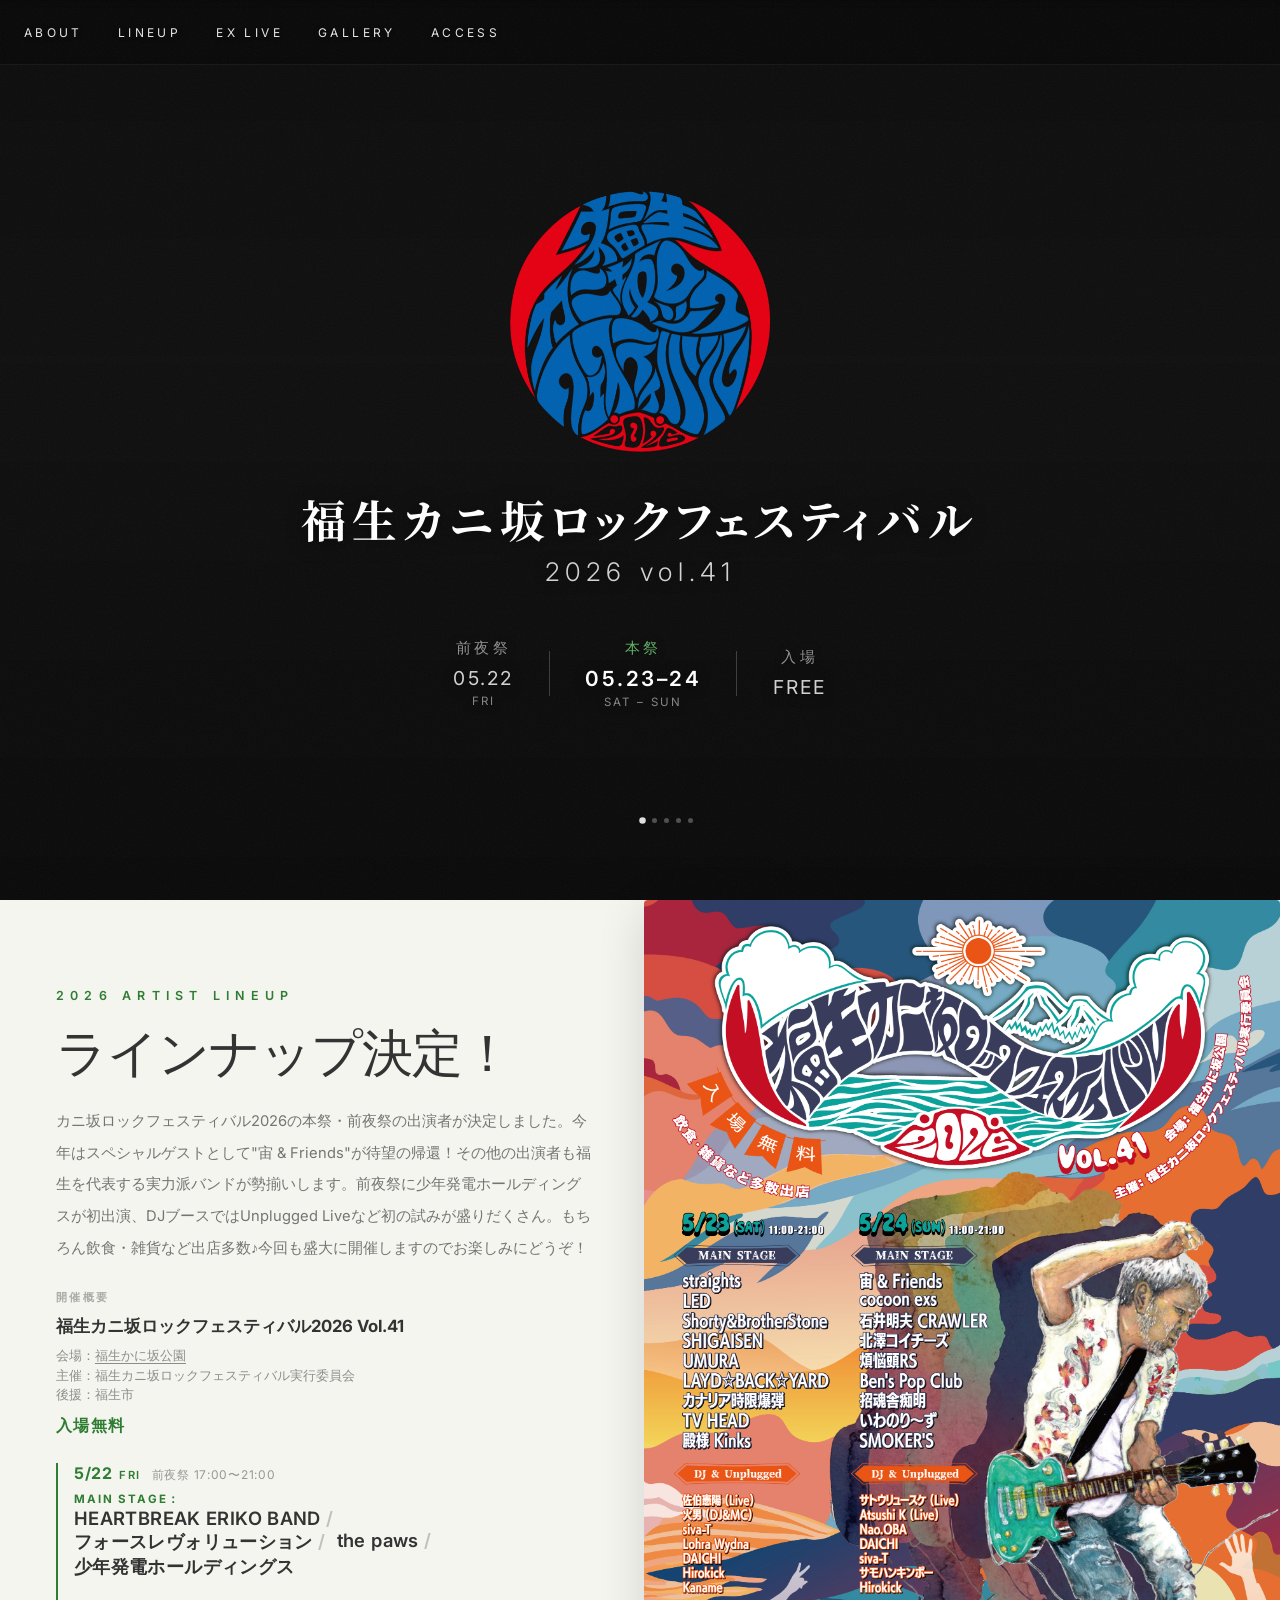
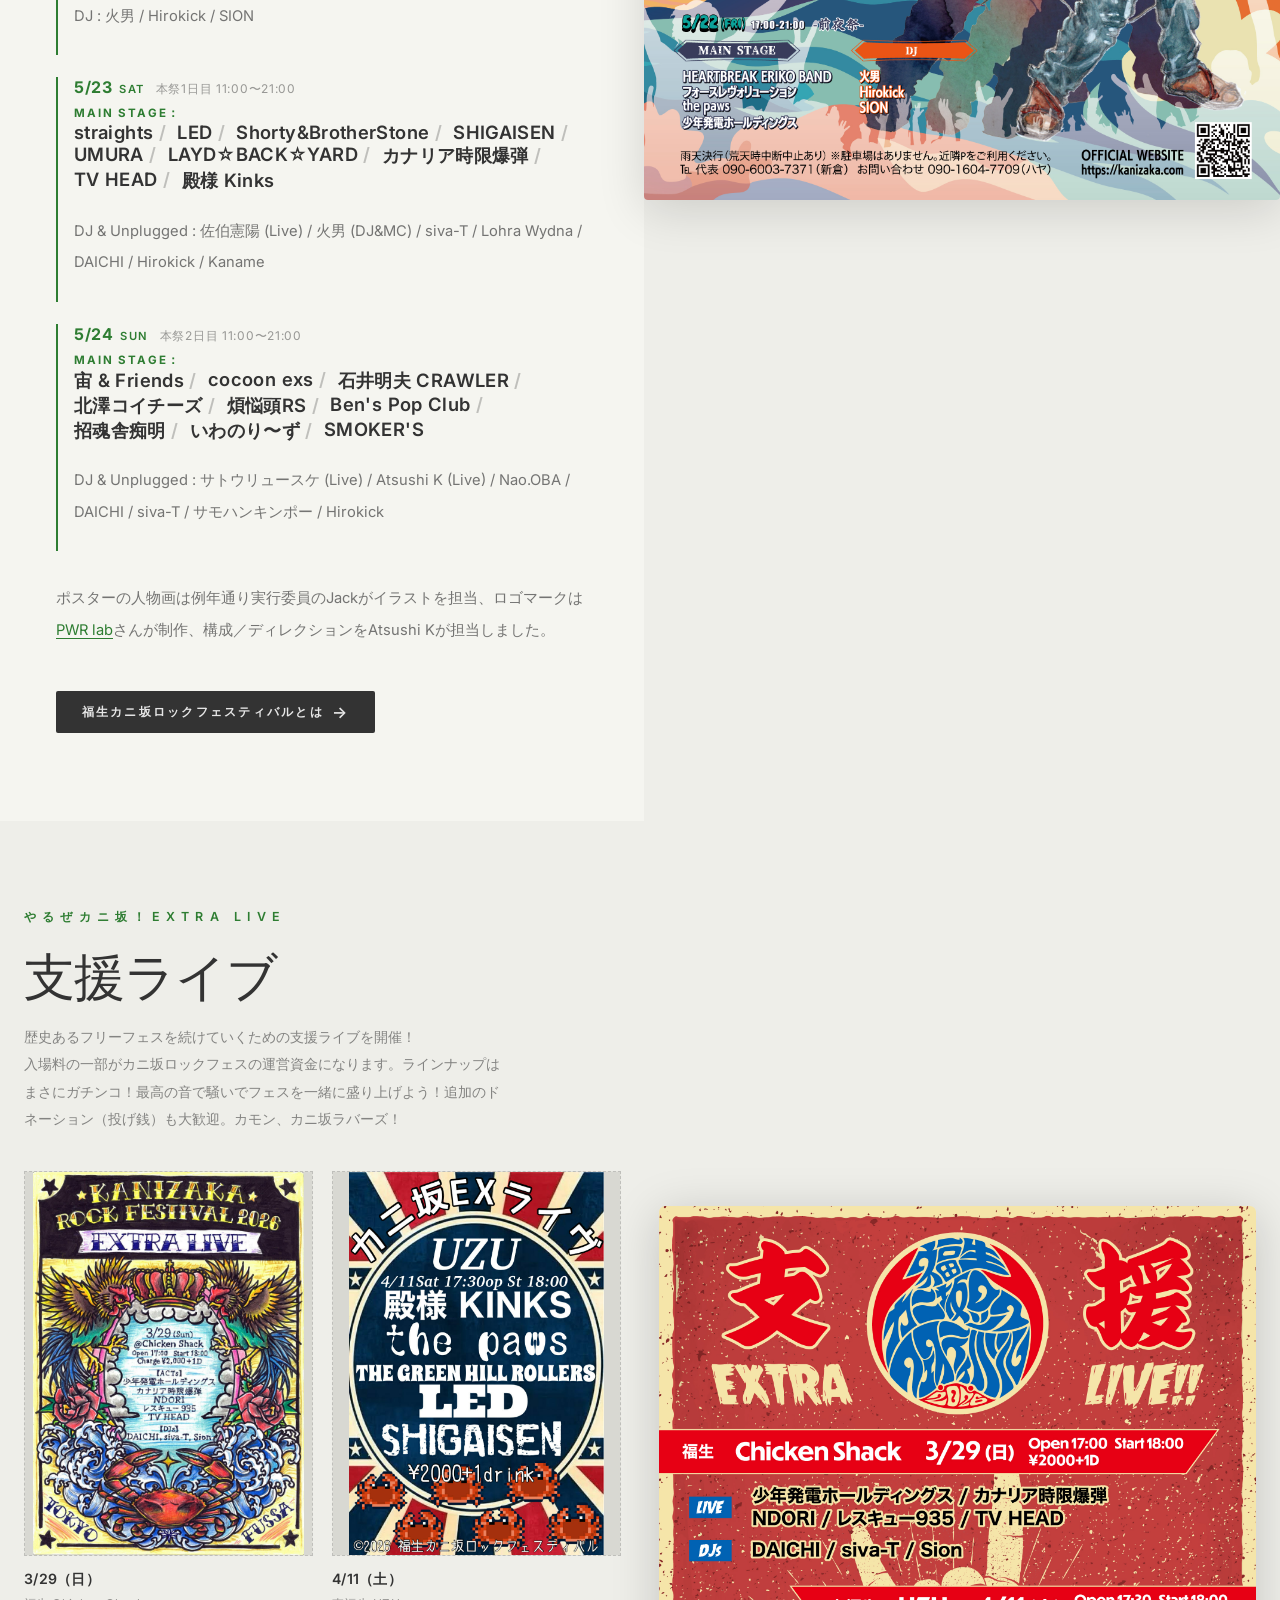
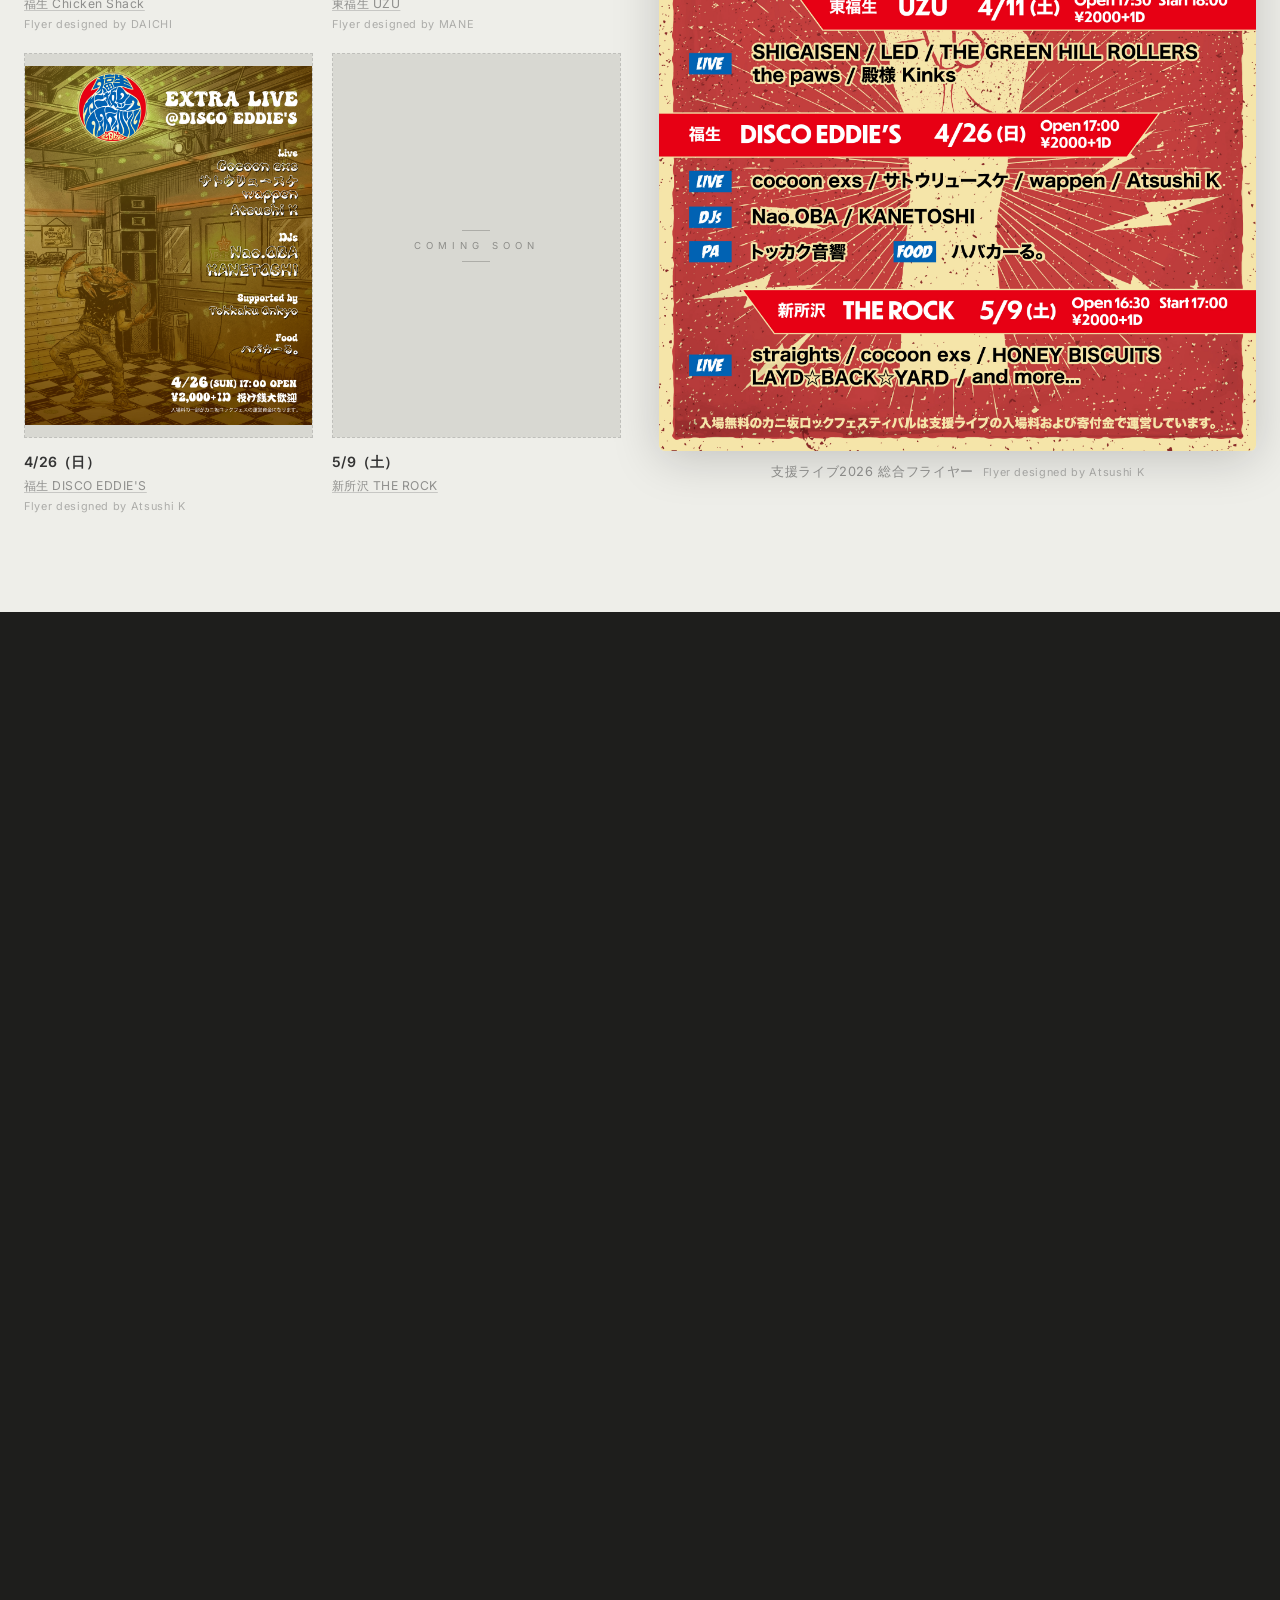
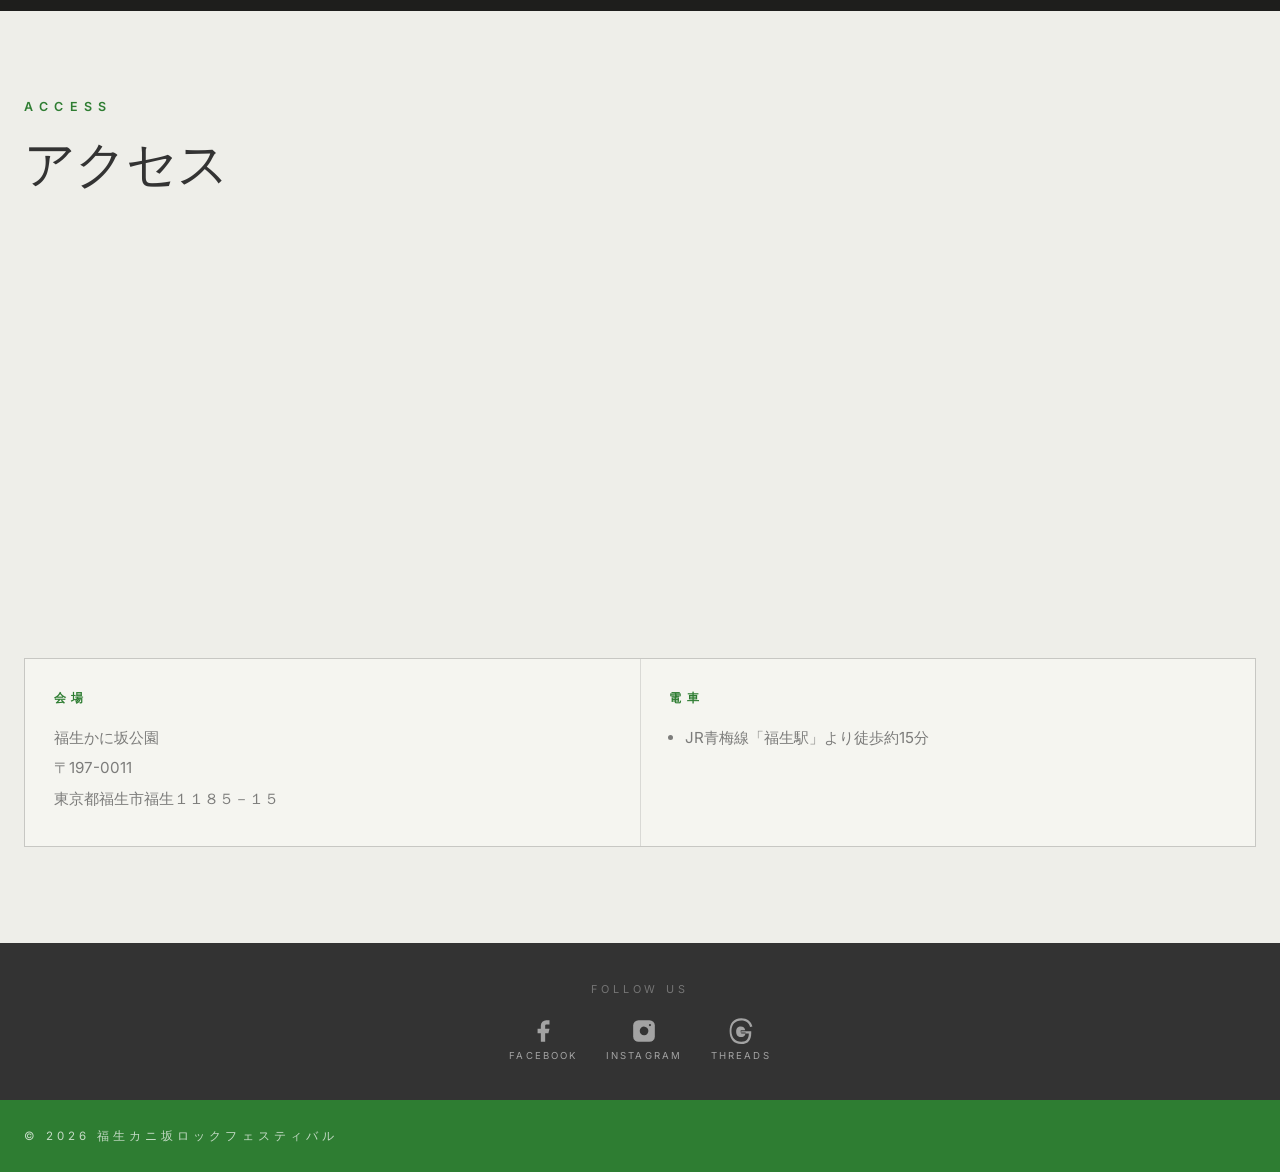
==== index.html @ 2bcc32ea "Add files via upload" ====
<!DOCTYPE html>
<html lang="ja">
<head>
  <meta charset="UTF-8">
  <meta name="viewport" content="width=device-width, initial-scale=1.0">
  <meta name="description" content="1970年代から福生のカニ坂公園で続く、自由とDIY精神を掲げた入場無料の野外フェス。地元のローカルバンドから多彩な演者が集い、多摩川沿いの開放的な空間で共演します。個性豊かな飲食店や雑貨の出店も並び、地域と音楽が一体となる手作り感溢れる伝説的なイベントです。">
  <meta property="og:title"       content="福生カニ坂ロックフェスティバル 2026 vol.41">
  <meta property="og:description" content="前夜祭 5月22日（金）／本祭 5月23日（土）・24日（日） — 入場無料">
  <meta property="og:image"       content="images/kani.jpg">
  <title>福生カニ坂ロックフェスティバル</title>

  <link rel="icon" href="favicon.ico" sizes="any">
  <link rel="icon" href="images/logo.png" type="image/png">

  <!-- Google tag (gtag.js) -->
  <script async src="https://www.googletagmanager.com/gtag/js?id=G-F64PRL9LPF"></script>
  <script>
    window.dataLayer = window.dataLayer || [];
    function gtag(){dataLayer.push(arguments);}
    gtag('js', new Date());
    gtag('config', 'G-F64PRL9LPF');
  </script>

  <!-- Google Fonts — system-font fallbacks if blocked -->
  <link rel="preconnect" href="https://fonts.googleapis.com">
  <link rel="preconnect" href="https://fonts.gstatic.com" crossorigin>
  <link href="https://fonts.googleapis.com/css2?family=Inter:wght@300;400;500;600;700&family=Noto+Serif+JP:wght@400;700&display=swap" rel="stylesheet">

  <style>
    /* ═══════════════════════════════════
       TOKENS
    ═══════════════════════════════════ */
    :root {
      --paper:   #F5F5F0;
      --paper2:  #EEEEE9;
      --ink:     #424242;
      --charcoal:#333333;
      --forest:  #2E7D32;
      --forest2: #388E3C;
      --ease-expo: cubic-bezier(0.22, 1, 0.36, 1);
    }

    /* ═══════════════════════════════════
       RESET / BASE
    ═══════════════════════════════════ */
    *, *::before, *::after { box-sizing: border-box; margin: 0; padding: 0; }
    html { scroll-behavior: smooth; font-size: 16px; }
    body {
      font-family: 'Inter', 'Hiragino Kaku Gothic ProN', 'Hiragino Sans',
                   -apple-system, BlinkMacSystemFont, sans-serif;
      background: var(--paper);
      color: var(--ink);
      overflow-x: hidden;
      -webkit-font-smoothing: antialiased;
    }
    :lang(ja) { font-feature-settings: 'palt' 1; }
    a { text-decoration: none; color: inherit; }
    img { display: block; max-width: 100%; }
    ul { list-style: none; }

    /* Scrollbar */
    ::-webkit-scrollbar { width: 3px; }
    ::-webkit-scrollbar-track { background: var(--paper); }
    ::-webkit-scrollbar-thumb { background: var(--forest); }

    /* ═══════════════════════════════════
       GRAIN OVERLAY  — fixed SVG noise
    ═══════════════════════════════════ */
    #grain {
      position: fixed;
      inset: 0;
      width: 100vw; height: 100vh;
      pointer-events: none;
      z-index: 9999;
    }

    /* ═══════════════════════════════════
       SCROLL REVEAL
    ═══════════════════════════════════ */
    .reveal {
      opacity: 0;
      transform: translateY(36px);
      transition:
        opacity  0.9s var(--ease-expo),
        transform 0.9s var(--ease-expo);
    }
    .reveal.visible       { opacity: 1; transform: none; }
    .reveal.d1.visible    { transition-delay: 0.12s; }
    .reveal.d2.visible    { transition-delay: 0.24s; }
    .reveal.d3.visible    { transition-delay: 0.36s; }

    /* ═══════════════════════════════════
       LAYOUT HELPERS
    ═══════════════════════════════════ */
    .container {
      max-width: 1280px;
      margin: 0 auto;
      padding: 0 1.5rem;
    }
    .eyebrow {
      display: block;
      font-size: 0.78rem;
      letter-spacing: 0.5em;
      text-transform: uppercase;
      font-weight: 600;
      color: var(--forest);
      margin-bottom: 1.2rem;
    }
    .section-heading {
      font-size: clamp(1.9rem, 4.5vw, 3.2rem);
      font-weight: 300;
      color: var(--charcoal);
      letter-spacing: -0.02em;
      line-height: 1.2;
    }

    /* ═══════════════════════════════════
       SMART HEADER
    ═══════════════════════════════════ */
    .hdr {
      position: fixed;
      top: 0; left: 0; right: 0;
      z-index: 100;
      /* display:block でhdr-innerとhdr-mobileを縦積みにする */
      display: block;
      background: rgba(0,0,0,0.28);
      backdrop-filter: blur(4px);
      -webkit-backdrop-filter: blur(4px);
      transition:
        transform        0.42s var(--ease-expo),
        background-color 0.45s ease,
        backdrop-filter  0.45s ease,
        border-color     0.45s ease;
      border-bottom: 1px solid rgba(255,255,255,0.06);
    }
    .hdr.scrolled {
      background: rgba(245,245,240,0.94);
      backdrop-filter: blur(18px);
      -webkit-backdrop-filter: blur(18px);
      border-bottom-color: rgba(66,66,66,0.08);
    }
    .hdr.hidden { transform: translateY(-110px); }

    .hdr-inner {
      max-width: 1280px;
      margin: 0 auto;
      padding: 0 1.5rem;
      width: 100%;
      height: 64px;          /* バーの高さはhdr-innerで管理 */
      display: flex;
      align-items: center;
      justify-content: space-between;
    }
    .hdr-brand {
      font-size: 0.75rem;
      letter-spacing: 0.38em;
      text-transform: uppercase;
      font-weight: 600;
      color: white;
      text-shadow: 0 1px 10px rgba(0,0,0,0.65);
      transition: color 0.45s ease, text-shadow 0.45s ease;
    }
    .hdr.scrolled .hdr-brand {
      color: var(--charcoal);
      text-shadow: none;
    }

    .hdr-nav { display: none; gap: 2.2rem; }
    .hdr-nav a {
      font-size: 0.75rem;
      letter-spacing: 0.28em;
      text-transform: uppercase;
      color: rgba(255,255,255,0.9);
      text-shadow: 0 1px 8px rgba(0,0,0,0.6);
      transition: color 0.3s ease, text-shadow 0.3s ease;
      position: relative;
    }
    .hdr-nav a::after {
      content: '';
      position: absolute;
      bottom: -2px;
      left: 0;
      height: 1px;
      width: 0;
      background: var(--forest);
      transition: width 0.32s var(--ease-expo);
    }
    .hdr-nav a:hover { color: var(--forest); }
    .hdr-nav a:hover::after { width: 100%; }
    .hdr.scrolled .hdr-nav a { color: rgba(66,66,66,0.65); text-shadow: none; }
    .hdr.scrolled .hdr-nav a:hover { color: var(--forest); }

    .hdr-ham {
      background: none; border: none; cursor: pointer;
      display: flex; flex-direction: column; gap: 6px; padding: 4px;
      color: white;
    }
    .hdr.scrolled .hdr-ham { color: var(--charcoal); }
    .hdr-ham span {
      display: block; width: 22px; height: 1.5px;
      background: currentColor;
      transition: transform 0.3s ease, opacity 0.3s ease;
      transform-origin: center;
    }
    .hdr-ham.open span:nth-child(1) { transform: translateY(7.5px) rotate(45deg); }
    .hdr-ham.open span:nth-child(2) { opacity: 0; }
    .hdr-ham.open span:nth-child(3) { transform: translateY(-7.5px) rotate(-45deg); }

    .hdr-mobile {
      max-height: 0; overflow: hidden;
      background: rgba(20,20,20,0.96);
      backdrop-filter: blur(16px);
      -webkit-backdrop-filter: blur(16px);
      border-top: 1px solid rgba(255,255,255,0.08);
      transition: max-height 0.4s var(--ease-expo);
    }
    .hdr.scrolled .hdr-mobile {
      background: rgba(245,245,240,0.98);
      border-top-color: rgba(66,66,66,0.08);
    }
    .hdr-mobile.open { max-height: 320px; }
    .hdr-mobile a {
      display: block; padding: 1rem 1.5rem;
      font-size: 0.82rem; letter-spacing: 0.24em; text-transform: uppercase;
      color: rgba(255,255,255,0.75);
      border-bottom: 1px solid rgba(255,255,255,0.07);
      transition: color 0.2s;
    }
    .hdr.scrolled .hdr-mobile a { color: rgba(66,66,66,0.72); border-bottom-color: rgba(66,66,66,0.07); }
    .hdr-mobile a:hover { color: var(--forest); }

    @media (min-width: 768px) {
      .hdr-nav  { display: flex; }
      .hdr-ham  { display: none !important; }
      .hdr-mobile { display: none !important; }
    }

    /* ═══════════════════════════════════
       HERO
    ═══════════════════════════════════ */
    .hero {
      position: relative;
      height: 100svh;
      min-height: 600px;
      overflow: hidden;
      background: #111;
      cursor: crosshair;
    }

    /* Background — extra height/top for parallax headroom */
    .hero-bg {
      position: absolute;
      left: 0; right: 0;
      top: -30%;
      height: 160%;
      will-change: transform;
    }
    /* Mixed slider — photo & video slides */
    .hero-slide {
      position: absolute;
      inset: 0;
      width: 100%; height: 100%;
      opacity: 0;
      transition: opacity 1.6s ease;
    }
    .hero-slide.active { opacity: 1; }
    .hero-slide img,
    .hero-slide video {
      width: 100%; height: 100%;
      object-fit: cover;
      object-position: center;
      display: block;
    }
    /* iOSネイティブ動画コントロールを非表示 */
    .hero-slide video::-webkit-media-controls,
    .hero-slide video::-webkit-media-controls-enclosure,
    .hero-slide video::-webkit-media-controls-panel {
      display: none !important;
      -webkit-appearance: none;
    }
    .hero-slide img {
      filter: brightness(0.88);
      /* 少し大きくしてパン余白を確保 */
      transform: scale(1.07) translateX(0);
      will-change: transform;
    }

    /* 左→右パン */
    @keyframes heroPanRight {
      from { transform: scale(1.07) translateX(-3.5%); }
      to   { transform: scale(1.07) translateX( 3.5%); }
    }
    /* 右→左パン */
    @keyframes heroPanLeft {
      from { transform: scale(1.07) translateX( 3.5%); }
      to   { transform: scale(1.07) translateX(-3.5%); }
    }
    .hero-slide img.pan-right {
      animation: heroPanRight 6s ease-in-out forwards;
    }
    .hero-slide img.pan-left {
      animation: heroPanLeft 6s ease-in-out forwards;
    }
    .hero-slide img.hero-img-hero00 { object-position: 5% center; }
    /* Slider dots */
    .hero-dots {
      position: absolute;
      bottom: 4.8rem;
      left: 50%;
      transform: translateX(-50%);
      z-index: 5;
      display: flex;
      gap: 7px;
      animation: fadeUp 1.0s 1.6s var(--ease-expo) both;
    }
    .hero-dot {
      width: 5px; height: 5px;
      border-radius: 50%;
      background: rgba(255,255,255,0.28);
      transition: background 0.4s ease, transform 0.4s ease;
      cursor: pointer;
      /* ヒット領域を広げる */
      padding: 7px;
      margin: -7px;
      background-clip: content-box;
      box-sizing: content-box;
    }
    .hero-dot.active {
      background: rgba(255,255,255,0.88);
      background-clip: content-box;
      transform: scale(1.3);
    }
    /* Gradient vignette */
    .hero-overlay {
      position: absolute; inset: 0;
      pointer-events: none;
      background: linear-gradient(
        180deg,
        rgba(0,0,0,0.18) 0%,
        rgba(0,0,0,0.00) 40%,
        rgba(0,0,0,0.32) 100%
      );
    }

    /* Centre content */
    .hero-content {
      position: absolute; inset: 0;
      display: flex; flex-direction: column;
      align-items: center; justify-content: center;
      z-index: 4;
      text-align: center;
      padding: 0 1.5rem;
      will-change: transform, opacity;
    }

    /* Keyframe animations — load-in */
    @keyframes fadeUp {
      from { opacity: 0; transform: translateY(44px); }
      to   { opacity: 1; transform: translateY(0); }
    }
    .hero-logo {
      width: min(260px, 62vw);
      filter: none;
      animation: fadeUp 1.4s var(--ease-expo) both;
      margin-bottom: 2.4rem;
    }
    .hero-name {
      font-family: 'Noto Serif JP', 'Hiragino Mincho ProN', serif;
      font-size: clamp(1.5rem, 4vw, 2.8rem);
      font-weight: 700;
      letter-spacing: 0.12em;
      color: white;
      text-shadow: 0 2px 18px rgba(0,0,0,0.72);
      margin-bottom: 0.5rem;
      line-height: 1.3;
      animation: fadeUp 1.2s 0.32s var(--ease-expo) both;
    }
    .hero-vol {
      font-size: clamp(1rem, 2.4vw, 1.6rem);
      font-weight: 300;
      letter-spacing: 0.22em;
      color: rgba(255,255,255,0.82);
      text-shadow: 0 1px 12px rgba(0,0,0,0.65);
      animation: fadeUp 1.1s 0.5s var(--ease-expo) both;
      margin-bottom: 0;
    }
    .hero-chips {
      display: flex; align-items: center; gap: 2.2rem;
      margin-top: 3.2rem;
      animation: fadeUp 1.0s 0.72s var(--ease-expo) both;
    }
    .hero-chip {
      text-align: center;
    }
    .hero-chip-label {
      display: block;
      font-size: 0.92rem;
      letter-spacing: 0.24em;
      font-weight: 500;
      color: rgba(255,255,255,0.55);
      text-shadow: 0 1px 8px rgba(0,0,0,0.6);
      margin-bottom: 0.5rem;
    }
    .hero-chip-label.green { color: rgba(102,187,106,0.95); }
    .hero-chip-val {
      font-size: 1.2rem;
      letter-spacing: 0.12em;
      color: rgba(255,255,255,0.82);
      text-shadow: 0 2px 12px rgba(0,0,0,0.65);
      font-weight: 400;
      display: block;
    }
    .hero-chip-val.bold {
      color: white;
      font-weight: 600;
      font-size: 1.3rem;
    }
    .hero-chip-day {
      display: block;
      font-size: 0.72rem;
      letter-spacing: 0.2em;
      color: rgba(255,255,255,0.50);
      text-shadow: 0 1px 8px rgba(0,0,0,0.55);
      margin-top: 0.25rem;
      font-weight: 400;
    }
    .hero-divider { width: 1px; height: 2.8rem; background: rgba(255,255,255,0.2); }


    /* ═══════════════════════════════════
       COUNTDOWN BAR
    ═══════════════════════════════════ */
    .countdown-bar {
      background: var(--forest);
      padding: 0.82rem 1.5rem;
      text-align: center;
      position: relative;
      z-index: 1;
    }
    .countdown-text {
      font-size: 0.88rem;
      letter-spacing: 0.18em;
      color: rgba(255,255,255,0.92);
      font-weight: 500;
      display: flex;
      align-items: baseline;
      justify-content: center;
      gap: 0.5rem;
      flex-wrap: wrap;
    }
    .countdown-num {
      font-size: 1.55rem;
      font-weight: 700;
      letter-spacing: 0.04em;
      color: white;
      line-height: 1;
    }

    /* ═══════════════════════════════════
       LINEUP
    ═══════════════════════════════════ */
    .lineup {
      display: grid;
      grid-template-columns: 1fr;
      min-height: 82vh;
    }
    @media (min-width: 768px) {
      .lineup { grid-template-columns: 1fr auto; }
    }

    .lineup-text-col {
      background: var(--paper);
      display: flex;
      align-items: flex-start;
      order: 1;
    }
    .lineup-text-inner {
      padding: 4.5rem 2rem 4.5rem;
      width: 100%;
      max-width: 100%;
    }
    @media (min-width: 768px) {
      .lineup-text-inner {
        padding: 5.5rem 3rem 5.5rem 3.5rem;
      }
    }
    .lineup-text-inner p {
      font-size: 0.92rem;
      line-height: 2.15;
      color: rgba(66,66,66,0.72);
      margin-top: 1.4rem;
      margin-bottom: 1.4rem;
    }
    .lineup-overview {
      margin: 1.6rem 0 1.2rem;
    }
    .lineup-overview dt {
      font-size: 0.68rem;
      font-weight: 700;
      letter-spacing: 0.22em;
      color: rgba(66,66,66,0.42);
      text-transform: uppercase;
      margin-bottom: 0.6rem;
    }
    .lineup-overview dd {
      margin: 0;
      line-height: 1.5;
    }
    .lineup-overview dd:first-of-type {
      font-size: 1.05rem;
      font-weight: 700;
      color: var(--charcoal);
      margin-bottom: 0.4rem;
    }
    .lineup-overview dd:not(:first-of-type) {
      font-size: 0.82rem;
      color: rgba(66,66,66,0.58);
    }
    .lineup-overview dd.free {
      font-size: 1rem;
      font-weight: 700;
      color: var(--forest);
      letter-spacing: 0.08em;
      margin-top: 0.5rem;
    }
    .lineup-credit {
      font-size: 0.82rem;
      color: rgba(66,66,66,0.52);
      line-height: 1.9;
    }
    .lineup-credit a {
      color: var(--forest);
      text-decoration: underline;
      text-underline-offset: 3px;
    }

    .lineup-credit a:hover { color: var(--forest2); }
    .lineup-about-btn {
      display: inline-flex;
      align-items: center;
      gap: 0.5rem;
      margin-top: 1.4rem;
      padding: 0.7rem 1.6rem;
      background: var(--charcoal);
      color: rgba(255,255,255,0.88);
      font-size: 0.78rem;
      font-weight: 600;
      letter-spacing: 0.18em;
      text-transform: uppercase;
      text-decoration: none;
      border-radius: 2px;
      transition: background 0.25s ease, transform 0.25s ease;
    }
    .lineup-about-btn:hover {
      background: var(--forest);
      transform: translateY(-2px);
    }
    .lineup-about-btn .btn-arrow {
      font-size: 1rem;
      transition: transform 0.25s var(--ease-expo);
    }
    .lineup-about-btn:hover .btn-arrow { transform: translateX(4px); }

    /* スケジュール */
    .lineup-schedule {
      margin: 1.6rem 0 2rem;
      display: flex;
      flex-direction: column;
      gap: 1.4rem;
    }
    .lineup-day {
      border-left: 2px solid var(--forest);
      padding-left: 1rem;
    }
    .lineup-day-head {
      display: flex;
      align-items: baseline;
      gap: 0.7rem;
      margin-bottom: 0.5rem;
    }
    .lineup-day-date {
      font-family: 'Inter', sans-serif;
      font-size: 1rem;
      font-weight: 700;
      color: var(--forest);
      letter-spacing: 0.04em;
      white-space: nowrap;
    }
    .lineup-day-date small {
      font-size: 0.7rem;
      font-weight: 600;
      letter-spacing: 0.12em;
      margin-left: 0.2em;
    }
    .lineup-day-label {
      font-size: 0.75rem;
      color: rgba(66,66,66,0.52);
      letter-spacing: 0.06em;
    }
    .lineup-acts-row {
      display: flex;
      flex-wrap: wrap;
      align-items: baseline;
      gap: 0 0.5rem;
      margin: 0.5rem 0 0.4rem;
    }
    .lineup-stage-label {
      font-size: 0.72rem;
      font-weight: 700;
      letter-spacing: 0.16em;
      color: var(--forest);
      white-space: nowrap;
      flex-shrink: 0;
    }
    .lineup-acts {
      list-style: none;
      padding: 0; margin: 0;
      display: flex;
      flex-wrap: wrap;
      gap: 0 0.7rem;
    }
    .lineup-acts li {
      font-size: 1.15rem;
      font-weight: 600;
      color: var(--charcoal);
      letter-spacing: 0.02em;
    }
    .lineup-acts li:not(:last-child)::after {
      content: ' /';
      color: rgba(66,66,66,0.3);
    }
    .lineup-dj {
      font-size: 0.72rem;
      color: rgba(66,66,66,0.48);
      line-height: 1.7;
      margin: 0;
    }

    /* ポスター右カラム — 画像サイズにぴったり合わせる */
    .lineup-photo-col {
      background: var(--paper2);
      display: flex;
      align-items: stretch;
      order: 2;
    }
    .lineup-photo-wrap {
      width: 100%;
      display: flex;
      align-items: center;
      justify-content: center;
      padding: 0;
    }
    @media (min-width: 768px) {
      .lineup-photo-wrap {
        position: sticky;
        top: 0;
        height: 100vh;
        width: auto;
        align-self: flex-start;
      }
    }
    .lineup-photo-wrap img {
      width: 100%;
      height: auto;
      max-width: 100%;
      object-fit: contain;
      display: block;
      border-radius: 4px;
      box-shadow: 0 10px 48px rgba(0,0,0,0.14);
    }
    @media (min-width: 768px) {
      .lineup-photo-wrap img {
        height: 100%;
        width: auto;
        max-width: none;
      }
    }

    /* ═══════════════════════════════════
       EXTRA LIVE / 支援ライブ
    ═══════════════════════════════════ */
    .extra-live {
      background: var(--paper2);
      padding: 5.5rem 0 6rem;
      overflow: hidden;
    }
    .extra-live-header {
      margin-bottom: 1rem;
    }

    /* まとめフライヤー */
    .extra-live-desc {
      font-size: 0.9rem;
      line-height: 1.9;
      color: rgba(66,66,66,0.62);
      max-width: 54ch;
      margin-bottom: 2.4rem;
    }
    /* 左右2カラムレイアウト */
    .flyer-layout {
      display: grid;
      grid-template-columns: 1fr 1fr;
      gap: 2.4rem;
      align-items: center;
    }
    @media (max-width: 767px) {
      .flyer-layout {
        grid-template-columns: 1fr;
      }
    }

    /* まとめフライヤー（右カラム） */
    .extra-live-matome {
      text-align: center;
    }
    .extra-live-matome img {
      width: 100%;
      max-width: 100%;
      border-radius: 6px;
      box-shadow: 0 8px 48px rgba(0,0,0,0.18);
      display: block;
      cursor: zoom-in;
      transition: transform 0.4s var(--ease-expo), box-shadow 0.4s ease;
    }
    .extra-live-matome img:hover {
      transform: scale(1.03);
      box-shadow: 0 16px 64px rgba(0,0,0,0.25);
    }
    .matome-caption {
      margin-top: 0.8rem;
      font-size: 0.8rem;
      color: rgba(66,66,66,0.55);
      letter-spacing: 0.05em;
    }

    /* 2×2 フライヤーグリッド（左カラム） */
    .flyer-grid {
      display: grid;
      grid-template-columns: repeat(2, 1fr);
      gap: 1.2rem;
    }

    /* Flyer card */
    .flyer-card {
      cursor: pointer;
      position: relative;
      overflow: hidden;
    }
    .flyer-card:focus-visible {
      outline: 2px solid var(--forest);
      outline-offset: 2px;
    }

    /* Wireframe placeholder */
    .flyer-img-wrap {
      position: relative;
      aspect-ratio: 3 / 4;
      overflow: hidden;
      background: #e4e4de;
      border: 1px dashed rgba(66,66,66,0.22);
    }
    .flyer-img-wrap img {
      width: 100%; height: 100%;
      display: block;
      object-fit: contain;
      background: #d8d8d2;
      transition: transform 0.7s var(--ease-expo);
    }
    .flyer-img-wrap svg {
      width: 100%; height: 100%;
      display: block;
      object-fit: cover;
      transition: transform 0.7s var(--ease-expo);
    }
    .flyer-card:hover .flyer-img-wrap img,
    .flyer-card:hover .flyer-img-wrap svg {
      transform: scale(1.04);
    }

    /* Zoom icon on hover */
    .flyer-img-wrap::after {
      content: '⊕';
      position: absolute;
      top: 50%; left: 50%;
      transform: translate(-50%, -50%) scale(0.6);
      font-size: 2rem;
      color: white;
      background: rgba(0,0,0,0.45);
      width: 48px; height: 48px;
      border-radius: 50%;
      display: flex; align-items: center; justify-content: center;
      opacity: 0;
      transition: opacity 0.3s ease, transform 0.3s ease;
      pointer-events: none;
      line-height: 48px;
      text-align: center;
    }
    .flyer-card:hover .flyer-img-wrap::after {
      opacity: 1;
      transform: translate(-50%, -50%) scale(1);
    }
    /* Coming Soonカードはズームアイコン・カーソル・ホバー不要 */
    .flyer-card.coming-soon { cursor: default; }
    .flyer-card.coming-soon .flyer-img-wrap::after { display: none; }
    .flyer-card.coming-soon .flyer-img-wrap img { transform: none !important; }

    /* Coming Soon プレースホルダー */
    .flyer-coming-soon {
      width: 100%; height: 100%;
      display: flex;
      flex-direction: column;
      align-items: center;
      justify-content: center;
      background: #d8d8d2;
      gap: 0.6rem;
    }
    .flyer-coming-soon-line {
      width: 28px; height: 1px;
      background: rgba(0,0,0,0.2);
    }
    .flyer-coming-soon-text {
      font-size: 0.6rem;
      letter-spacing: 0.52em;
      text-transform: uppercase;
      color: rgba(0,0,0,0.35);
      font-family: 'Inter', sans-serif;
    }

    /* Caption */
    .flyer-caption {
      padding: 0.9rem 0 0.2rem;
    }
    .flyer-date {
      font-size: 0.88rem;
      font-weight: 600;
      color: var(--charcoal);
      display: block;
      margin-bottom: 0.15rem;
      letter-spacing: 0.02em;
    }
    .flyer-venue {
      font-size: 0.76rem;
      color: rgba(66,66,66,0.55);
      letter-spacing: 0.04em;
    }
    .flyer-venue a {
      color: inherit;
      text-decoration: underline;
      text-decoration-color: rgba(66,66,66,0.22);
      text-underline-offset: 2px;
      transition: color 0.2s ease, text-decoration-color 0.2s ease;
    }
    .flyer-venue a:hover {
      color: var(--forest);
      text-decoration-color: var(--forest);
    }
    .flyer-credit {
      display: block;
      font-size: 0.68rem;
      color: rgba(66,66,66,0.38);
      letter-spacing: 0.06em;
      margin-top: 0.25rem;
    }

    /* ── LIGHTBOX ── */
    .lb-overlay {
      position: fixed;
      inset: 0;
      z-index: 9000;
      background: rgba(10,10,10,0.72);
      display: flex;
      align-items: center;
      justify-content: center;
      opacity: 0;
      pointer-events: none;
      transition: opacity 0.32s ease;
    }
    .lb-overlay.open {
      opacity: 1;
      pointer-events: all;
    }
    .lb-stage {
      position: relative;
      max-width: min(92vw, 520px);
      max-height: 90vh;
      display: flex;
      flex-direction: column;
      align-items: center;
    }
    .lb-img-wrap {
      width: 100%;
      overflow: hidden;
      background: #1a1a1a;
      border: 1px solid rgba(255,255,255,0.08);
    }
    /* cloneされた .flyer-img-wrap のサイズをLightbox用に上書き */
    .lb-img-wrap .flyer-img-wrap {
      aspect-ratio: auto !important;
      height: auto !important;
      max-height: 76vh;
      background: #d8d8d2;
      border: none;
    }
    .lb-img-wrap .flyer-img-wrap img {
      width: 100%;
      height: auto !important;
      max-height: 76vh;
      object-fit: contain !important;
      background: #fff;
    }
    .lb-info {
      width: 100%;
      padding: 0.9rem 0 0;
      display: flex;
      justify-content: space-between;
      align-items: baseline;
    }
    .lb-title {
      font-size: 0.85rem;
      font-weight: 500;
      color: rgba(255,255,255,0.82);
      letter-spacing: 0.04em;
    }
    .lb-counter {
      font-size: 0.62rem;
      letter-spacing: 0.28em;
      color: rgba(255,255,255,0.34);
      text-transform: uppercase;
    }

    /* Close / nav buttons */
    .lb-close {
      position: absolute;
      top: -2.6rem;
      right: 0;
      background: none; border: none; cursor: pointer;
      color: rgba(255,255,255,0.55);
      font-size: 1.4rem;
      line-height: 1;
      padding: 0.3rem 0.5rem;
      transition: color 0.2s;
    }
    .lb-close:hover { color: white; }

    .lb-prev, .lb-next {
      position: absolute;
      top: 50%;
      transform: translateY(-50%);
      background: rgba(255,255,255,0.08);
      border: 1px solid rgba(255,255,255,0.14);
      color: white;
      width: 36px; height: 36px;
      border-radius: 50%;
      cursor: pointer;
      font-size: 1rem;
      display: flex; align-items: center; justify-content: center;
      transition: background 0.2s;
    }
    .lb-prev:hover, .lb-next:hover { background: rgba(255,255,255,0.2); }
    .lb-prev { right: calc(100% + 0.8rem); }
    .lb-next { left:  calc(100% + 0.8rem); }

    @media (max-width: 767px) {
      .extra-live { padding: 3.5rem 0 4rem; }
      .flyer-grid { gap: 1rem; }
      .lb-prev, .lb-next { display: none; }
      .lb-stage { max-width: 88vw; }
    }

    /* ═══════════════════════════════════
       MESSAGE / SLOGAN
    ═══════════════════════════════════ */
    .message {
      display: grid;
      grid-template-columns: 1fr;
      min-height: 82vh;
    }
    @media (min-width: 768px) {
      .message { grid-template-columns: 1fr 1fr; }
    }

    .msg-photo-col {
      position: relative;
      overflow: hidden;
      min-height: 56vw;
      order: 2;
    }
    @media (min-width: 768px) {
      .msg-photo-col { min-height: 0; order: 1; }
    }
    .msg-photo-wrap {
      position: absolute;
      left: 0; right: 0;
      top: -12%;
      height: 124%;
      will-change: transform;
    }
    .msg-photo-wrap img {
      width: 100%; height: 100%;
      object-fit: cover;
      object-position: top center;
    }
    .msg-photo-overlay {
      position: absolute; inset: 0;
      background: rgba(51,51,51,0.14);
    }

    .msg-text-col {
      background: var(--paper);
      display: flex;
      align-items: center;
      order: 1;
    }
    @media (min-width: 768px) { .msg-text-col { order: 2; } }
    .msg-text-inner {
      padding: 4.5rem 2rem 4.5rem;
      width: 100%;
      max-width: 520px;
    }
    @media (min-width: 768px) {
      .msg-text-inner {
        padding: 5.5rem 3.5rem 5.5rem clamp(2rem, 5vw, 5rem);
      }
    }

    .msg-poem {
      font-family: 'Noto Serif JP', 'Hiragino Mincho ProN', serif;
      font-size: clamp(1.1rem, 2.4vw, 1.45rem);
      line-height: 2.8;
      color: var(--charcoal);
      border-left: 1px solid var(--forest);
      padding-left: 1.4rem;
      margin: 0 0 1.2rem;
    }
    .msg-attr {
      font-size: 1rem;
      letter-spacing: 0.12em;
      color: rgba(66,66,66,0.72);
      font-family: 'Noto Serif JP', serif;
      margin-bottom: 1.8rem;
    }
    .msg-body {
      font-size: 0.96rem;
      line-height: 2.28;
      color: rgba(66,66,66,0.68);
    }

    /* ═══════════════════════════════════
       CONCEPT / ABOUT
    ═══════════════════════════════════ */
    .concept {
      background: var(--paper);
      padding: 5.5rem 0 6rem;
    }
    .concept-header {
      margin-bottom: 3.8rem;
      max-width: 640px;
    }
    .concept-intro {
      font-size: 0.96rem;
      line-height: 2.3;
      color: rgba(66,66,66,0.65);
      margin-top: 1.4rem;
    }

    /* 3-col grid */
    .concept-grid {
      display: grid;
      grid-template-columns: 1fr;
      gap: 2rem;
    }
    @media (min-width: 640px) {
      .concept-grid { grid-template-columns: repeat(3, 1fr); gap: 2.5rem; }
    }

    /* Card */
    .concept-card {
      cursor: pointer;
      overflow: hidden;
    }
    .concept-card-img-wrap {
      position: relative;
      overflow: hidden;
      height: 260px;
    }
    .concept-card-img {
      width: 100%; height: 100%;
      object-fit: cover;
      display: block;
      transition: transform 0.75s var(--ease-expo), opacity 0.5s ease;
    }
    .concept-card:hover .concept-card-img {
      transform: scale(1.07);
      opacity: 0.9;
    }
    .concept-card-tint {
      position: absolute; inset: 0;
      background: var(--forest);
      opacity: 0;
      transition: opacity 0.42s ease;
    }
    .concept-card:hover .concept-card-tint { opacity: 0.11; }

    .concept-card-body { padding: 1.4rem 0.2rem 1.6rem; }
    .concept-kw {
      font-size: clamp(1.8rem, 5vw, 2.5rem);
      font-weight: 700;
      letter-spacing: -0.01em;
      color: var(--charcoal);
      display: block;
      margin-bottom: 0.55rem;
      line-height: 1;
      transition:
        color     0.32s var(--ease-expo),
        transform 0.32s var(--ease-expo);
    }
    .concept-card:hover .concept-kw {
      color: var(--forest);
      transform: translateX(5px);
    }
    .concept-card-text {
      font-size: 0.93rem;
      line-height: 1.95;
      color: rgba(66,66,66,0.65);
    }

    /* Expanding green rule */
    .concept-card-rule {
      height: 1px;
      background: var(--forest);
      transform: scaleX(0);
      transform-origin: left;
      transition: transform 0.38s var(--ease-expo);
    }
    .concept-card:hover .concept-card-rule { transform: scaleX(1); }

    /* ═══════════════════════════════════
       GALLERY
    ═══════════════════════════════════ */
    .gallery {
      background: #1e1e1c;
      padding: 5.5rem 0 0;
      overflow: hidden;
    }
    .gallery .container { padding-bottom: 0; }
    .gallery .eyebrow { color: var(--forest2); }
    .gallery .section-heading { color: rgba(255,255,255,0.88); }
    .gallery-desc {
      font-size: 0.88rem;
      color: rgba(255,255,255,0.32);
      letter-spacing: 0.18em;
      margin-top: 0.6rem;
      margin-bottom: 2.8rem;
    }

    /* グリッド本体 — コンテナ幅ではなく画面幅いっぱい */
    .gallery-grid {
      display: grid;
      grid-template-columns: repeat(4, 1fr);
      grid-auto-rows: 220px;
      grid-auto-flow: dense;
      gap: 3px;
      margin-top: 2rem;
    }
    @media (min-width: 1200px) { .gallery-grid { grid-auto-rows: 260px; } }
    @media (max-width: 767px)  { .gallery-grid { grid-template-columns: repeat(2, 1fr); grid-auto-rows: 160px; } }

    /* 各アイテム */
    .gallery-item {
      position: relative;
      overflow: hidden;
      background: #2e2e2b;
      cursor: zoom-in;
    }
    .gallery-item.tall { grid-row: span 2; }
    .gallery-item.wide { grid-column: span 2; }

    /* ワイヤーフレームプレースホルダー */
    .gallery-ph {
      width: 100%; height: 100%;
      display: flex;
      flex-direction: column;
      align-items: center;
      justify-content: center;
      gap: 0.7rem;
      background: linear-gradient(135deg, #2a2a27 0%, #252521 100%);
      transition: background 0.3s ease;
    }
    .gallery-item:hover .gallery-ph {
      background: linear-gradient(135deg, #303030 0%, #2a2a27 100%);
    }
    .gallery-ph-icon {
      opacity: 0.14;
      transition: opacity 0.3s ease;
    }
    .gallery-item:hover .gallery-ph-icon { opacity: 0.22; }
    .gallery-ph-label {
      font-size: 0.58rem;
      letter-spacing: 0.42em;
      text-transform: uppercase;
      color: rgba(255,255,255,0.14);
      font-family: 'Inter', sans-serif;
      transition: color 0.3s ease;
    }
    .gallery-item:hover .gallery-ph-label { color: rgba(255,255,255,0.22); }

    .gallery-item img {
      width: 100%; height: 100%;
      object-fit: cover;
      object-position: center;
      display: block;
      transition: transform 0.7s var(--ease-expo);
    }
    .gallery-item:hover img { transform: scale(1.04); }

    /* ─── ギャラリー Lightbox ─── */
    .glb-overlay {
      position: fixed; inset: 0; z-index: 9100;
      background: rgba(0,0,0,0.95);
      display: flex; align-items: center; justify-content: center;
      opacity: 0; pointer-events: none;
      transition: opacity 0.28s ease;
    }
    .glb-overlay.open { opacity: 1; pointer-events: all; }
    .glb-img-wrap {
      flex: 1;
      display: flex; align-items: center; justify-content: center;
      height: 100vh; padding: 3.5rem 5rem;
    }
    .glb-img-wrap img {
      max-width: 100%; max-height: 100%;
      object-fit: contain;
      display: block;
      border-radius: 2px;
      box-shadow: 0 8px 60px rgba(0,0,0,0.7);
      user-select: none;
      -webkit-user-drag: none;
    }
    .glb-btn {
      position: absolute; top: 50%; transform: translateY(-50%);
      background: rgba(255,255,255,0.10);
      border: 1px solid rgba(255,255,255,0.12);
      color: white; cursor: pointer;
      width: 52px; height: 52px; border-radius: 50%;
      font-size: 1.8rem; line-height: 1;
      display: flex; align-items: center; justify-content: center;
      transition: background 0.2s;
      z-index: 2;
    }
    .glb-btn:hover { background: rgba(255,255,255,0.22); }
    .glb-prev { left: clamp(0.5rem, 1.5vw, 1.2rem); }
    .glb-next { right: clamp(0.5rem, 1.5vw, 1.2rem); }
    .glb-close {
      position: absolute; top: 1rem; right: 1.2rem;
      background: rgba(255,255,255,0.10);
      border: 1px solid rgba(255,255,255,0.12);
      color: white; cursor: pointer;
      width: 44px; height: 44px; border-radius: 50%;
      font-size: 1.1rem;
      display: flex; align-items: center; justify-content: center;
      transition: background 0.2s;
      z-index: 2;
    }
    .glb-close:hover { background: rgba(255,255,255,0.22); }
    .glb-counter {
      position: absolute; bottom: 1.2rem; left: 50%; transform: translateX(-50%);
      font-size: 0.76rem; letter-spacing: 0.22em;
      color: rgba(255,255,255,0.38);
      font-family: 'Inter', sans-serif;
      pointer-events: none;
    }
    @media (max-width: 767px) {
      .glb-img-wrap { padding: 3rem 0.5rem; }
      .glb-btn { width: 40px; height: 40px; font-size: 1.4rem; }
      .glb-prev { left: 0.2rem; }
      .glb-next { right: 0.2rem; }
    }

    @media (max-width: 767px) {
      .gallery { padding: 4rem 0 0; }
      .gallery-desc { margin-bottom: 2rem; }
    }

    /* ═══════════════════════════════════
       NOTES / 注意事項
    ═══════════════════════════════════ */
    .notes {
      background: var(--paper2);
      padding: 5.5rem 0 6rem;
    }
    .notes-grid {
      display: grid;
      grid-template-columns: 1fr;
      gap: 2.8rem;
    }
    @media (min-width: 768px) {
      .notes-grid { grid-template-columns: repeat(2, 1fr); gap: 3.5rem; }
    }
    .notes-block-title {
      display: block;
      font-size: 0.74rem;
      letter-spacing: 0.44em;
      text-transform: uppercase;
      color: var(--forest);
      font-weight: 600;
      margin-bottom: 1.2rem;
      padding-bottom: 0.8rem;
      border-bottom: 1px solid rgba(46,125,50,0.2);
    }
    .notes-block ul {
      list-style: none;
      padding: 0;
    }
    .notes-block li {
      font-size: 0.93rem;
      line-height: 1.75;
      color: rgba(66,66,66,0.72);
      padding: 0.65rem 0 0.65rem 1.4rem;
      border-bottom: 1px solid rgba(66,66,66,0.07);
      position: relative;
    }
    .notes-block li:last-child { border-bottom: none; }
    .notes-block li::before {
      content: '—';
      position: absolute;
      left: 0;
      color: var(--forest);
      font-size: 0.75rem;
      top: 0.82rem;
    }
    @media (max-width: 767px) {
      .notes { padding: 4rem 0 4.5rem; }
      .notes-grid { gap: 2.2rem; }
      .notes-block li { font-size: 0.88rem; }
    }

    /* ═══════════════════════════════════
       ACCESS
    ═══════════════════════════════════ */
    .access {
      background: var(--paper2);
      padding: 5.5rem 0 6rem;
    }
    .access iframe {
      width: 100%; height: 320px;
      border: 0; display: block;
      margin-bottom: 2.8rem;
    }
    @media (min-width: 768px) { .access iframe { height: 380px; } }

    .access-blocks {
      display: grid;
      grid-template-columns: 1fr;
      gap: 1px;
      background: rgba(66,66,66,0.12);
      border: 1px solid rgba(66,66,66,0.12);
      overflow: hidden;
    }
    @media (min-width: 640px) {
      .access-blocks { grid-template-columns: repeat(2, 1fr); }
    }
    .access-block {
      background: var(--paper);
      padding: 2rem 1.8rem;
    }
    .access-block-title {
      display: block;
      font-size: 0.74rem;
      letter-spacing: 0.44em;
      text-transform: uppercase;
      color: var(--forest);
      font-weight: 600;
      margin-bottom: 1rem;
    }
    .access-block p, .access-block li {
      font-size: 0.95rem;
      line-height: 2;
      color: rgba(66,66,66,0.68);
    }
    .access-block ul { padding-left: 1rem; list-style: disc; }
    .access-block li { margin-bottom: 0.1rem; }

    /* ═══════════════════════════════════
       SNS BAR
    ═══════════════════════════════════ */
    .sns-bar {
      background: var(--charcoal);
      padding: 2.4rem 1.5rem;
      display: flex;
      flex-direction: column;
      align-items: center;
      gap: 1.4rem;
    }
    .sns-bar-label {
      font-size: 0.68rem;
      letter-spacing: 0.36em;
      text-transform: uppercase;
      color: rgba(255,255,255,0.32);
    }
    .sns-links {
      display: flex;
      align-items: center;
      gap: 1.8rem;
    }
    .sns-link {
      display: flex;
      flex-direction: column;
      align-items: center;
      gap: 0.4rem;
      color: rgba(255,255,255,0.55);
      text-decoration: none;
      transition: color 0.25s ease, transform 0.25s ease;
    }
    .sns-link:hover { color: rgba(255,255,255,0.95); transform: translateY(-3px); }
    .sns-link svg { width: 26px; height: 26px; fill: currentColor; }
    .sns-link span {
      font-size: 0.6rem;
      letter-spacing: 0.22em;
      text-transform: uppercase;
    }

    /* ═══════════════════════════════════
       FOOTER
    ═══════════════════════════════════ */
    .site-footer {
      background: var(--forest);
      padding: 1.8rem 1.5rem;
      display: flex;
      flex-direction: column;
      align-items: center;
      gap: 1rem;
    }
    @media (min-width: 640px) {
      .site-footer { flex-direction: row; justify-content: space-between; }
    }
    .footer-copy {
      font-size: 0.72rem;
      letter-spacing: 0.35em;
      text-transform: uppercase;
      color: rgba(255,255,255,0.72);
    }
    .footer-fb {
      font-size: 0.72rem;
      letter-spacing: 0.35em;
      text-transform: uppercase;
      color: rgba(255,255,255,0.26);
      transition: color 0.25s;
    }
    .footer-fb:hover { color: var(--forest2); }


    /* ═══════════════════════════════════
       MOBILE RESPONSIVE
    ═══════════════════════════════════ */

    /* ── スマホ全般 (〜767px) ── */
    @media (max-width: 767px) {

      /* コンテナ余白を狭く */
      .container { padding: 0 1rem; }

      /* ヘッダー — hdr-innerで高さを管理 */
      .hdr-inner { height: 52px; }

      /* HERO — 縦を短く */
      .hero {
        height: 60svh;
        min-height: 360px;
      }

      /* ロゴ */
      .hero-logo { width: min(160px, 46vw); margin-bottom: 1rem; }

      /* イベントタイトル */
      .hero-name {
        font-size: clamp(1.0rem, 4.8vw, 1.4rem);
        letter-spacing: 0.06em;
      }
      .hero-vol {
        font-size: clamp(0.88rem, 4vw, 1.1rem);
        letter-spacing: 0.14em;
      }

      /* チップ */
      .hero-chips {
        gap: 1rem;
        margin-top: 1.4rem;
        flex-wrap: wrap;
        justify-content: center;
      }
      .hero-chip-label { font-size: 0.78rem; }
      .hero-chip-val   { font-size: 1rem; }
      .hero-chip-val.bold { font-size: 1.05rem; }
      .hero-divider    { height: 2rem; }

      /* スライダードット位置 */
      .hero-dots { bottom: 1.4rem; }

      /* メッセージセクション */
      .msg-photo-col { min-height: 72vw; }
      .msg-text-inner { padding: 3rem 1.2rem 3rem; }
      .msg-poem { font-size: clamp(1rem, 4.5vw, 1.2rem); line-height: 2.5; }
      .msg-attr { font-size: 0.9rem; }
      .msg-body { font-size: 0.9rem; line-height: 2; }

      /* コンセプトセクション */
      .concept { padding: 4rem 0 4.5rem; }
      .concept-header { margin-bottom: 2.4rem; }
      .concept-card-img-wrap { height: 200px; }
      .concept-card-body { padding: 1rem 0.2rem 1.2rem; }

      /* アクセス */
      .access { padding: 4rem 0 4.5rem; }
      .access-blocks { grid-template-columns: 1fr 1fr; gap: 0; }
      .access-block { padding: 1.4rem 1.2rem; }

      /* フッター */
      .site-footer { padding: 1.4rem 1rem; gap: 0.6rem; }
      .footer-copy, .footer-fb { font-size: 0.65rem; letter-spacing: 0.2em; }

    }

    /* ── 極小スマホ (〜400px) ── */
    @media (max-width: 400px) {
      .hero-name { font-size: 5.2vw; }
      .hero-vol  { font-size: 3.8vw; }
      .hero-chip-label { font-size: 0.7rem; }
      .hero-chip-val   { font-size: 0.88rem; }
      .hero-chip-val.bold { font-size: 0.92rem; }
      .hero-divider    { display: none; }  /* 極小は区切り線を非表示 */
      .hero-chips { gap: 1.4rem; }
      .access-blocks { grid-template-columns: 1fr; }
    }

    /* ── タブレット (768px〜1023px) ── */
    @media (min-width: 768px) and (max-width: 1023px) {
      .msg-text-inner { padding: 3.5rem 2rem; }
      .concept-grid { gap: 1.8rem; }
      .concept-card-img-wrap { height: 220px; }
    }
  </style>
</head>

<body>

  <!-- ═══ GRAIN OVERLAY ═══ -->
  <svg id="grain" xmlns="http://www.w3.org/2000/svg" aria-hidden="true">
    <filter id="gf">
      <feTurbulence type="fractalNoise" baseFrequency="0.64" numOctaves="3" stitchTiles="stitch"/>
      <feColorMatrix type="saturate" values="0"/>
    </filter>
    <rect width="100%" height="100%" filter="url(#gf)" opacity="0.034"/>
  </svg>

  <!-- ═══ HEADER ═══ -->
  <header class="hdr" id="hdr">
    <div class="hdr-inner">
      <nav class="hdr-nav">
        <a href="about.html">About</a>
        <a href="#lineup">Lineup</a>
        <a href="#extra-live">Ex Live</a>
        <a href="#gallery">Gallery</a>
        <a href="#access">Access</a>
      </nav>
      <button class="hdr-ham" id="hdrHam" aria-label="メニューを開く">
        <span></span><span></span><span></span>
      </button>
    </div>
    <nav class="hdr-mobile" id="hdrMobile">
      <a href="about.html">About</a>
      <a href="#lineup">Lineup</a>
      <a href="#extra-live">Ex Live</a>
      <a href="#gallery">Gallery</a>
      <a href="#access">Access</a>
    </nav>
  </header>

  <main>

    <!-- ═══ HERO ═══ -->
    <section id="top" class="hero">

      <!-- Parallax background (mixed photo + video slider) -->
      <div class="hero-bg" id="heroBg">

        <!-- 0: stage.mp4 -->
        <div class="hero-slide active" data-type="video">
          <video src="images/stage.mp4" muted playsinline autoplay preload="auto" id="hslide-v0"></video>
        </div>

        <!-- 1: hero00.jpg -->
        <div class="hero-slide" data-type="image">
          <img src="images/hero00.jpg" alt="" loading="lazy" class="hero-img-hero00">
        </div>

        <!-- 2: hero1.jpg -->
        <div class="hero-slide" data-type="image">
          <img src="images/hero1.jpg" alt="" loading="lazy">
        </div>

        <!-- 3: cocoon.mp4 -->
        <div class="hero-slide" data-type="video">
          <video src="images/cocoon.mp4" muted playsinline autoplay preload="auto" id="hslide-v2"></video>
        </div>

        <!-- 4: hero3.jpg -->
        <div class="hero-slide" data-type="image">
          <img src="images/hero3.jpg" alt="" loading="lazy">
        </div>

      </div>
      <div class="hero-overlay"></div>

      <!-- Slider dots -->
      <div class="hero-dots" id="heroDots">
        <div class="hero-dot active" data-idx="0"></div>
        <div class="hero-dot"        data-idx="1"></div>
        <div class="hero-dot"        data-idx="2"></div>
        <div class="hero-dot"        data-idx="3"></div>
        <div class="hero-dot"        data-idx="4"></div>
      </div>

      <!-- Centre content -->
      <div class="hero-content" id="heroContent">
        <img src="images/logo.png" alt="カニ坂ロックフェスティバル 2026" class="hero-logo">
        <p class="hero-name">福生カニ坂ロックフェスティバル</p>
        <p class="hero-vol">2026 vol.41</p>
        <div class="hero-chips">
          <div class="hero-chip">
            <span class="hero-chip-label">前夜祭</span>
            <span class="hero-chip-val">05.22</span>
            <span class="hero-chip-day">FRI</span>
          </div>
          <div class="hero-divider"></div>
          <div class="hero-chip">
            <span class="hero-chip-label green">本祭</span>
            <span class="hero-chip-val bold">05.23–24</span>
            <span class="hero-chip-day">SAT – SUN</span>
          </div>
          <div class="hero-divider"></div>
          <div class="hero-chip">
            <span class="hero-chip-label">入場</span>
            <span class="hero-chip-val">FREE</span>
          </div>
        </div>
      </div>

    </section><!-- /hero -->


    <!-- ═══ COUNTDOWN BAR ═══ -->
    <div class="countdown-bar" id="countdownBar">
      <p class="countdown-text">
        <span>カニ坂ロックフェスまであと</span>
        <span class="countdown-num" id="countdownNum">…</span>
        <span>日</span>
      </p>
    </div>

    <!-- ═══ LINEUP ═══ -->
    <section id="lineup" class="lineup">

      <!-- Text (left) -->
      <div class="lineup-text-col">
        <div class="lineup-text-inner">
          <span class="eyebrow reveal">2026 ARTIST LINEUP</span>
          <h2 class="section-heading reveal d1">ラインナップ決定！</h2>

          <p class="reveal d2">カニ坂ロックフェスティバル2026の本祭・前夜祭の出演者が決定しました。今年はスペシャルゲストとして"宙 &amp; Friends"が待望の帰還！その他の出演者も福生を代表する実力派バンドが勢揃いします。前夜祭に少年発電ホールディングスが初出演、DJブースではUnplugged Liveなど初の試みが盛りだくさん。もちろん飲食・雑貨など出店多数♪今回も盛大に開催しますのでお楽しみにどうぞ！</p>

          <dl class="lineup-overview reveal d2">
            <dt>開催概要</dt>
            <dd>福生カニ坂ロックフェスティバル2026 Vol.41</dd>
            <dd>会場：<a href="https://www.google.com/maps/search/?api=1&query=東京都福生市福生１１８５－１５+福生かに坂公園" target="_blank" rel="noopener noreferrer" style="color:inherit;text-decoration:underline;text-underline-offset:3px;">福生かに坂公園</a></dd>
            <dd>主催：福生カニ坂ロックフェスティバル実行委員会</dd>
            <dd>後援：福生市</dd>
            <dd class="free">入場無料</dd>
          </dl>

          <div class="lineup-schedule reveal d3">

            <div class="lineup-day">
              <div class="lineup-day-head">
                <span class="lineup-day-date">5/22 <small>FRI</small></span>
                <span class="lineup-day-label">前夜祭 17:00〜21:00</span>
              </div>
              <div class="lineup-acts-row">
                <span class="lineup-stage-label">MAIN STAGE：</span>
                <ul class="lineup-acts">
                  <li>HEARTBREAK ERIKO BAND</li>
                  <li>フォースレヴォリューション</li>
                  <li>the paws</li>
                  <li>少年発電ホールディングス</li>
                </ul>
              </div>
              <p class="lineup-dj">DJ : 火男 / Hirokick / SION</p>
            </div>

            <div class="lineup-day">
              <div class="lineup-day-head">
                <span class="lineup-day-date">5/23 <small>SAT</small></span>
                <span class="lineup-day-label">本祭1日目 11:00〜21:00</span>
              </div>
              <div class="lineup-acts-row">
                <span class="lineup-stage-label">MAIN STAGE：</span>
                <ul class="lineup-acts">
                  <li>straights</li>
                  <li>LED</li>
                  <li>Shorty&amp;BrotherStone</li>
                  <li>SHIGAISEN</li>
                  <li>UMURA</li>
                  <li>LAYD☆BACK☆YARD</li>
                  <li>カナリア時限爆弾</li>
                  <li>TV HEAD</li>
                  <li>殿様 Kinks</li>
                </ul>
              </div>
              <p class="lineup-dj">DJ &amp; Unplugged : 佐伯憲陽 (Live) / 火男 (DJ&amp;MC) / siva-T / Lohra Wydna / DAICHI / Hirokick / Kaname</p>
            </div>

            <div class="lineup-day">
              <div class="lineup-day-head">
                <span class="lineup-day-date">5/24 <small>SUN</small></span>
                <span class="lineup-day-label">本祭2日目 11:00〜21:00</span>
              </div>
              <div class="lineup-acts-row">
                <span class="lineup-stage-label">MAIN STAGE：</span>
                <ul class="lineup-acts">
                  <li>宙 &amp; Friends</li>
                  <li>cocoon exs</li>
                  <li>石井明夫 CRAWLER</li>
                  <li>北澤コイチーズ</li>
                  <li>煩悩頭RS</li>
                  <li>Ben's Pop Club</li>
                  <li>招魂舎痴明</li>
                  <li>いわのり〜ず</li>
                  <li>SMOKER'S</li>
                </ul>
              </div>
              <p class="lineup-dj">DJ &amp; Unplugged : サトウリュースケ (Live) / Atsushi K (Live) / Nao.OBA / DAICHI / siva-T / サモハンキンポー / Hirokick</p>
            </div>

          </div><!-- /lineup-schedule -->

          <p class="lineup-credit reveal d4">ポスターの人物画は例年通り実行委員のJackがイラストを担当、ロゴマークは<a href="https://www.instagram.com/pwr_lab_tokyo/" target="_blank" rel="noopener noreferrer">PWR lab</a>さんが制作、構成／ディレクションをAtsushi Kが担当しました。</p>
          <a href="about.html" class="lineup-about-btn reveal d5">
            福生カニ坂ロックフェスティバルとは
            <span class="btn-arrow">→</span>
          </a>
        </div>
      </div>

      <!-- Poster photo (right) -->
      <div class="lineup-photo-col">
        <div class="lineup-photo-wrap" id="lineupPhotoWrap">
          <img src="images/kanizaka2026-main.jpg" alt="カニ坂ロックフェスティバル2026 メインビジュアル" loading="lazy">
        </div>
      </div>

    </section><!-- /lineup -->

    <!-- ═══ EXTRA LIVE / 支援ライブ ═══ -->
    <section id="extra-live" class="extra-live">

      <div class="container">

        <div class="extra-live-header">
          <span class="eyebrow reveal">やるぜカニ坂！EXTRA LIVE</span>
          <h2 class="section-heading reveal d1">支援ライブ</h2>
        </div>
        <p class="extra-live-desc reveal d2">
          歴史あるフリーフェスを続けていくための支援ライブを開催！<br>
          入場料の一部がカニ坂ロックフェスの運営資金になります。ラインナップはまさにガチンコ！最高の音で騒いでフェスを一緒に盛り上げよう！追加のドネーション（投げ銭）も大歓迎。カモン、カニ坂ラバーズ！
        </p>

        <div class="flyer-layout">

        <div class="flyer-grid">

          <!-- 1: Chicken Shack フライヤー -->
          <div class="flyer-card reveal" tabindex="0" data-lb="0"
               aria-label="フライヤーを拡大表示: 3/29 福生Chicken Shack">
            <div class="flyer-img-wrap">
              <img src="images/chickenshack2026.jpg" alt="3/29（日）福生Chicken Shack 支援ライブフライヤー" loading="lazy">
            </div>
            <div class="flyer-caption">
              <span class="flyer-date">3/29（日）</span>
              <span class="flyer-venue"><a href="https://www.phussa.net/" target="_blank" rel="noopener noreferrer">福生 Chicken Shack</a></span>
              <span class="flyer-credit">Flyer designed by DAICHI</span>
            </div>
          </div>

          <!-- 2: UZU フライヤー実画像 -->
          <div class="flyer-card reveal d1" tabindex="0" data-lb="1"
               aria-label="フライヤーを拡大表示: 4/11 福生UZU">
            <div class="flyer-img-wrap">
              <img src="images/uzu2026.jpg" alt="4/11（土）福生UZU 支援ライブフライヤー" loading="lazy">
            </div>
            <div class="flyer-caption">
              <span class="flyer-date">4/11（土）</span>
              <span class="flyer-venue"><a href="https://uzu.jpn.org/" target="_blank" rel="noopener noreferrer">東福生 UZU</a></span>
              <span class="flyer-credit">Flyer designed by MANE</span>
            </div>
          </div>

          <!-- 3: DISCO EDDIE'S フライヤー -->
          <div class="flyer-card reveal d2" tabindex="0" data-lb="2"
               aria-label="フライヤーを拡大表示: 4/26 福生DISCO EDDIE'S">
            <div class="flyer-img-wrap">
              <img src="images/Eddies2026.jpg" alt="4/26（日）福生DISCO EDDIE'S 支援ライブフライヤー" loading="lazy">
            </div>
            <div class="flyer-caption">
              <span class="flyer-date">4/26（日）</span>
              <span class="flyer-venue"><a href="https://www.instagram.com/disco_club_eddies/" target="_blank" rel="noopener noreferrer">福生 DISCO EDDIE'S</a></span>
              <span class="flyer-credit">Flyer designed by Atsushi K</span>
            </div>
          </div>

          <!-- 4: Coming Soon -->
          <div class="flyer-card coming-soon reveal d3">
            <div class="flyer-img-wrap">
              <div class="flyer-coming-soon" aria-hidden="true">
                <div class="flyer-coming-soon-line"></div>
                <span class="flyer-coming-soon-text">Coming Soon</span>
                <div class="flyer-coming-soon-line"></div>
              </div>
            </div>
            <div class="flyer-caption">
              <span class="flyer-date">5/9（土）</span>
              <span class="flyer-venue"><a href="https://the-rock-shintoko.com/" target="_blank" rel="noopener noreferrer">新所沢 THE ROCK</a></span>
            </div>
          </div>

        </div><!-- /flyer-grid -->

        <!-- まとめフライヤー（右カラム） -->
        <div class="extra-live-matome reveal">
          <img src="images/matome2026.jpg" alt="支援ライブ2026 まとめフライヤー"
               id="matomeFlyer" loading="lazy">
          <p class="matome-caption">支援ライブ2026 総合フライヤー<span class="flyer-credit" style="display:inline;margin-left:0.8em;">Flyer designed by Atsushi K</span></p>
        </div>

        </div><!-- /flyer-layout -->

      </div><!-- /container -->
    </section><!-- /extra-live -->

    <!-- ═══ GALLERY LIGHTBOX ═══ -->
    <div class="glb-overlay" id="glbOverlay" role="dialog" aria-modal="true" aria-label="ギャラリー拡大表示">
      <button class="glb-close" id="glbClose" aria-label="閉じる">✕</button>
      <button class="glb-btn glb-prev" id="glbPrev" aria-label="前の写真">&#8249;</button>
      <div class="glb-img-wrap">
        <img id="glbImg" src="" alt="">
      </div>
      <button class="glb-btn glb-next" id="glbNext" aria-label="次の写真">&#8250;</button>
      <div class="glb-counter" id="glbCounter"></div>
    </div>

    <!-- ── LIGHTBOX OVERLAY ── -->
    <div class="lb-overlay" id="lbOverlay" role="dialog" aria-modal="true" aria-label="フライヤー拡大表示">
      <div class="lb-stage">
        <button class="lb-close" id="lbClose" aria-label="閉じる">✕</button>
        <button class="lb-prev"  id="lbPrev"  aria-label="前へ">&#8592;</button>
        <button class="lb-next"  id="lbNext"  aria-label="次へ">&#8594;</button>
        <div class="lb-img-wrap" id="lbImgWrap">
          <!-- JS で挿入 -->
        </div>
        <div class="lb-info">
          <span class="lb-title"  id="lbTitle"></span>
          <span class="lb-counter" id="lbCounter"></span>
        </div>
      </div>
    </div>

    <!-- ═══ GALLERY ═══ -->
    <section id="gallery" class="gallery">
      <div class="container">
        <span class="eyebrow reveal">Photo Gallery</span>
        <h2 class="section-heading reveal d1">ギャラリー</h2>
        <p class="gallery-desc reveal d2">2025 — 昨年の模様</p>
      </div>

      <div class="gallery-grid">

        <div class="gallery-item tall reveal">
          <img src="images/gallery/kanizaka2025_001.jpg" alt="2025年 カニ坂ロックフェスティバル" loading="lazy" style="object-position:top center">
        </div>

        <div class="gallery-item reveal d1">
          <img src="images/gallery/kanizaka2025_002.jpg" alt="2025年 カニ坂ロックフェスティバル" loading="lazy">
        </div>

        <div class="gallery-item reveal d2">
          <img src="images/gallery/kanizaka2025_003.jpg" alt="2025年 カニ坂ロックフェスティバル" loading="lazy">
        </div>

        <div class="gallery-item tall reveal d3">
          <img src="images/gallery/kanizaka2025_004.jpg" alt="2025年 カニ坂ロックフェスティバル" loading="lazy" style="object-position:top center">
        </div>

        <div class="gallery-item reveal">
          <img src="images/gallery/kanizaka2025_005.jpg" alt="2025年 カニ坂ロックフェスティバル" loading="lazy">
        </div>

        <div class="gallery-item reveal d1">
          <img src="images/gallery/kanizaka2025_006.jpg" alt="2025年 カニ坂ロックフェスティバル" loading="lazy">
        </div>

        <div class="gallery-item reveal d2">
          <img src="images/gallery/kanizaka2025_007.jpg" alt="2025年 カニ坂ロックフェスティバル" loading="lazy">
        </div>

        <div class="gallery-item reveal d3">
          <img src="images/gallery/kanizaka2025_008.jpg" alt="2025年 カニ坂ロックフェスティバル" loading="lazy">
        </div>

        <div class="gallery-item reveal">
          <img src="images/gallery/kanizaka2025_009.jpg" alt="2025年 カニ坂ロックフェスティバル" loading="lazy">
        </div>

        <div class="gallery-item wide reveal d1">
          <img src="images/gallery/kanizaka2025_010.jpg" alt="2025年 カニ坂ロックフェスティバル" loading="lazy">
        </div>

        <div class="gallery-item reveal d2">
          <img src="images/gallery/kanizaka2025_011.jpg" alt="2025年 カニ坂ロックフェスティバル" loading="lazy">
        </div>

        <div class="gallery-item reveal d3">
          <img src="images/gallery/kanizaka2025_012.jpg" alt="2025年 カニ坂ロックフェスティバル" loading="lazy">
        </div>

        <div class="gallery-item reveal">
          <img src="images/gallery/kanizaka2025_013.jpg" alt="2025年 カニ坂ロックフェスティバル" loading="lazy">
        </div>

        <div class="gallery-item reveal d1">
          <img src="images/gallery/kanizaka2025_014.jpg" alt="2025年 カニ坂ロックフェスティバル" loading="lazy">
        </div>

        <div class="gallery-item reveal d2">
          <img src="images/gallery/kanizaka2025_015.jpg" alt="2025年 カニ坂ロックフェスティバル" loading="lazy">
        </div>

        <div class="gallery-item reveal d3">
          <img src="images/gallery/kanizaka2025_016.jpg" alt="2025年 カニ坂ロックフェスティバル" loading="lazy">
        </div>

        <div class="gallery-item wide reveal">
          <img src="images/gallery/kanizaka2025_017.jpg" alt="2025年 カニ坂ロックフェスティバル" loading="lazy">
        </div>

        <div class="gallery-item tall reveal d1">
          <img src="images/gallery/kanizaka2025_018.jpg" alt="2025年 カニ坂ロックフェスティバル" loading="lazy" style="object-position:top center">
        </div>

        <div class="gallery-item reveal d2">
          <img src="images/gallery/kanizaka2025_019.jpg" alt="2025年 カニ坂ロックフェスティバル" loading="lazy">
        </div>

        <div class="gallery-item reveal d3">
          <img src="images/gallery/kanizaka2025_020.jpg" alt="2025年 カニ坂ロックフェスティバル" loading="lazy">
        </div>

        <div class="gallery-item reveal">
          <img src="images/gallery/kanizaka2025_021.jpg" alt="2025年 カニ坂ロックフェスティバル" loading="lazy">
        </div>

        <div class="gallery-item reveal d1">
          <img src="images/gallery/kanizaka2025_022.jpg" alt="2025年 カニ坂ロックフェスティバル" loading="lazy">
        </div>

        <div class="gallery-item reveal d2">
          <img src="images/gallery/kanizaka2025_023.jpg" alt="2025年 カニ坂ロックフェスティバル" loading="lazy">
        </div>

        <div class="gallery-item reveal d3">
          <img src="images/gallery/kanizaka2025_024.jpg" alt="2025年 カニ坂ロックフェスティバル" loading="lazy">
        </div>

        <div class="gallery-item wide reveal">
          <img src="images/gallery/kanizaka2025_025.jpg" alt="2025年 カニ坂ロックフェスティバル" loading="lazy">
        </div>

        <div class="gallery-item reveal d1">
          <img src="images/gallery/kanizaka2025_026.jpg" alt="2025年 カニ坂ロックフェスティバル" loading="lazy">
        </div>

        <div class="gallery-item reveal d2">
          <img src="images/gallery/kanizaka2025_027.jpg" alt="2025年 カニ坂ロックフェスティバル" loading="lazy">
        </div>

        <div class="gallery-item reveal d3">
          <img src="images/gallery/kanizaka2025_028.jpg" alt="2025年 カニ坂ロックフェスティバル" loading="lazy">
        </div>

        <div class="gallery-item reveal">
          <img src="images/gallery/kanizaka2025_029.jpg" alt="2025年 カニ坂ロックフェスティバル" loading="lazy">
        </div>

        <div class="gallery-item reveal d1">
          <img src="images/gallery/kanizaka2025_030.jpg" alt="2025年 カニ坂ロックフェスティバル" loading="lazy">
        </div>

        <div class="gallery-item reveal d2">
          <img src="images/gallery/kanizaka2025_031.jpg" alt="2025年 カニ坂ロックフェスティバル" loading="lazy">
        </div>

        <div class="gallery-item wide reveal d3">
          <img src="images/gallery/kanizaka2025_032.jpg" alt="2025年 カニ坂ロックフェスティバル" loading="lazy">
        </div>

        <div class="gallery-item reveal">
          <img src="images/gallery/kanizaka2025_033.jpg" alt="2025年 カニ坂ロックフェスティバル" loading="lazy">
        </div>

        <div class="gallery-item tall reveal d1">
          <img src="images/gallery/kanizaka2025_034.jpg" alt="2025年 カニ坂ロックフェスティバル" loading="lazy" style="object-position:top center">
        </div>

        <div class="gallery-item reveal d2">
          <img src="images/gallery/kanizaka2025_035.jpg" alt="2025年 カニ坂ロックフェスティバル" loading="lazy">
        </div>

        <div class="gallery-item reveal d3">
          <img src="images/gallery/kanizaka2025_036.jpg" alt="2025年 カニ坂ロックフェスティバル" loading="lazy">
        </div>

        <div class="gallery-item reveal">
          <img src="images/gallery/kanizaka2025_037.jpg" alt="2025年 カニ坂ロックフェスティバル" loading="lazy">
        </div>

        <div class="gallery-item reveal d1">
          <img src="images/gallery/kanizaka2025_038.jpg" alt="2025年 カニ坂ロックフェスティバル" loading="lazy">
        </div>

        <div class="gallery-item reveal d2">
          <img src="images/gallery/kanizaka2025_039.jpg" alt="2025年 カニ坂ロックフェスティバル" loading="lazy">
        </div>

        <div class="gallery-item wide reveal d3">
          <img src="images/gallery/kanizaka2025_040.jpg" alt="2025年 カニ坂ロックフェスティバル" loading="lazy">
        </div>

        <div class="gallery-item reveal">
          <img src="images/gallery/kanizaka2025_041.jpg" alt="2025年 カニ坂ロックフェスティバル" loading="lazy">
        </div>

        <div class="gallery-item reveal d1">
          <img src="images/gallery/kanizaka2025_042.jpg" alt="2025年 カニ坂ロックフェスティバル" loading="lazy">
        </div>

        <div class="gallery-item reveal d2">
          <img src="images/gallery/kanizaka2025_043.jpg" alt="2025年 カニ坂ロックフェスティバル" loading="lazy">
        </div>

        <div class="gallery-item reveal d3">
          <img src="images/gallery/kanizaka2025_044.jpg" alt="2025年 カニ坂ロックフェスティバル" loading="lazy">
        </div>

        <div class="gallery-item reveal">
          <img src="images/gallery/kanizaka2025_045.jpg" alt="2025年 カニ坂ロックフェスティバル" loading="lazy">
        </div>

        <div class="gallery-item tall reveal d1">
          <img src="images/gallery/kanizaka2025_046.jpg" alt="2025年 カニ坂ロックフェスティバル" loading="lazy" style="object-position:top center">
        </div>

        <div class="gallery-item reveal d2">
          <img src="images/gallery/kanizaka2025_047.jpg" alt="2025年 カニ坂ロックフェスティバル" loading="lazy">
        </div>

        <div class="gallery-item reveal d3">
          <img src="images/gallery/kanizaka2025_048.jpg" alt="2025年 カニ坂ロックフェスティバル" loading="lazy">
        </div>

        <div class="gallery-item reveal">
          <img src="images/gallery/kanizaka2025_049.jpg" alt="2025年 カニ坂ロックフェスティバル" loading="lazy">
        </div>

        <div class="gallery-item reveal d1">
          <img src="images/gallery/kanizaka2025_050.jpg" alt="2025年 カニ坂ロックフェスティバル" loading="lazy">
        </div>

      </div><!-- /gallery-grid -->
    </section><!-- /gallery -->

    <!-- ═══ ACCESS ═══ -->
    <section id="access" class="access">
      <div class="container">
        <span class="eyebrow reveal">Access</span>
        <h2 class="section-heading reveal d1" style="margin-bottom:2.4rem">アクセス</h2>

        <div class="reveal d1">
          <iframe
            src="https://maps.google.com/maps?q=%E7%A6%8F%E7%94%9F%E3%81%8B%E3%81%AB%E5%9D%82%E5%85%AC%E5%9C%92+%E6%9D%B1%E4%BA%AC%E9%83%BD%E7%A6%8F%E7%94%9F%E5%B8%82%E7%A6%8F%E7%94%9F1185-15&t=&z=16&ie=UTF8&iwloc=&output=embed"
            allowfullscreen loading="lazy"
            referrerpolicy="no-referrer-when-downgrade"
            title="福生かに坂公園 地図">
          </iframe>
        </div>

        <div class="access-blocks">
          <div class="access-block reveal">
            <span class="access-block-title">会場</span>
            <p>福生かに坂公園<br>〒197-0011<br>東京都福生市福生１１８５－１５</p>
          </div>
          <div class="access-block reveal d1">
            <span class="access-block-title">電車</span>
            <ul>
              <li>JR青梅線「福生駅」より徒歩約15分</li>
            </ul>
          </div>
        </div>
      </div>
    </section><!-- /access -->

  </main>

  <!-- SNS BAR -->
  <div class="sns-bar">
    <p class="sns-bar-label">Follow Us</p>
    <div class="sns-links">
      <!-- Facebook -->
      <a href="https://www.facebook.com/KanizakaRockFestival" target="_blank" rel="noopener noreferrer" class="sns-link" aria-label="Facebook">
        <svg viewBox="0 0 24 24" xmlns="http://www.w3.org/2000/svg"><path d="M18 2h-3a5 5 0 0 0-5 5v3H7v4h3v8h4v-8h3l1-4h-4V7a1 1 0 0 1 1-1h3z"/></svg>
        <span>Facebook</span>
      </a>
      <!-- Instagram -->
      <a href="https://www.instagram.com/fussakanizaka/" target="_blank" rel="noopener noreferrer" class="sns-link" aria-label="Instagram">
        <svg viewBox="0 0 24 24" xmlns="http://www.w3.org/2000/svg"><rect x="2" y="2" width="20" height="20" rx="5" ry="5"/><path d="M16 11.37A4 4 0 1 1 12.63 8 4 4 0 0 1 16 11.37z" style="fill:var(--charcoal)"/><line x1="17.5" y1="6.5" x2="17.51" y2="6.5" stroke="var(--charcoal)" stroke-width="2" stroke-linecap="round"/></svg>
        <span>Instagram</span>
      </a>
      <!-- Threads -->
      <a href="https://www.threads.com/@fussakanizaka" target="_blank" rel="noopener noreferrer" class="sns-link" aria-label="Threads">
        <svg viewBox="0 0 24 24" xmlns="http://www.w3.org/2000/svg"><path d="M12.186 24h-.007c-3.581-.024-6.334-1.205-8.184-3.509C2.35 18.44 1.5 15.586 1.5 12.068c0-3.516.85-6.371 2.495-8.424C5.845 1.34 8.6.16 12.18.136h.014c2.733.02 5.036.738 6.845 2.135 1.712 1.32 2.89 3.188 3.503 5.552l-2.184.533c-.469-1.865-1.377-3.355-2.701-4.428-1.368-1.106-3.17-1.67-5.465-1.685-2.803.019-5.027.924-6.613 2.69C4.035 6.69 3.17 9.123 3.17 12.068c0 2.948.865 5.38 2.412 7.14 1.587 1.766 3.81 2.671 6.613 2.69 2.52.016 4.363-.669 5.474-2.037.992-1.22 1.538-3.064 1.538-5.261v-.33h-6.997v-2.02h9.23v2.02c0 2.866-.738 5.24-2.137 6.869C17.82 23.1 15.408 24 12.186 24Zm3.677-12.74c-.208-2.198-1.703-3.508-4.02-3.5-1.34.004-2.451.46-3.21 1.319-.758.857-1.13 2.084-1.104 3.645.026 1.553.432 2.768 1.208 3.611.758.823 1.866 1.241 3.293 1.241.027 0 .054 0 .08-.001 1.424-.018 2.487-.418 3.162-1.188.604-.69.943-1.69 1.008-2.974h-4.553v-2.032h5.136v-.121Z"/></svg>
        <span>Threads</span>
      </a>
    </div>
  </div>

  <!-- ═══ FOOTER ═══ -->
  <footer class="site-footer" role="contentinfo">
    <p class="footer-copy">© 2026 福生カニ坂ロックフェスティバル</p>
  </footer>

  <!-- ═══════════════════════════════════
       SCRIPTS — zero external dependencies
  ═══════════════════════════════════ -->
  <script>
  (function () {
    'use strict';

    /* ── Shared rAF tick gate ── */
    var rafPending = false;

    /* ─────────────────────────────────
       1. SMART HEADER
    ───────────────────────────────── */
    var hdr     = document.getElementById('hdr');
    var lastScrollY = 0;
    var hdrVisible  = true;

    function updateHeader() {
      var y = window.scrollY;
      var scrolled = y > 40;
      var shouldShow = (y < lastScrollY) || y < 80;

      if (scrolled)  hdr.classList.add('scrolled');
      else           hdr.classList.remove('scrolled');

      if (shouldShow !== hdrVisible) {
        hdrVisible = shouldShow;
        hdr.classList.toggle('hidden', !shouldShow);
      }
      lastScrollY = y;
    }

    /* ─────────────────────────────────
       2. HAMBURGER
    ───────────────────────────────── */
    var ham    = document.getElementById('hdrHam');
    var mobile = document.getElementById('hdrMobile');

    if (ham) {
      ham.addEventListener('click', function () {
        var open = mobile.classList.toggle('open');
        ham.classList.toggle('open', open);
        ham.setAttribute('aria-label', open ? 'メニューを閉じる' : 'メニューを開く');
      });
      mobile.querySelectorAll('a').forEach(function (a) {
        a.addEventListener('click', function () {
          mobile.classList.remove('open');
          ham.classList.remove('open');
          ham.setAttribute('aria-label', 'メニューを開く');
        });
      });
    }

    /* ─────────────────────────────────
       3. PARALLAX
    ───────────────────────────────── */
    var heroBg        = document.getElementById('heroBg');
    var heroContent   = document.getElementById('heroContent');
    function applyParallax() {
      var y = window.scrollY;

      /* モバイルではパララックス無効 */
      if (window.innerWidth < 768) {
        if (heroBg)      heroBg.style.transform      = '';
        if (heroContent) { heroContent.style.transform = ''; heroContent.style.opacity = ''; }
        rafPending = false;
        return;
      }

      /* Hero background — moves at 0.28× scroll speed */
      if (heroBg) {
        heroBg.style.transform = 'translateY(' + (y * 0.28) + 'px)';
      }

      /* Hero content — drifts up & fades out */
      if (heroContent) {
        var opacity = Math.max(0, 1 - y / 360);
        var dy      = y * -0.14;
        heroContent.style.transform = 'translateY(' + dy + 'px)';
        heroContent.style.opacity   = opacity;
      }

      rafPending = false;
    }

    /* ─────────────────────────────────
       4. CRAB HOVER
    ───────────────────────────────── */

    /* ─────────────────────────────────
       5. SCROLL REVEAL (IntersectionObserver)
    ───────────────────────────────── */
    function setupReveal() {
      var els = document.querySelectorAll('.reveal');
      if (!('IntersectionObserver' in window)) {
        els.forEach(function (el) { el.classList.add('visible'); });
        return;
      }
      var io = new IntersectionObserver(function (entries) {
        entries.forEach(function (entry) {
          if (entry.isIntersecting) {
            entry.target.classList.add('visible');
            io.unobserve(entry.target);
          }
        });
      }, { threshold: 0.1, rootMargin: '-44px 0px' });
      els.forEach(function (el) { io.observe(el); });
    }

    /* ─────────────────────────────────
       6. UNIFIED SCROLL LISTENER
    ───────────────────────────────── */
    window.addEventListener('scroll', function () {
      updateHeader();
      if (!rafPending) {
        rafPending = true;
        requestAnimationFrame(applyParallax);
      }
    }, { passive: true });

    /* ─────────────────────────────────
       HERO MIXED SLIDER (photo + video)
    ───────────────────────────────── */
    (function () {
      var slides = heroBg ? Array.from(heroBg.querySelectorAll('.hero-slide')) : [];
      var dots   = Array.from(document.querySelectorAll('#heroDots .hero-dot'));
      var total  = slides.length;
      if (total < 2) return;

      var cur         = 0;
      var imgTimer    = null;  // timer for photo slides
      var IMAGE_DWELL = 5000; // ms to show each photo

      /* Get <video> inside a slide if any */
      function getVideo(slide) {
        return slide.querySelector('video');
      }

      /* Stop any running image timer */
      function clearImg() {
        if (imgTimer) { clearTimeout(imgTimer); imgTimer = null; }
      }

      /* Advance to next slide */
      function next() { goTo((cur + 1) % total); }

      /* Switch to slide idx */
      function goTo(idx) {
        clearImg();

        // Deactivate current
        var prevVid = getVideo(slides[cur]);
        if (prevVid) { prevVid.pause(); }
        slides[cur].classList.remove('active');
        dots[cur]  && dots[cur].classList.remove('active');

        cur = (idx + total) % total;

        // Activate next
        slides[cur].classList.add('active');
        dots[cur]  && dots[cur].classList.add('active');

        var vid = getVideo(slides[cur]);
        if (vid) {
          // Video slide: play, advance on ended
          vid.currentTime = 0;
          vid.play().catch(function(){});
          vid._heroHandler && vid.removeEventListener('ended', vid._heroHandler);
          vid._heroHandler = function() { next(); };
          vid.addEventListener('ended', vid._heroHandler, { once: true });
        } else {
          // Photo slide: 横パンアニメーションをリスタート
          var img = slides[cur].querySelector('img');
          if (img) {
            // クラス削除→リフロー→付け直しでアニメーションをリセット
            img.classList.remove('pan-right', 'pan-left');
            void img.offsetWidth; // reflow
            img.classList.add(cur % 4 === 1 ? 'pan-right' : 'pan-left');
          }
          // 写真スライド: IMAGE_DWELL ms 後に次へ
          imgTimer = setTimeout(next, IMAGE_DWELL);
        }
      }

      // Start: play first slide (video)
      var firstVid = getVideo(slides[0]);
      if (firstVid) {
        firstVid.play().catch(function(){});
        firstVid._heroHandler = function() { next(); };
        firstVid.addEventListener('ended', firstVid._heroHandler, { once: true });
      } else {
        imgTimer = setTimeout(next, IMAGE_DWELL);
      }

      // iOS対策: 最初のタッチで動画再生をアンロック
      var mediaUnlocked = false;
      function unlockMedia() {
        if (mediaUnlocked) return;
        mediaUnlocked = true;
        // 現在のスライドが動画なら再生
        var v = getVideo(slides[cur]);
        if (v && v.paused) {
          v.play().catch(function(){});
          v._heroHandler && v.removeEventListener('ended', v._heroHandler);
          v._heroHandler = function() { next(); };
          v.addEventListener('ended', v._heroHandler, { once: true });
        }
        // 非アクティブ動画をprime（後の切り替えをスムーズに）
        slides.forEach(function (slide) {
          var sv = getVideo(slide);
          if (sv && sv !== v) {
            sv.play().then(function() { sv.pause(); sv.currentTime = 0; }).catch(function(){});
          }
        });
      }
      document.addEventListener('touchstart', unlockMedia, { once: true, passive: true });
      document.addEventListener('click',      unlockMedia, { once: true });

      // Dot clicks
      dots.forEach(function (dot) {
        dot.addEventListener('click', function () {
          goTo(parseInt(dot.dataset.idx, 10));
        });
      });

      // Hero スワイプ（スマホ）
      var heroTouchX = null;
      var heroSection = document.getElementById('top');
      heroSection.addEventListener('touchstart', function (e) {
        heroTouchX = e.changedTouches[0].clientX;
      }, { passive: true });
      heroSection.addEventListener('touchend', function (e) {
        if (heroTouchX === null) return;
        var dx = e.changedTouches[0].clientX - heroTouchX;
        heroTouchX = null;
        if (Math.abs(dx) < 40) return;
        if (dx < 0) { goTo((cur + 1) % total); }
        else        { goTo((cur - 1 + total) % total); }
      }, { passive: true });

    }());


    /* ─────────────────────────────────
       LIGHTBOX
    ───────────────────────────────── */
    (function () {
      var overlay  = document.getElementById('lbOverlay');
      var imgWrap  = document.getElementById('lbImgWrap');
      var titleEl  = document.getElementById('lbTitle');
      var counter  = document.getElementById('lbCounter');
      var btnClose = document.getElementById('lbClose');
      var btnPrev  = document.getElementById('lbPrev');
      var btnNext  = document.getElementById('lbNext');
      if (!overlay) return;

      // 実画像カードのみ（data-lb属性あり）を対象にする
      var allCards = Array.from(document.querySelectorAll('.flyer-card'));
      var lbCards  = allCards.filter(function (c) { return 'lb' in c.dataset; });
      var matomeEl = document.getElementById('matomeFlyer');
      var MATOME_IDX = lbCards.length; // まとめフライヤーは末尾に追加
      var totalSlides = lbCards.length + (matomeEl ? 1 : 0);
      var cur = 0;

      function getInfo(idx) {
        if (matomeEl && idx === MATOME_IDX) return '支援ライブ2026 総合フライヤー';
        var card    = lbCards[idx];
        var dateEl  = card.querySelector('.flyer-date');
        var venueEl = card.querySelector('.flyer-venue');
        return (dateEl  ? dateEl.textContent  : '') +
               (venueEl ? '  ' + venueEl.textContent : '');
      }

      function loadSlide(idx) {
        cur = ((idx % totalSlides) + totalSlides) % totalSlides;
        imgWrap.innerHTML = '';
        if (matomeEl && cur === MATOME_IDX) {
          var img = document.createElement('img');
          img.src = matomeEl.src;
          img.alt = matomeEl.alt;
          img.style.cssText = 'max-width:100%;max-height:80vh;object-fit:contain;display:block;margin:0 auto;border-radius:4px;';
          imgWrap.appendChild(img);
        } else {
          var srcWrap = lbCards[cur].querySelector('.flyer-img-wrap');
          if (srcWrap) imgWrap.appendChild(srcWrap.cloneNode(true));
        }
        titleEl.textContent = getInfo(cur);
        counter.textContent = (cur + 1) + ' / ' + totalSlides;
      }

      function open(lbVal) {
        var pos;
        if (lbVal === 'matome') {
          pos = MATOME_IDX;
        } else {
          pos = lbCards.findIndex(function (c) {
            return parseInt(c.dataset.lb, 10) === lbVal;
          });
          if (isNaN(lbVal) || pos < 0) return;
        }
        cur = pos;
        loadSlide(cur);
        overlay.classList.add('open');
        document.body.style.overflow = 'hidden';
        btnClose.focus();
      }

      function close() {
        overlay.classList.remove('open');
        document.body.style.overflow = '';
        if (cur < lbCards.length) lbCards[cur] && lbCards[cur].focus();
      }

      // まとめフライヤークリック → フライヤーLightboxの末尾スライドとして開く
      if (matomeEl) {
        matomeEl.style.cursor = 'zoom-in';
        matomeEl.addEventListener('click', function () { open('matome'); });
      }

      // 会場リンクのクリックはLightboxに伝播させない
      document.querySelectorAll('.flyer-venue a').forEach(function (a) {
        a.addEventListener('click', function (e) { e.stopPropagation(); });
      });

      // カードクリック / キーボード
      allCards.forEach(function (card) {
        var lb = parseInt(card.dataset.lb, 10);
        if (isNaN(lb)) return; // Coming Soonは無視
        card.addEventListener('click', function () { open(lb); });
        card.addEventListener('keydown', function (e) {
          if (e.key === 'Enter' || e.key === ' ') { e.preventDefault(); open(lb); }
        });
      });

      // Controls
      btnClose.addEventListener('click', close);
      btnPrev.addEventListener('click', function () { loadSlide(cur - 1); });
      btnNext.addEventListener('click', function () { loadSlide(cur + 1); });

      // Click outside stage → close
      overlay.addEventListener('click', function (e) {
        if (e.target === overlay) close();
      });

      // Keyboard nav
      document.addEventListener('keydown', function (e) {
        if (!overlay.classList.contains('open')) return;
        if (e.key === 'Escape')      close();
        if (e.key === 'ArrowLeft')   loadSlide(cur - 1);
        if (e.key === 'ArrowRight')  loadSlide(cur + 1);
      });

      // Touch swipe nav (スマホ)
      var lbTouchX = null;
      overlay.addEventListener('touchstart', function (e) {
        lbTouchX = e.changedTouches[0].clientX;
      }, { passive: true });
      overlay.addEventListener('touchend', function (e) {
        if (lbTouchX === null) return;
        var dx = e.changedTouches[0].clientX - lbTouchX;
        lbTouchX = null;
        if (Math.abs(dx) < 40) return;
        if (dx < 0) loadSlide(cur + 1); else loadSlide(cur - 1);
      }, { passive: true });
    }());

    /* ─────────────────────────────────
       GALLERY LIGHTBOX
    ───────────────────────────────── */
    (function () {
      var imgs    = Array.from(document.querySelectorAll('.gallery-item img'));
      var overlay = document.getElementById('glbOverlay');
      var glbImg  = document.getElementById('glbImg');
      var counter = document.getElementById('glbCounter');
      var btnClose= document.getElementById('glbClose');
      var btnPrev = document.getElementById('glbPrev');
      var btnNext = document.getElementById('glbNext');
      var cur = 0;

      function show(idx) {
        cur = ((idx % imgs.length) + imgs.length) % imgs.length;
        glbImg.src = imgs[cur].src;
        glbImg.alt = imgs[cur].alt;
        counter.textContent = (cur + 1) + ' / ' + imgs.length;
      }
      function open(idx) {
        show(idx);
        overlay.classList.add('open');
        document.body.style.overflow = 'hidden';
        btnClose.focus();
      }
      function close() {
        overlay.classList.remove('open');
        document.body.style.overflow = '';
        glbImg.src = '';
      }

      // クリックで開く
      imgs.forEach(function (img, i) {
        img.parentElement.style.cursor = 'zoom-in';
        img.parentElement.addEventListener('click', function () { open(i); });
      });

      btnClose.addEventListener('click', close);
      btnPrev.addEventListener('click', function () { show(cur - 1); });
      btnNext.addEventListener('click', function () { show(cur + 1); });

      // 背景クリックで閉じる
      overlay.addEventListener('click', function (e) {
        if (e.target === overlay) close();
      });

      // キーボード
      document.addEventListener('keydown', function (e) {
        if (!overlay.classList.contains('open')) return;
        if (e.key === 'Escape')      close();
        if (e.key === 'ArrowLeft')   show(cur - 1);
        if (e.key === 'ArrowRight')  show(cur + 1);
      });

      // スワイプ（スマホ）
      var touchX = 0;
      overlay.addEventListener('touchstart', function (e) {
        touchX = e.touches[0].clientX;
      }, { passive: true });
      overlay.addEventListener('touchend', function (e) {
        var dx = e.changedTouches[0].clientX - touchX;
        if (Math.abs(dx) > 50) { dx < 0 ? show(cur + 1) : show(cur - 1); }
      });
    }());

    /* ─────────────────────────────────
       COUNTDOWN
    ───────────────────────────────── */
    (function () {
      var numEl = document.getElementById('countdownNum');
      var bar   = document.getElementById('countdownBar');
      if (!numEl) return;
      var target = new Date('2026-05-23T00:00:00+09:00');
      var now    = new Date();
      var diff   = Math.ceil((target - now) / (1000 * 60 * 60 * 24));
      if (diff > 0) {
        numEl.textContent = diff;
      } else if (diff === 0) {
        bar.querySelector('.countdown-text').innerHTML =
          '<span>🎸 いよいよ今日！カニ坂ロックフェス開幕！ 🎸</span>';
      } else {
        bar.style.display = 'none';
      }
    }());

    /* ─────────────────────────────────
       INIT
    ───────────────────────────────── */
    updateHeader();
    applyParallax();
    setupReveal();

  }());
  </script>

</body>
</html>
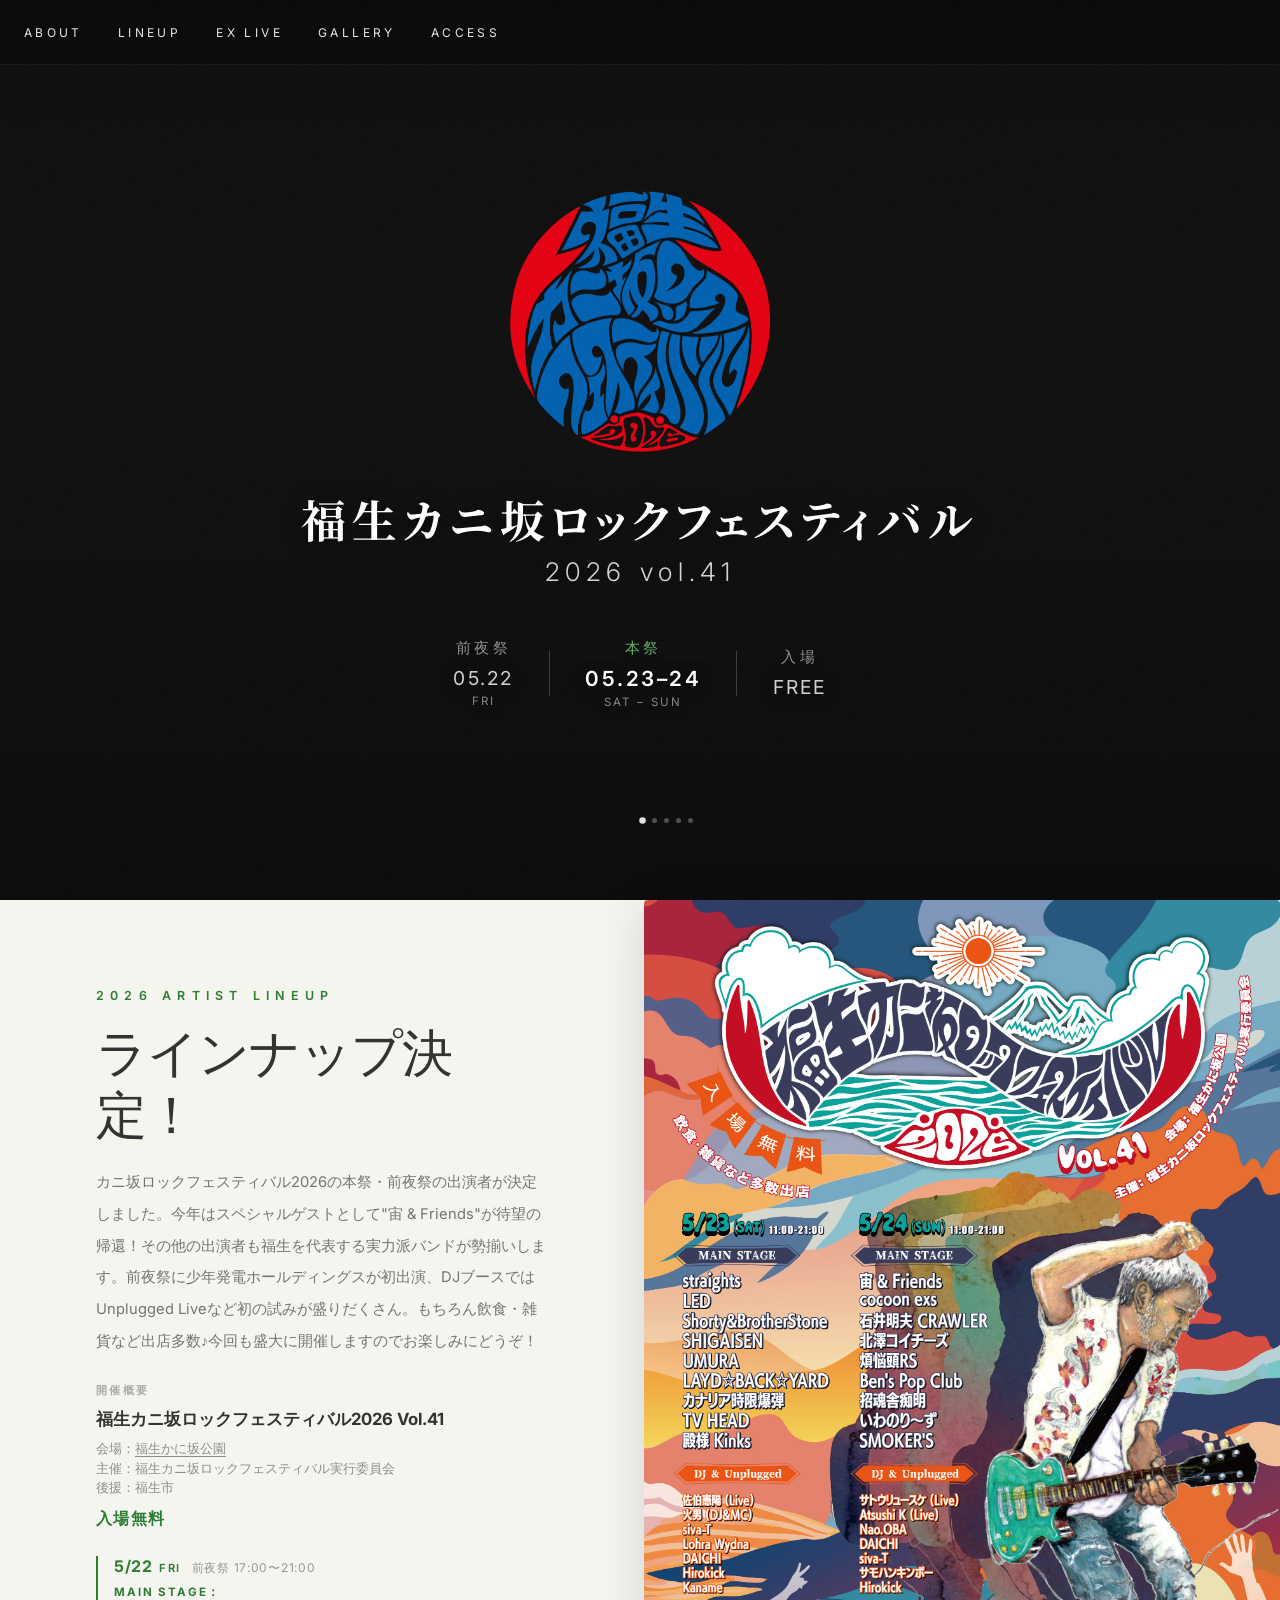
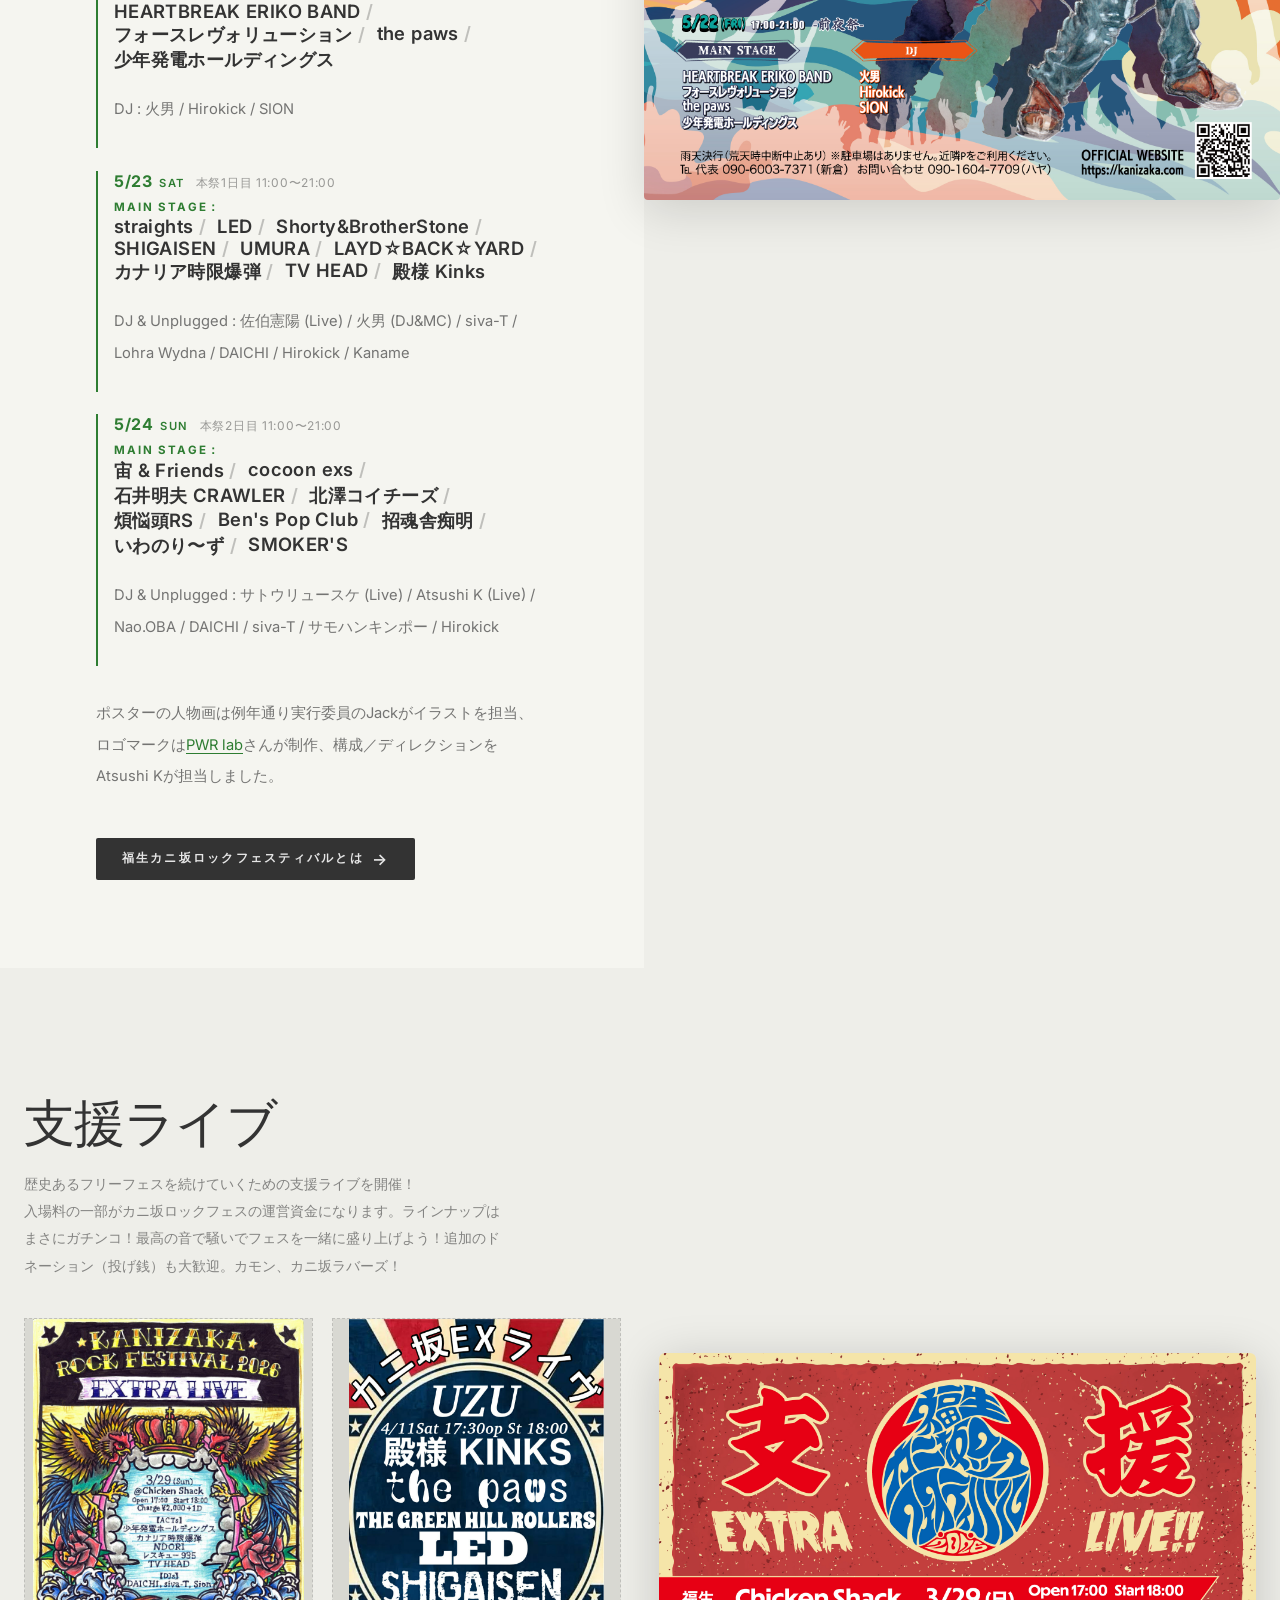
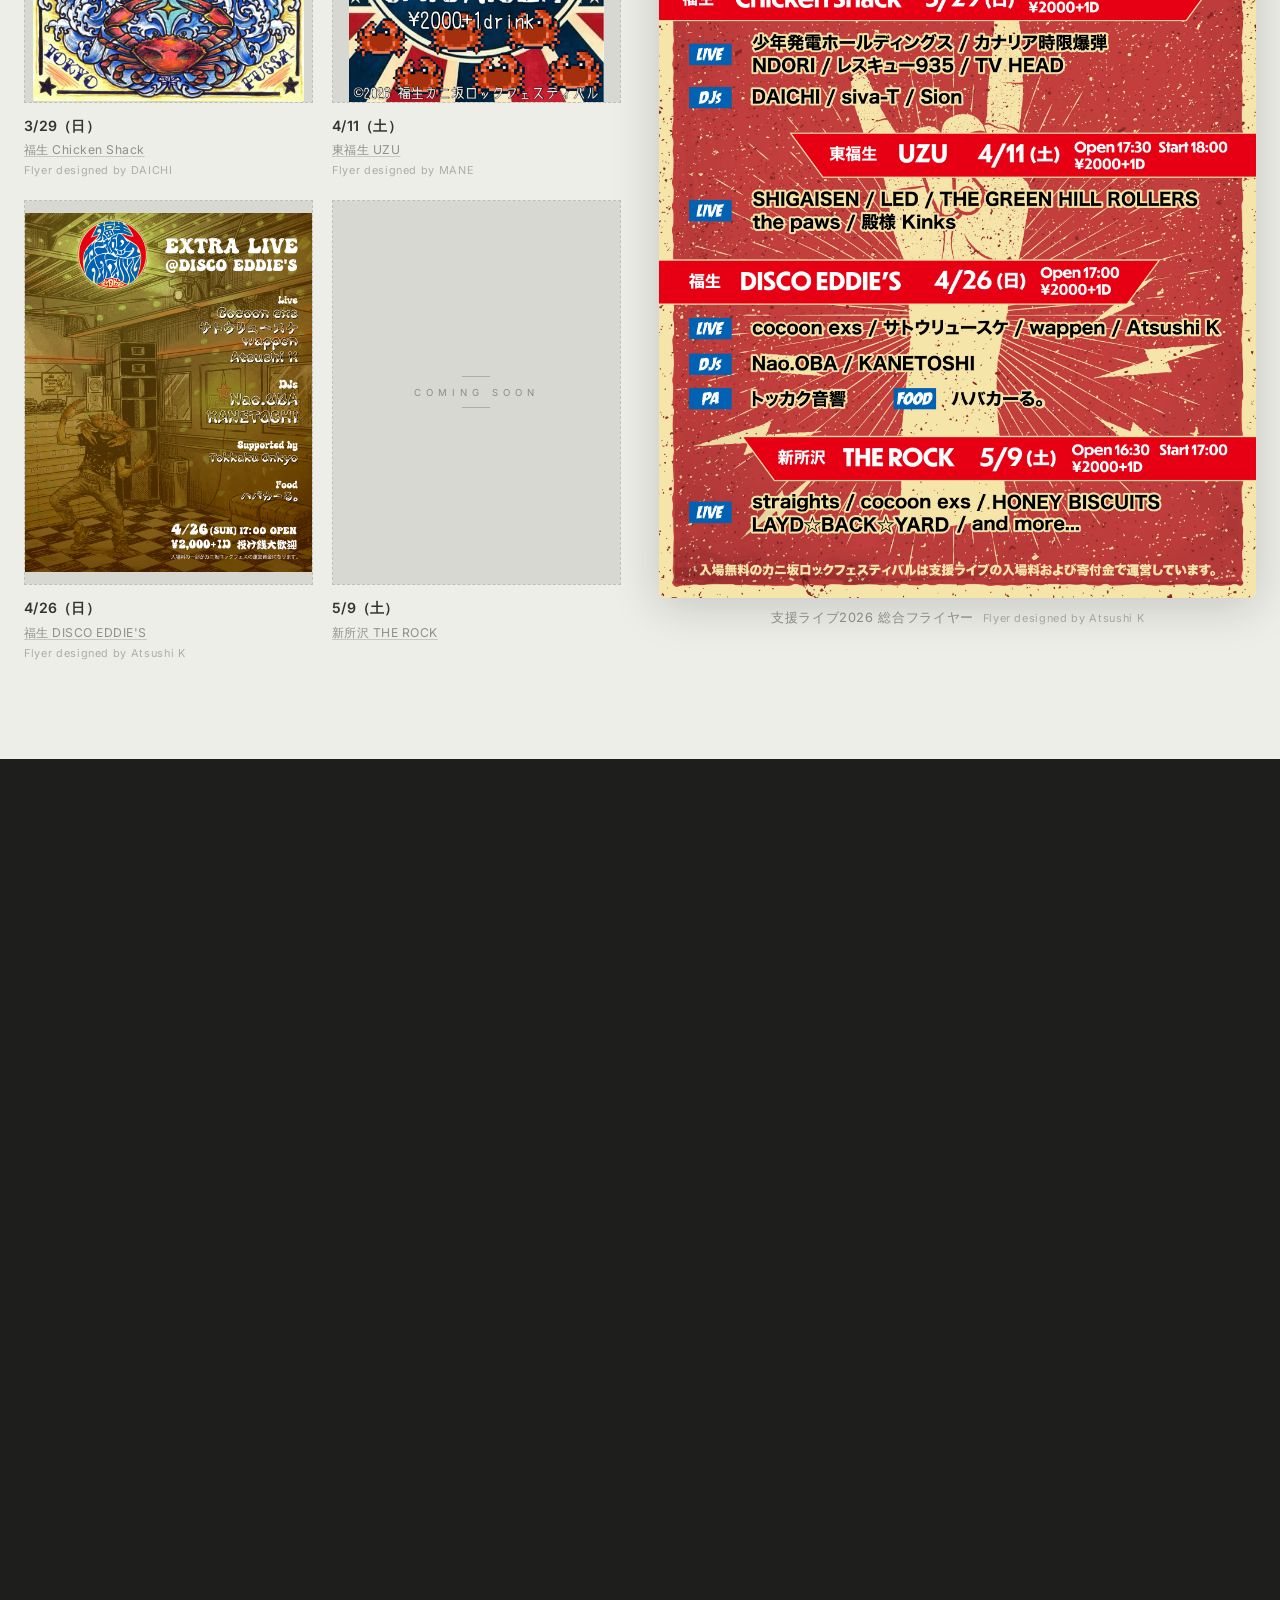
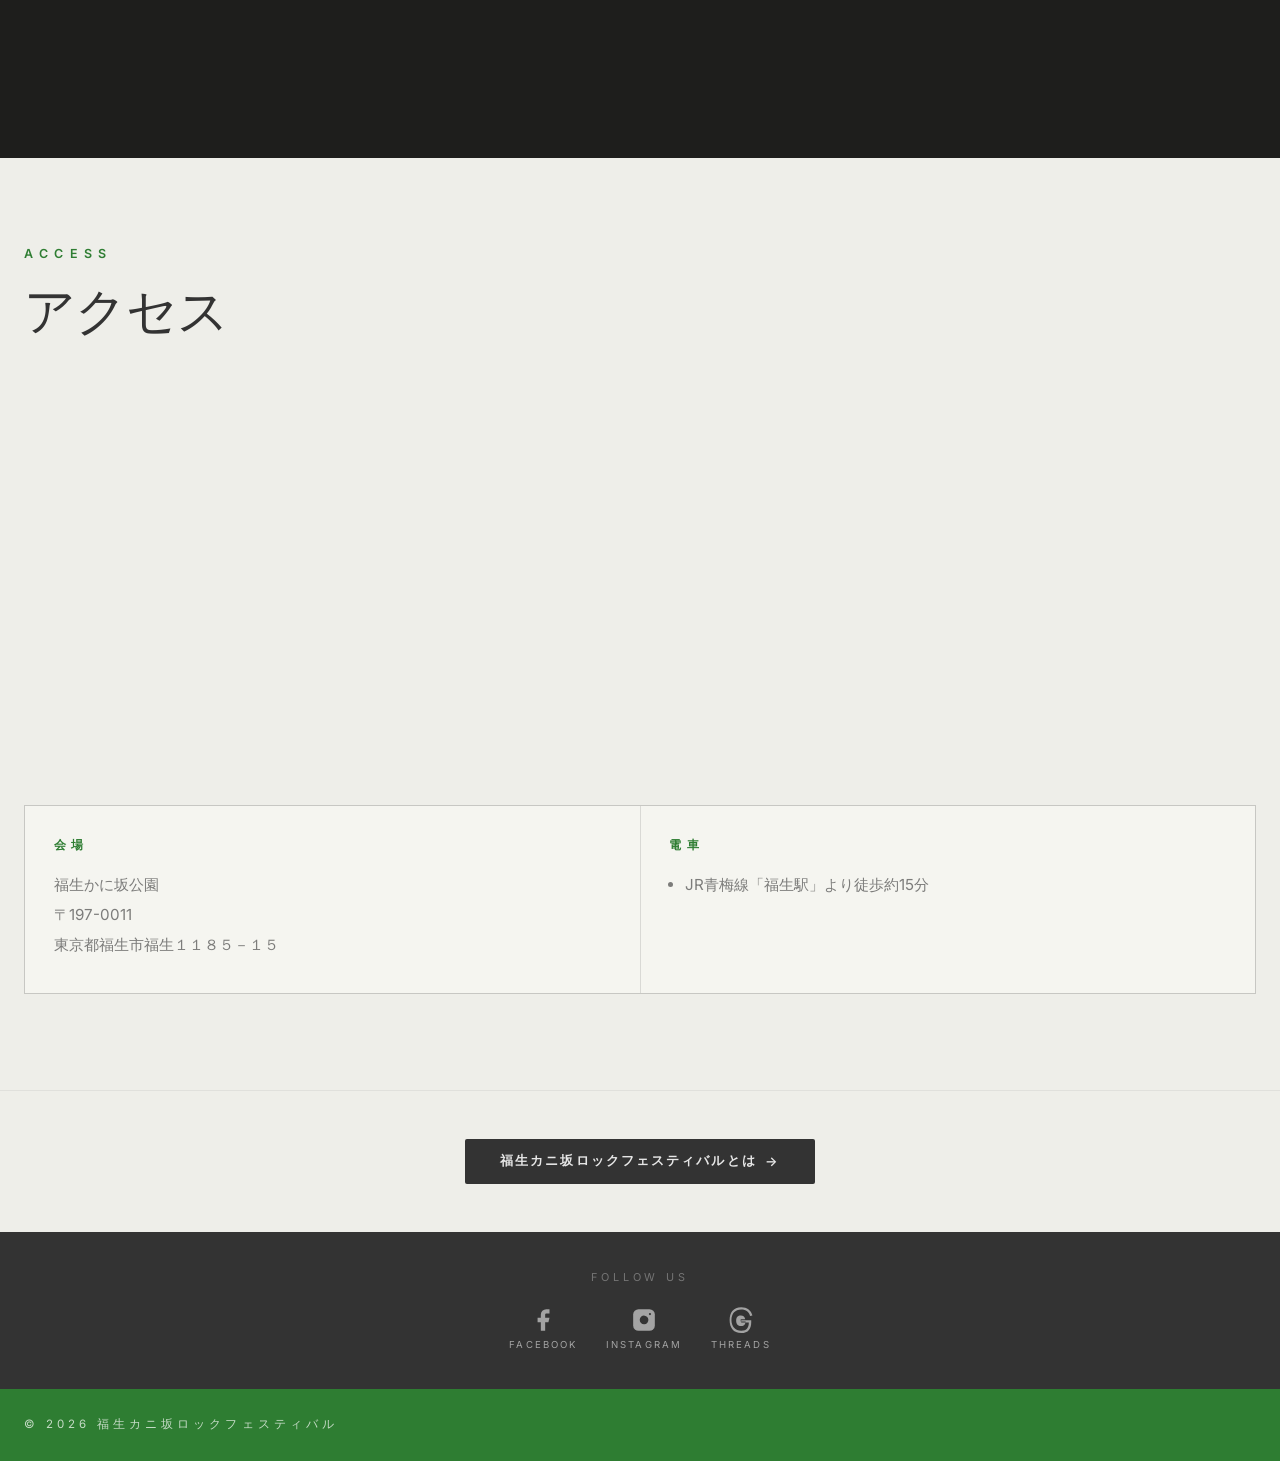
==== commit 619a394e: "Add files via upload" ====
--- a/index.html
+++ b/index.html
@@ -301,7 +301,7 @@
     .hero-slide img.pan-left {
       animation: heroPanLeft 6s ease-in-out forwards;
     }
-    .hero-slide img.hero-img-hero00 { object-position: 5% center; }
+    .hero-slide img.hero-img-hero00 { object-position: 10% center; }
     /* Slider dots */
     .hero-dots {
       position: absolute;
@@ -481,7 +481,7 @@
     }
     @media (min-width: 768px) {
       .lineup-text-inner {
-        padding: 5.5rem 3rem 5.5rem 3.5rem;
+        padding: 5.5rem 6rem 5.5rem 6rem;
       }
     }
     .lineup-text-inner p {
@@ -1379,6 +1379,40 @@
     }
     .access-block ul { padding-left: 1rem; list-style: disc; }
     .access-block li { margin-bottom: 0.1rem; }
+
+    /* ═══════════════════════════════════
+       ABOUT LINK BUTTON
+    ═══════════════════════════════════ */
+    .about-link-wrap {
+      background: var(--paper2);
+      padding: 3rem 1.5rem;
+      display: flex;
+      justify-content: center;
+      border-top: 1px solid rgba(66,66,66,0.08);
+    }
+    .about-link-bar {
+      display: inline-flex;
+      align-items: center;
+      gap: 0.5rem;
+      padding: 0.85rem 2.2rem;
+      background: var(--charcoal);
+      color: rgba(255,255,255,0.88);
+      text-decoration: none;
+      font-size: 0.82rem;
+      font-weight: 600;
+      letter-spacing: 0.16em;
+      border-radius: 2px;
+      transition: background 0.25s ease, transform 0.25s ease;
+    }
+    .about-link-bar:hover {
+      background: var(--forest);
+      transform: translateY(-2px);
+    }
+    .about-link-bar .bar-arrow {
+      display: inline-block;
+      transition: transform 0.25s var(--ease-expo);
+    }
+    .about-link-bar:hover .bar-arrow { transform: translateX(5px); }
 
     /* ═══════════════════════════════════
        SNS BAR
@@ -2117,6 +2151,13 @@
 
   </main>
 
+  <!-- ABOUT LINK BUTTON -->
+  <div class="about-link-wrap">
+    <a href="about.html" class="about-link-bar">
+      福生カニ坂ロックフェスティバルとは<span class="bar-arrow">→</span>
+    </a>
+  </div>
+
   <!-- SNS BAR -->
   <div class="sns-bar">
     <p class="sns-bar-label">Follow Us</p>
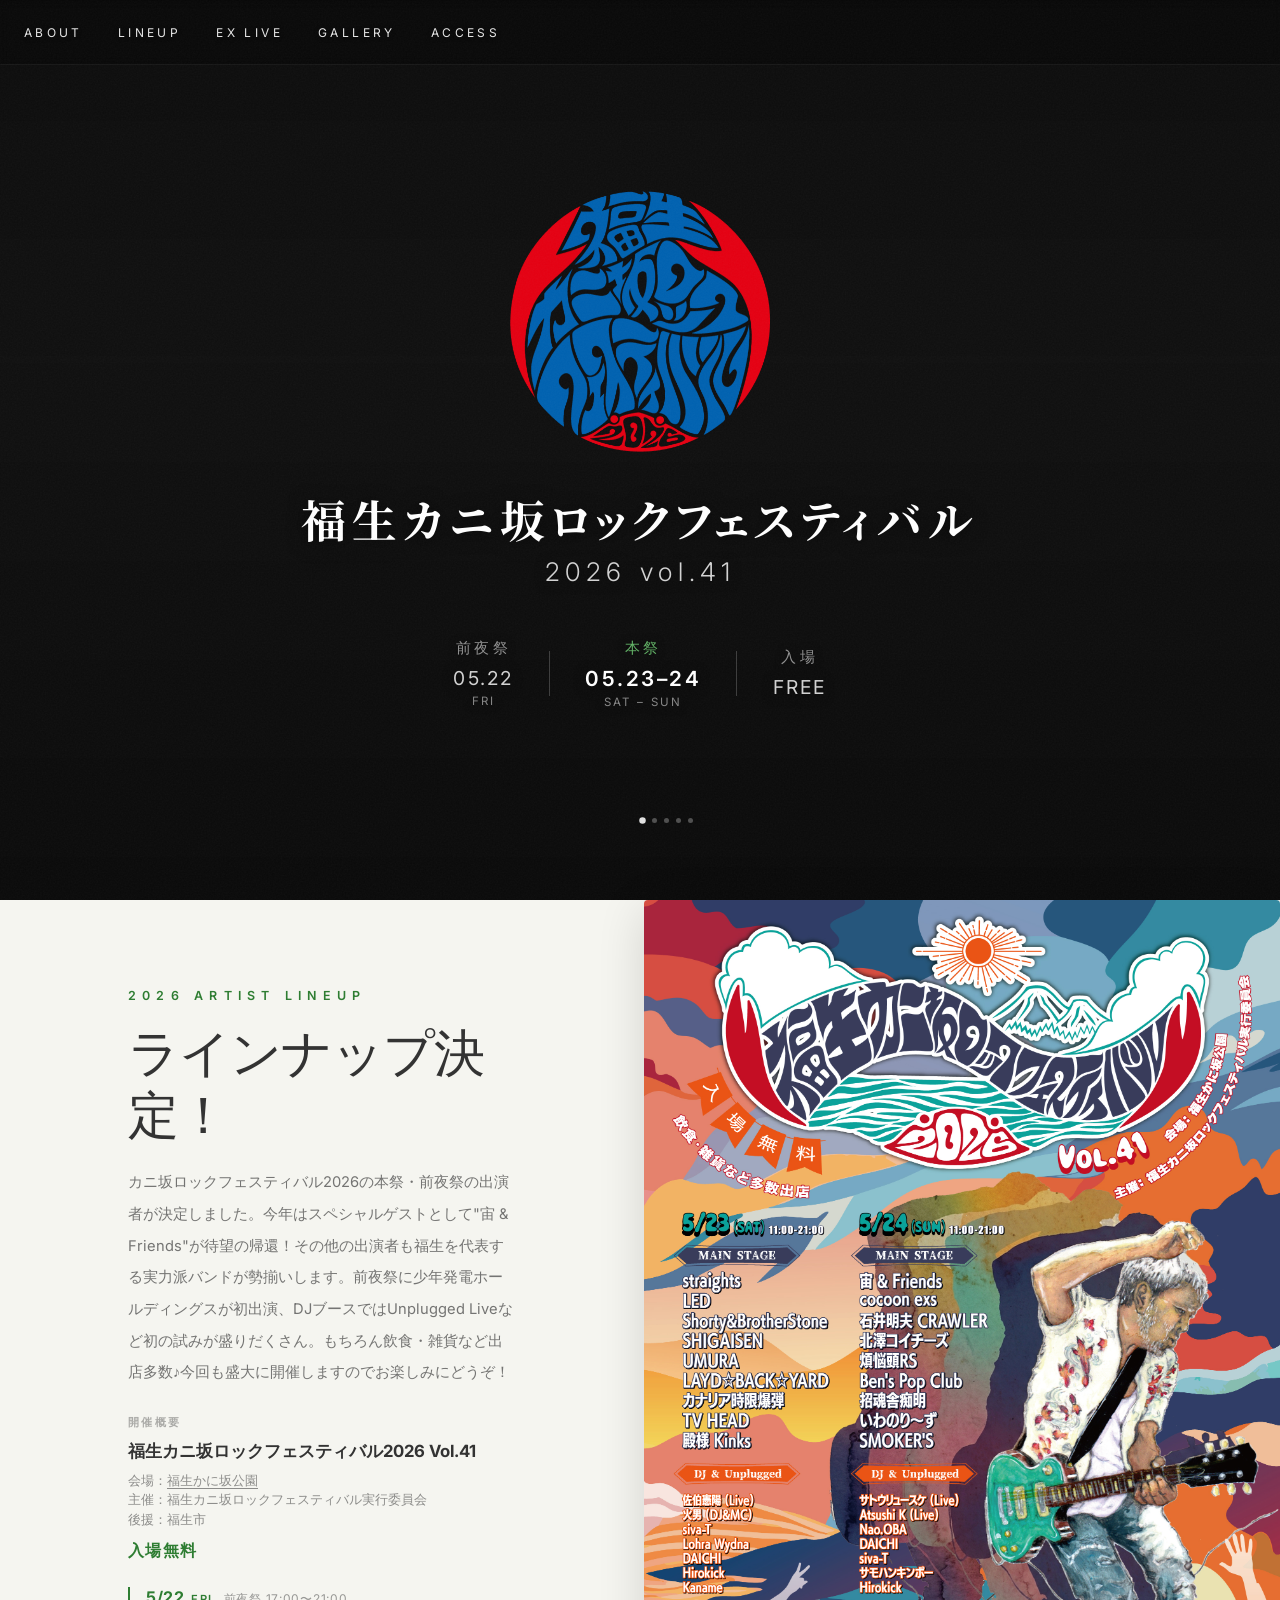
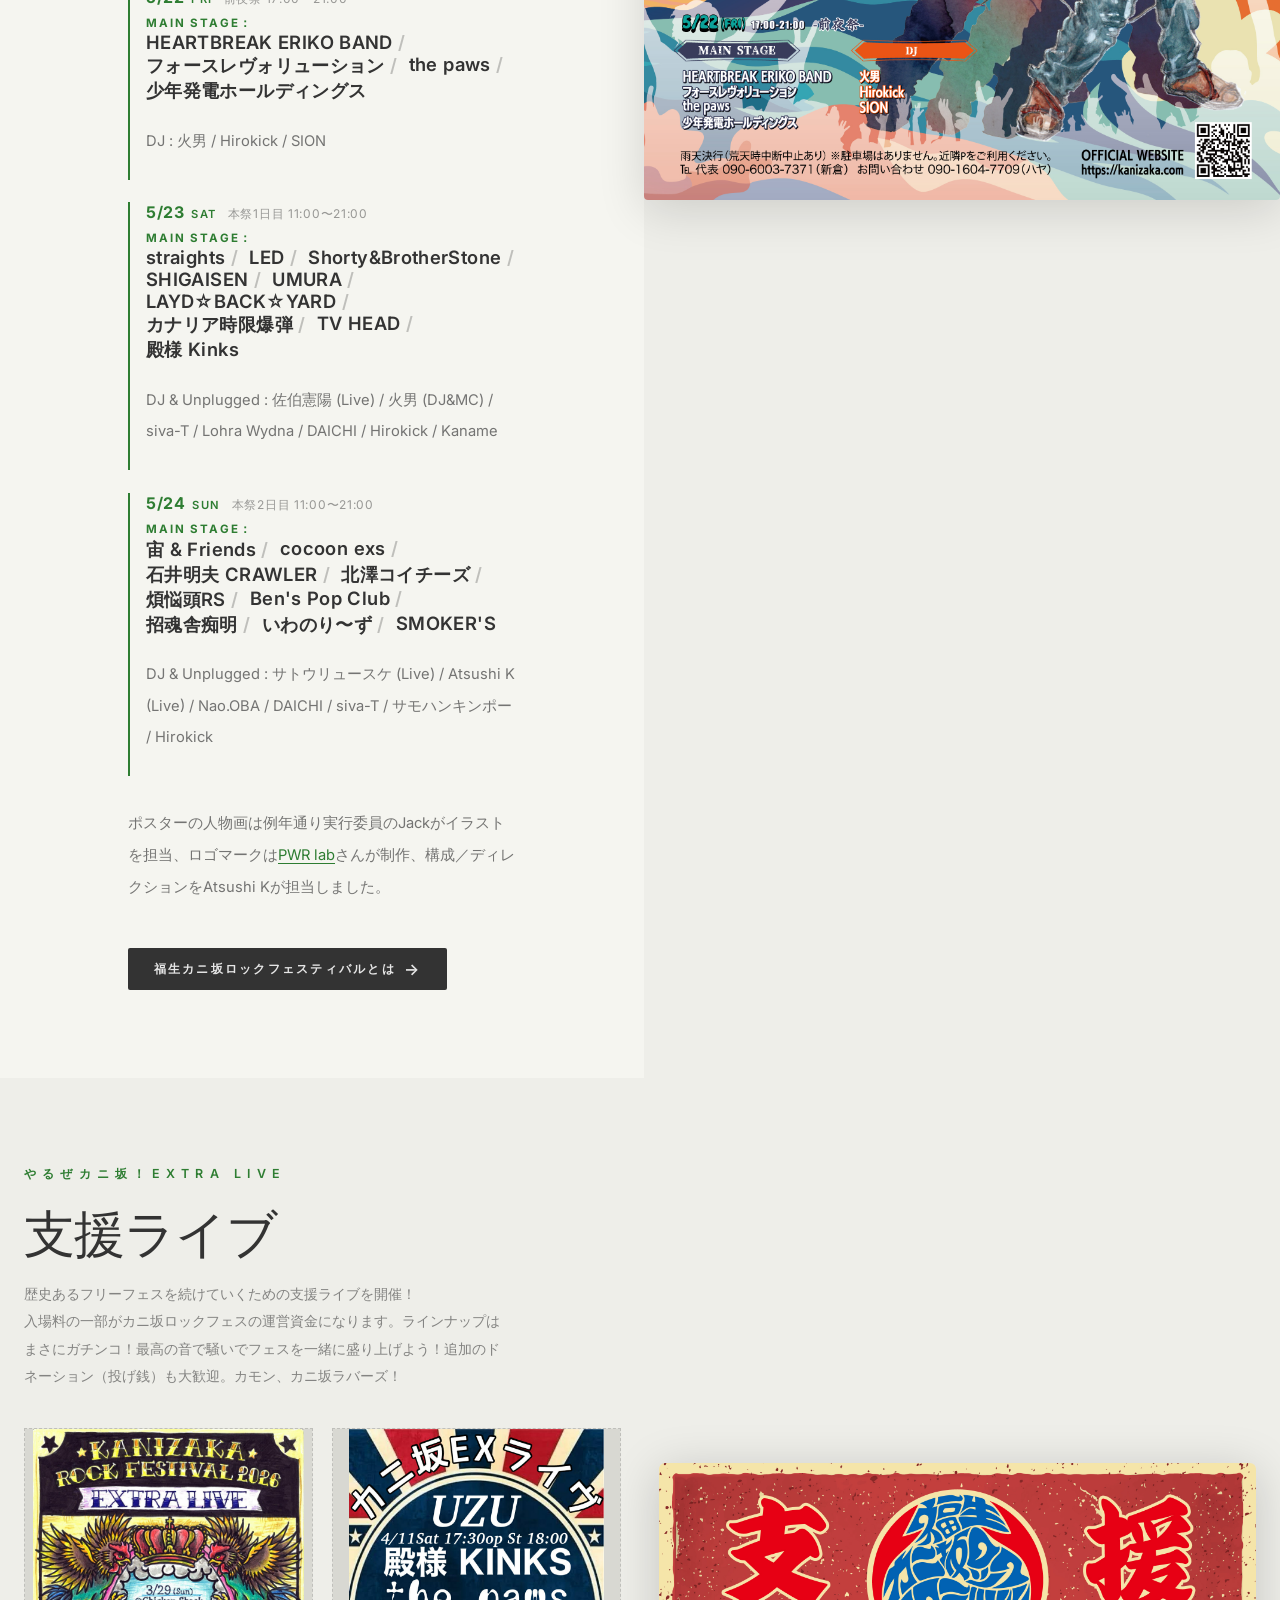
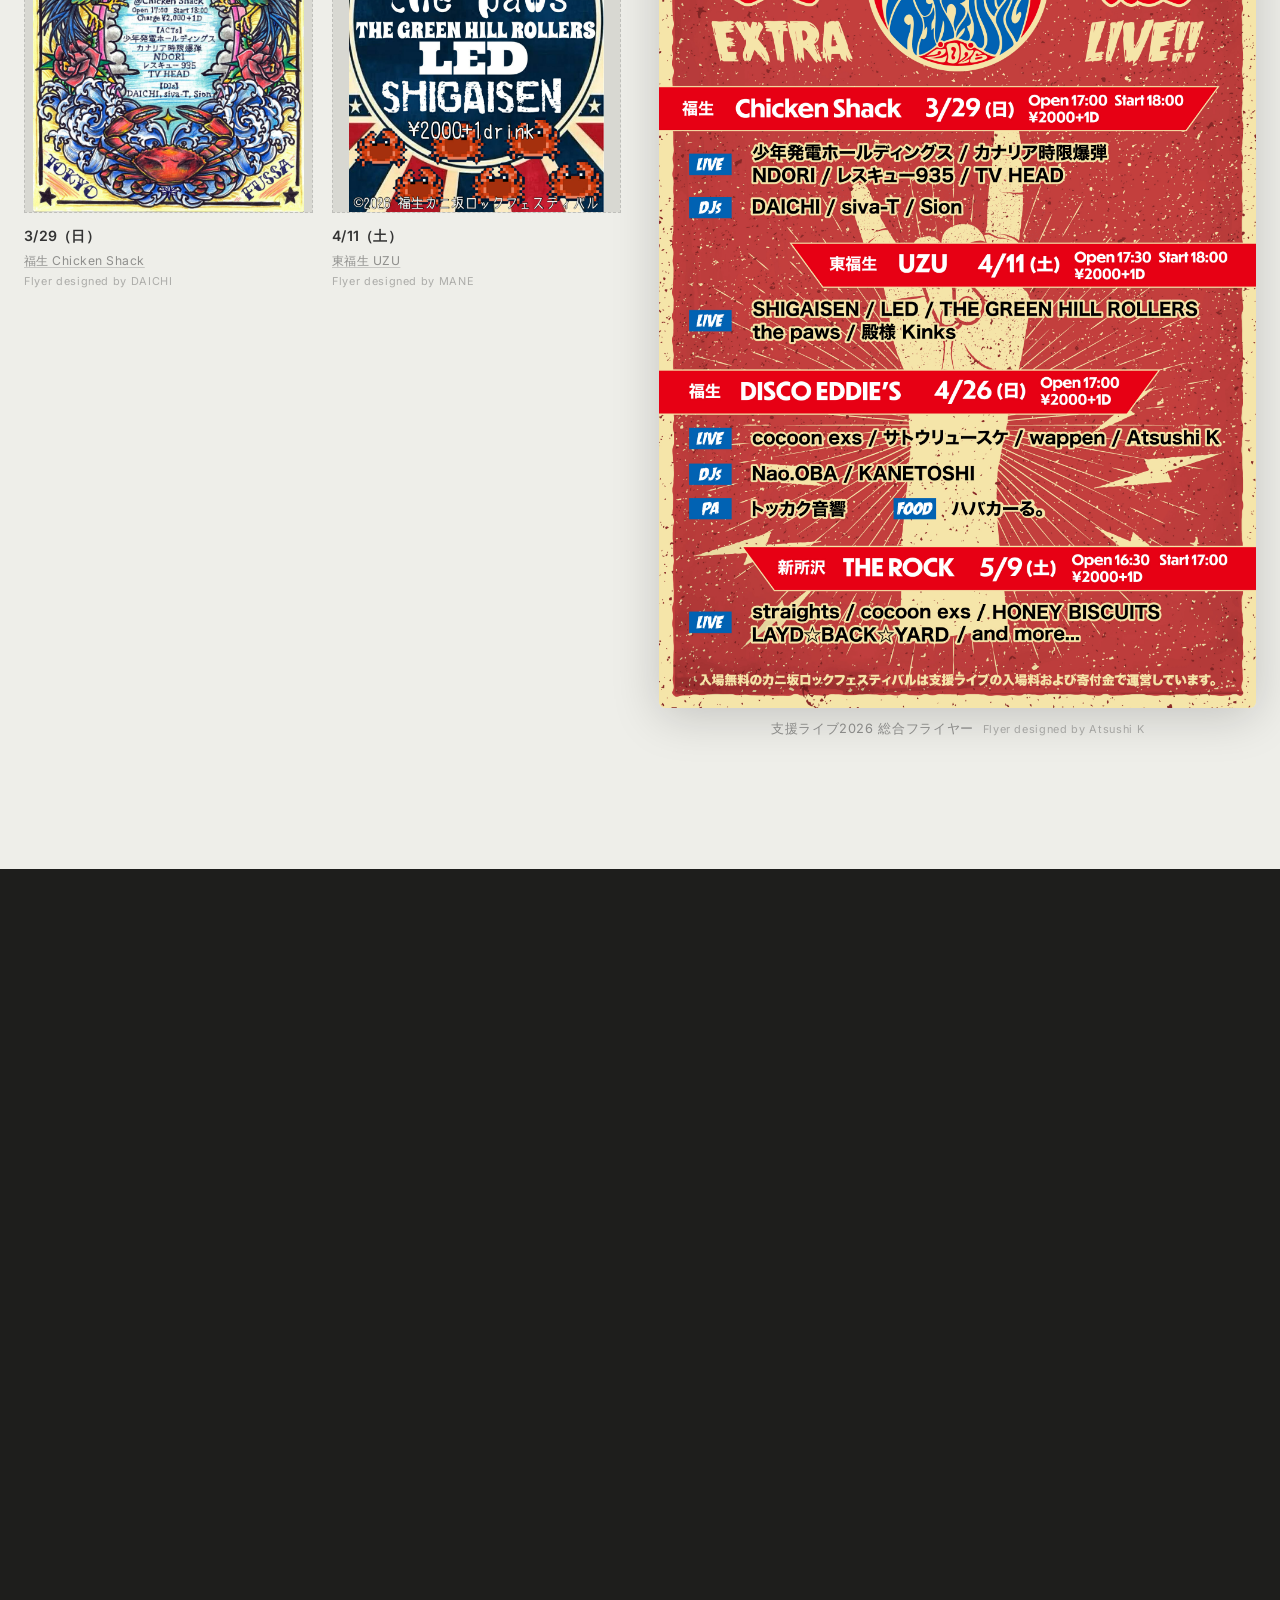
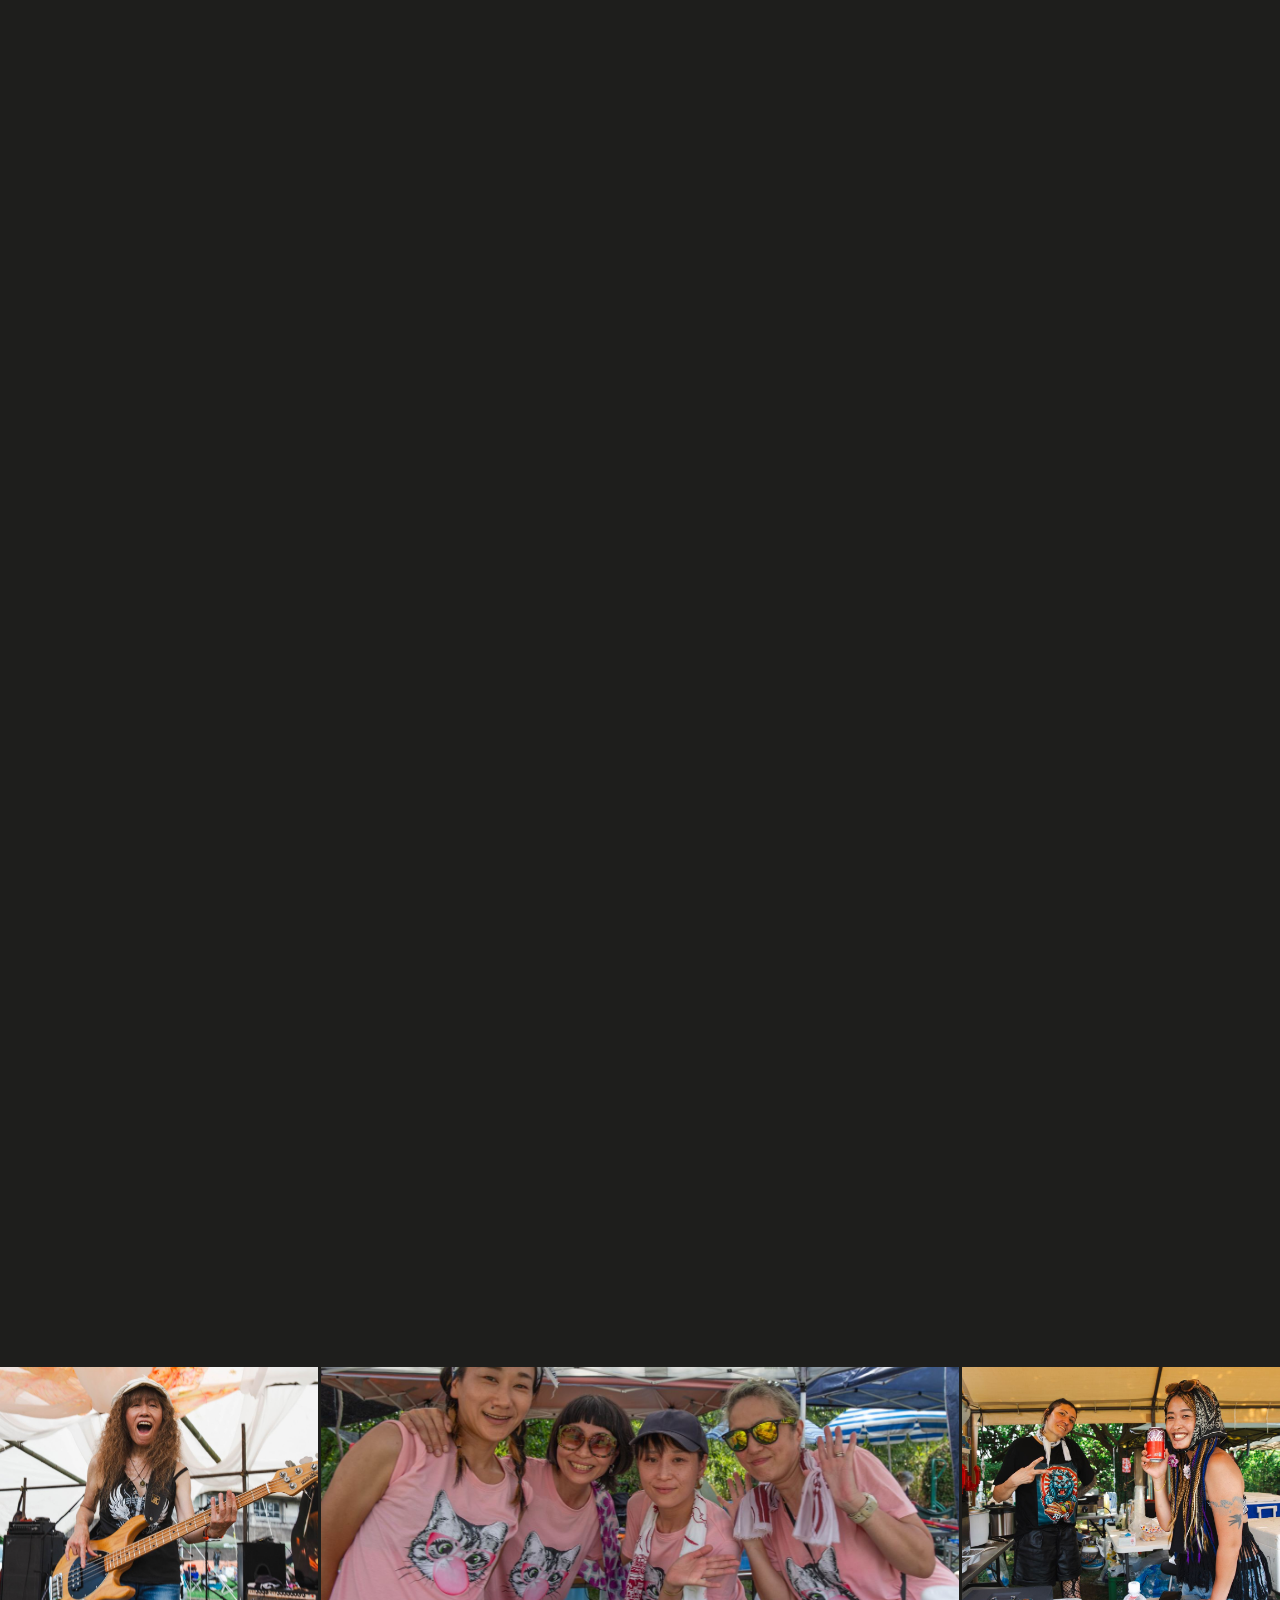
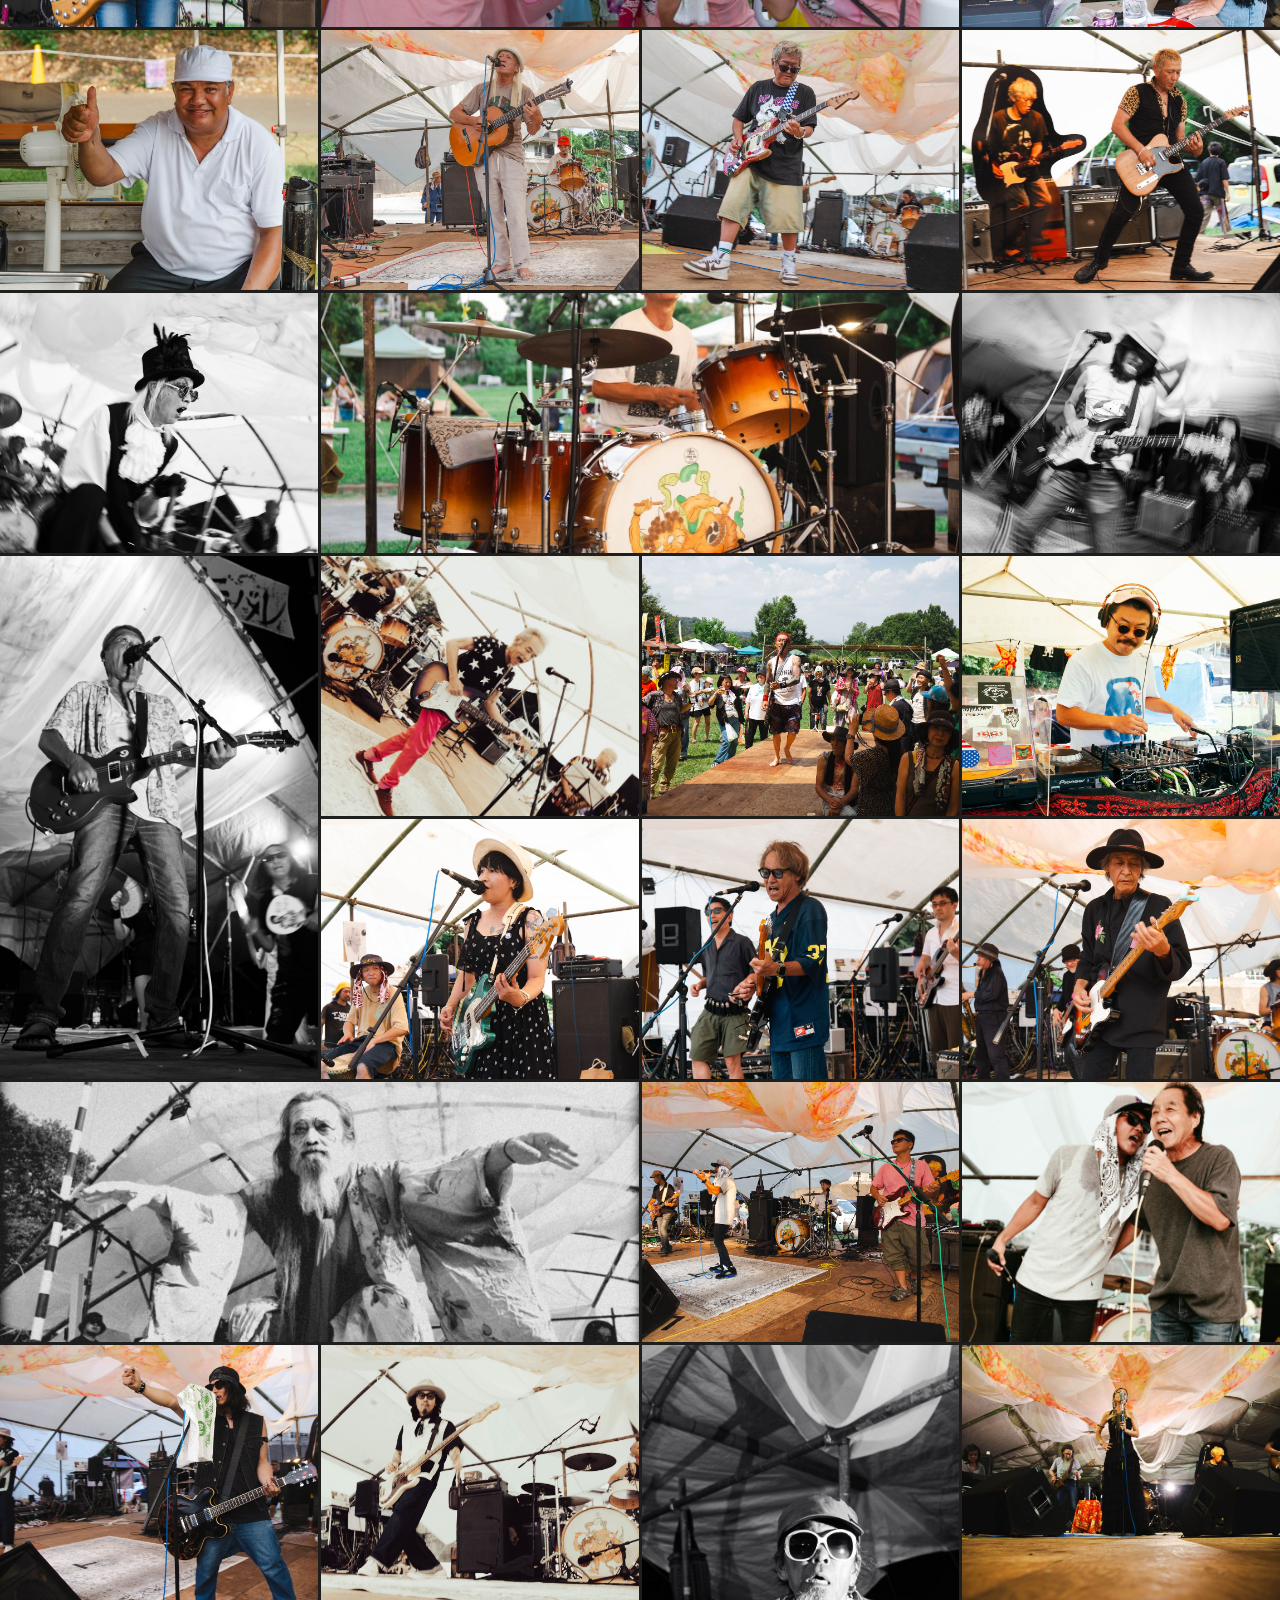
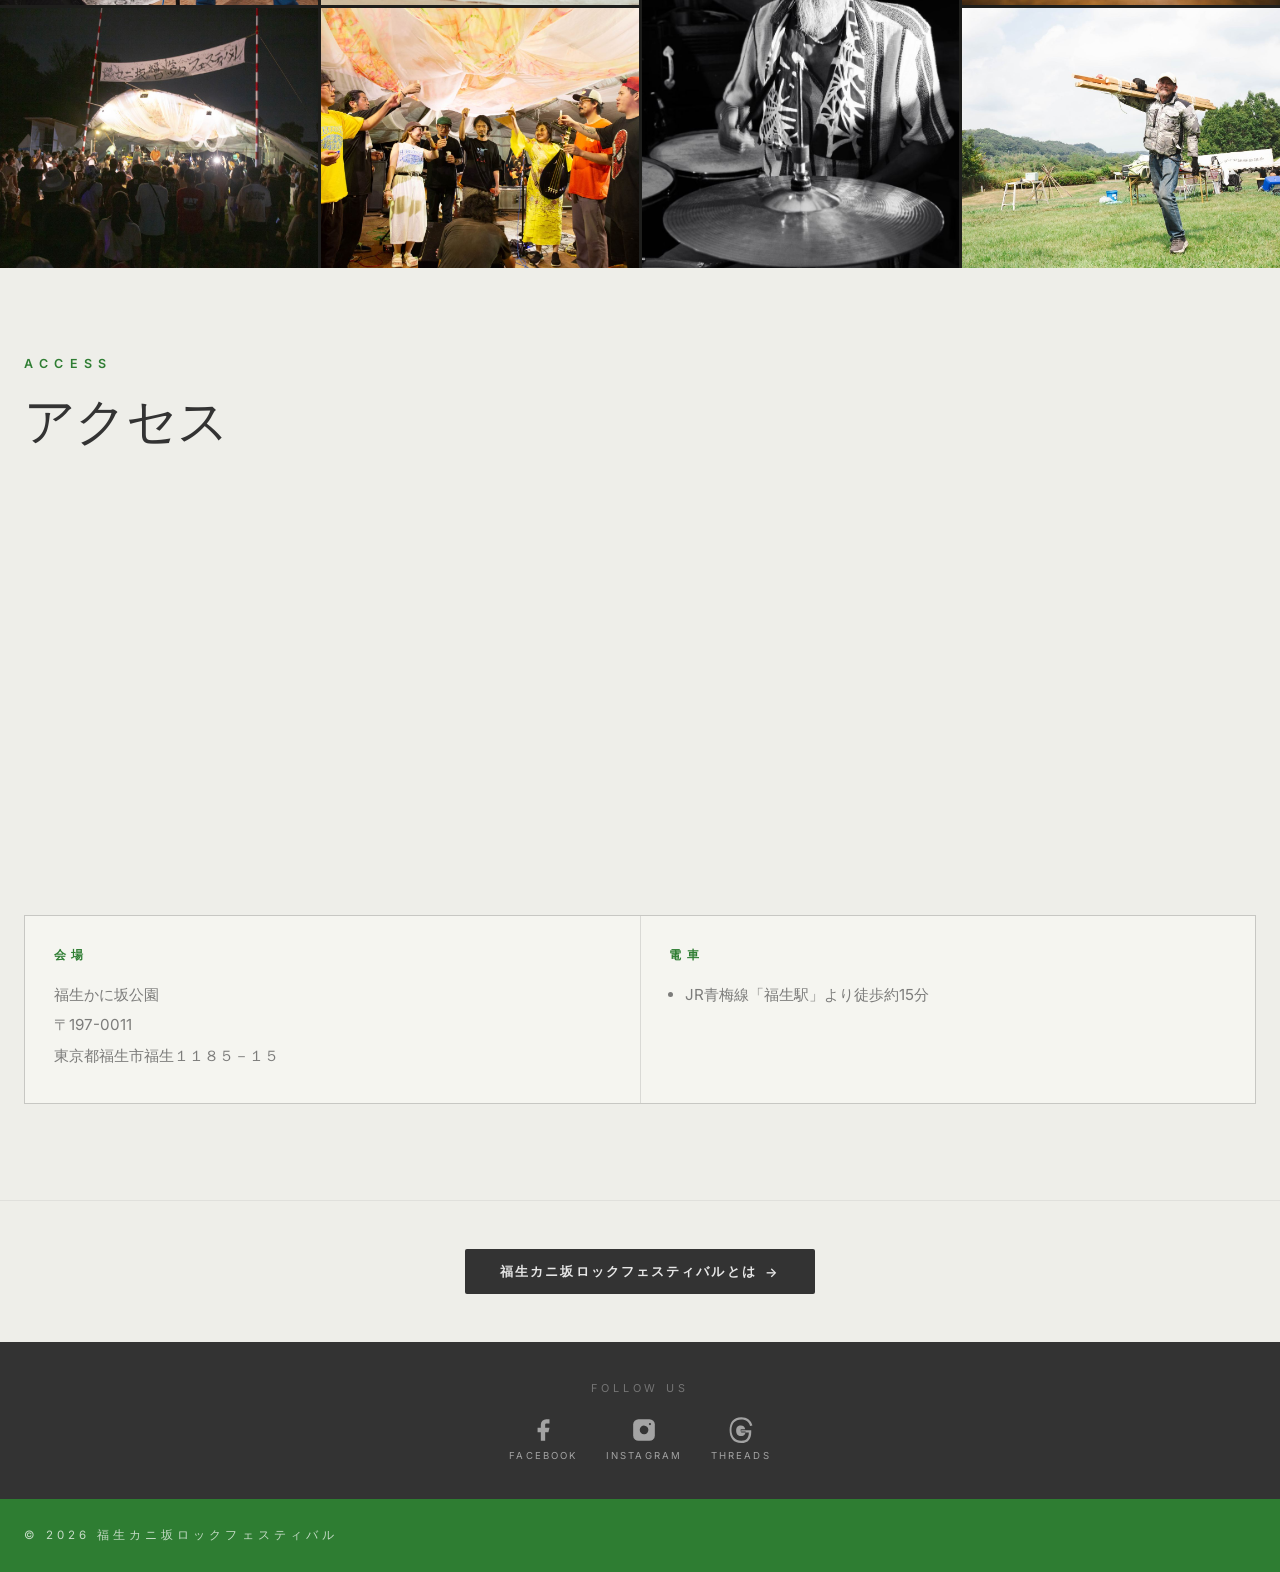
==== commit 560cfe69: "Add files via upload" ====
--- a/index.html
+++ b/index.html
@@ -481,7 +481,7 @@
     }
     @media (min-width: 768px) {
       .lineup-text-inner {
-        padding: 5.5rem 6rem 5.5rem 6rem;
+        padding: 5.5rem 8rem 5.5rem 8rem;
       }
     }
     .lineup-text-inner p {
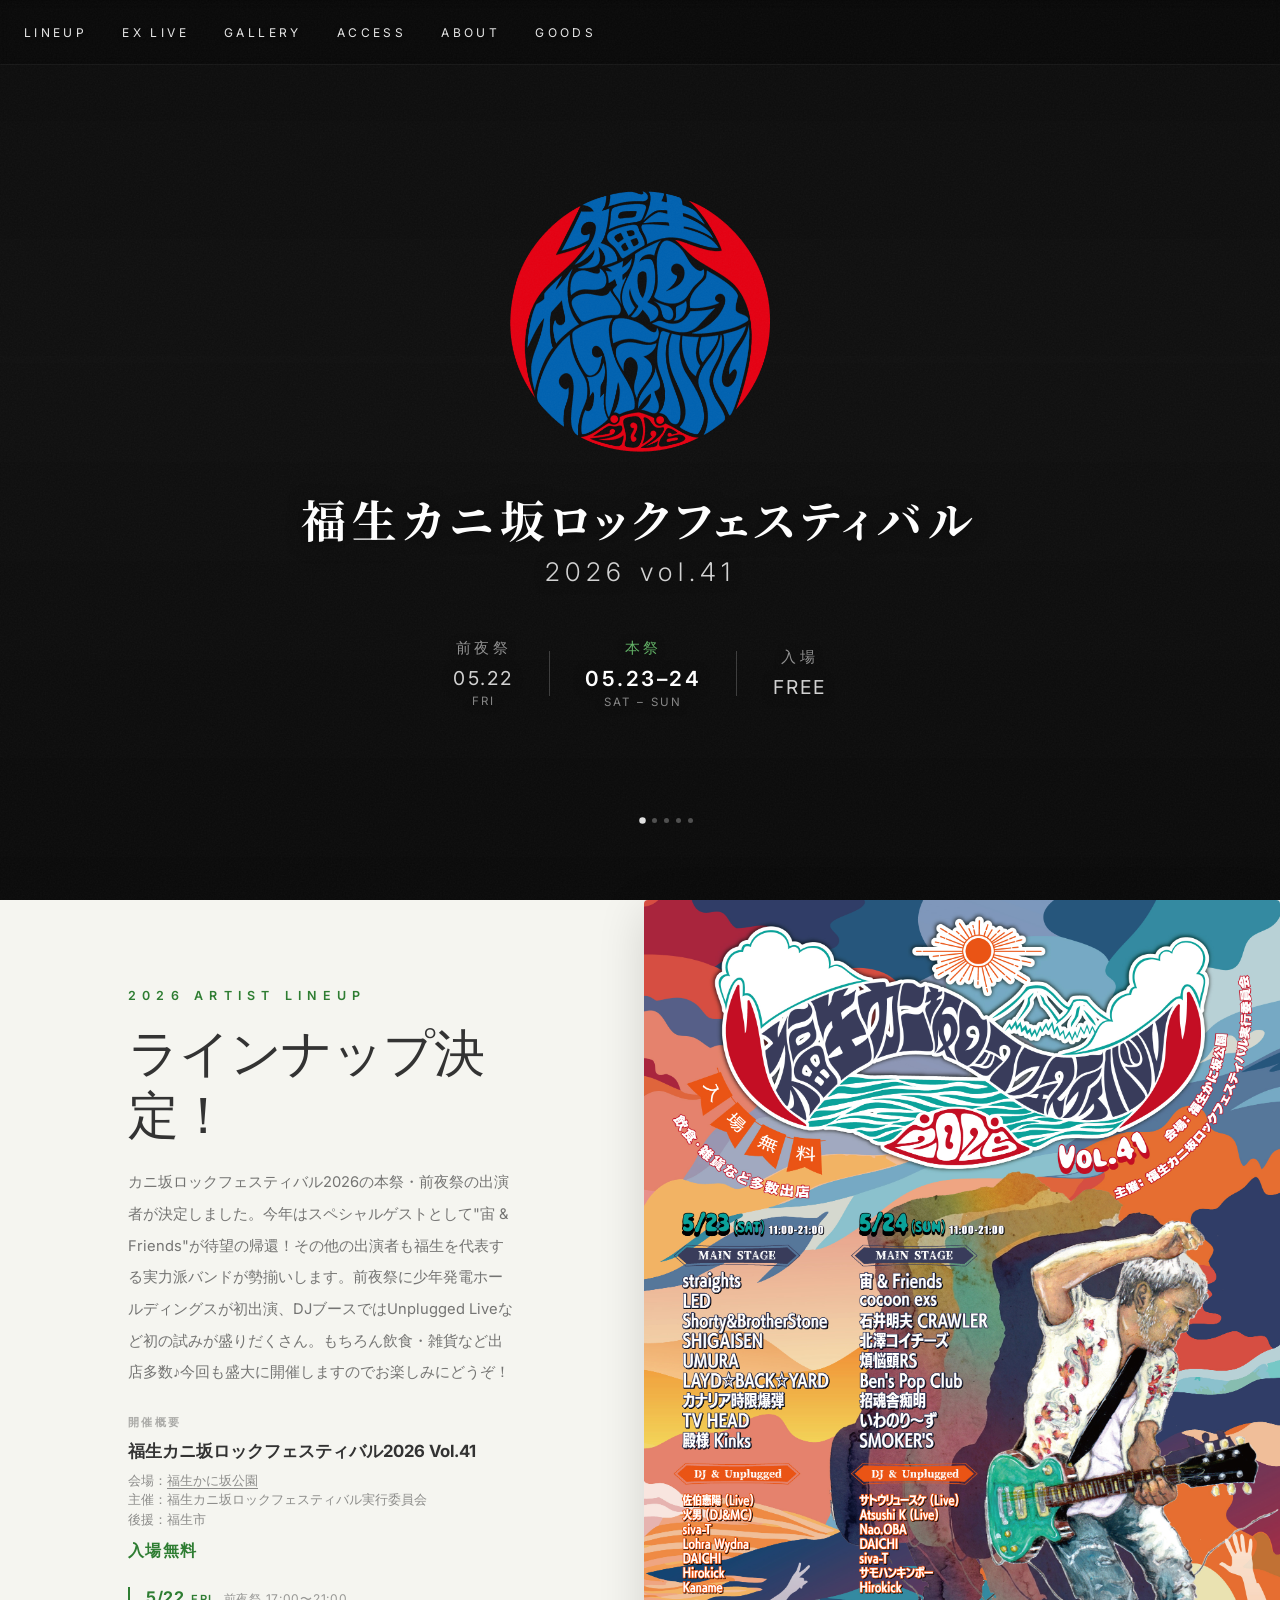
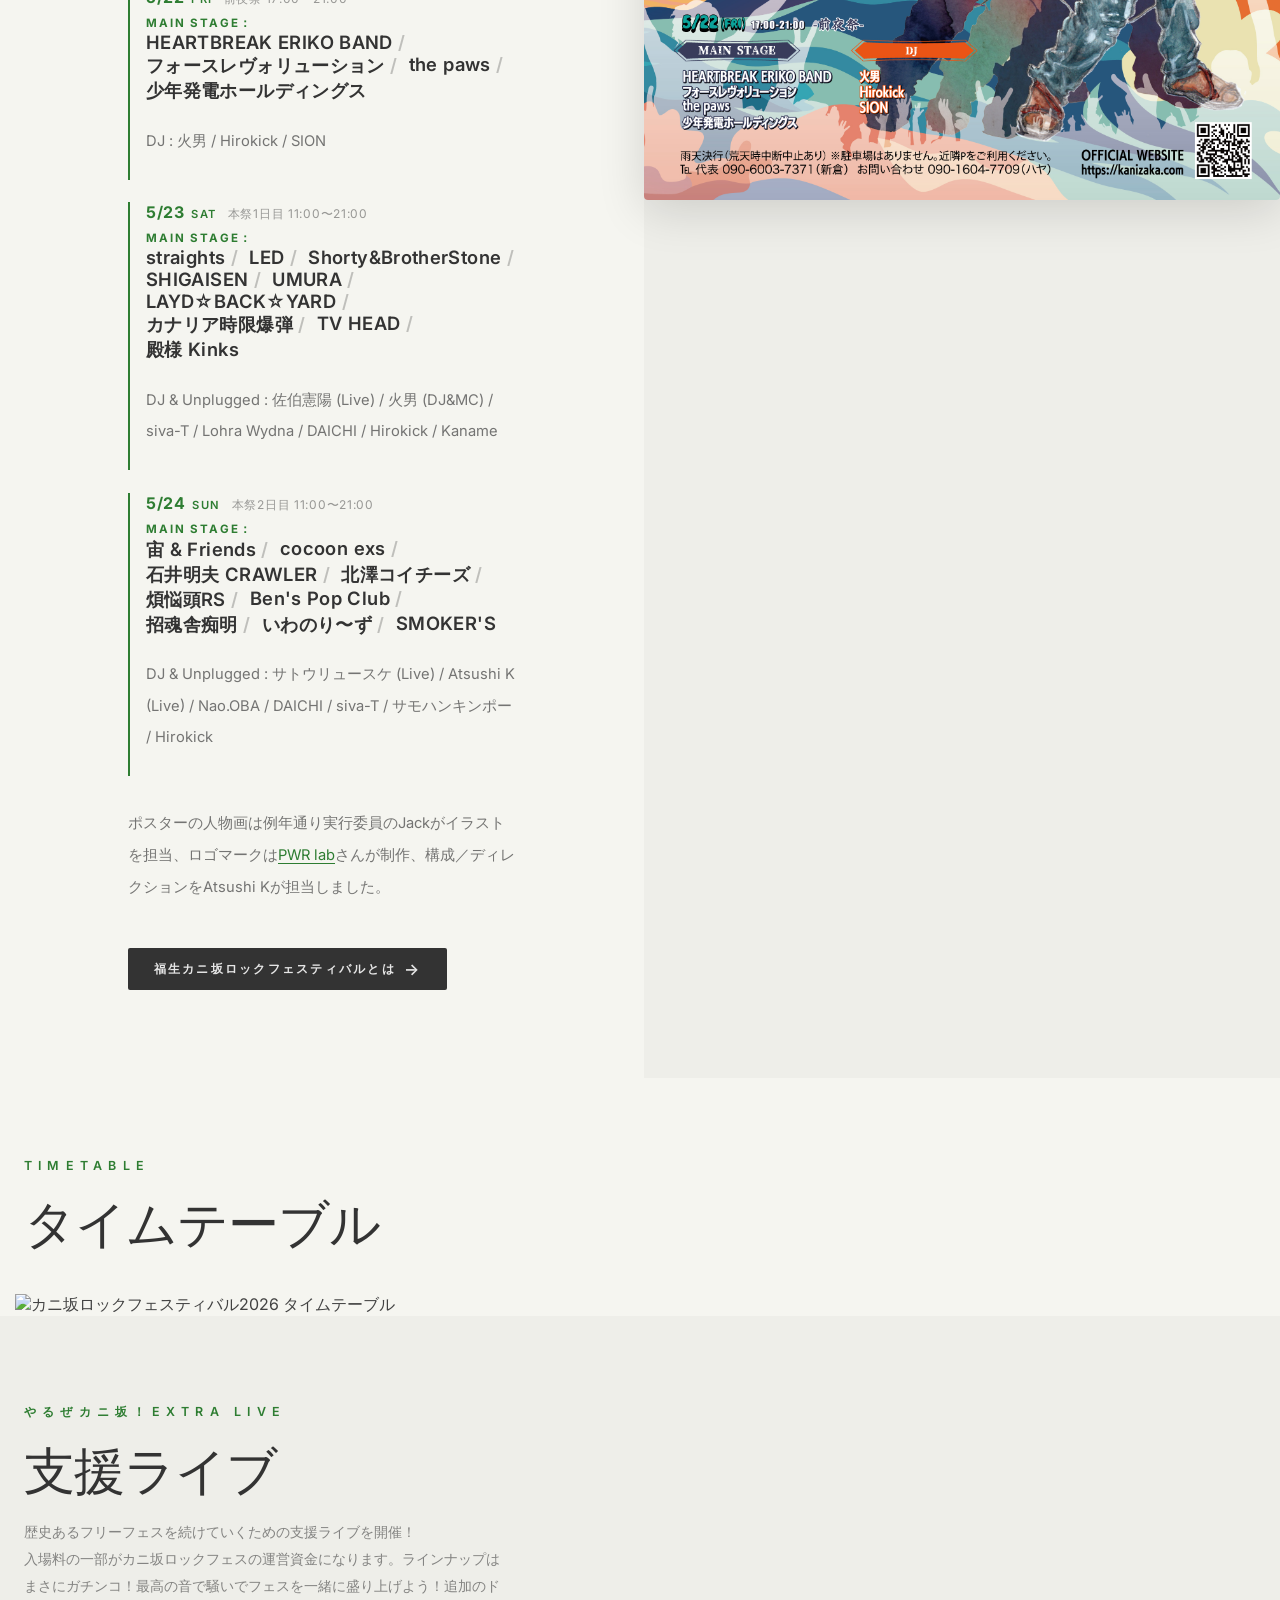
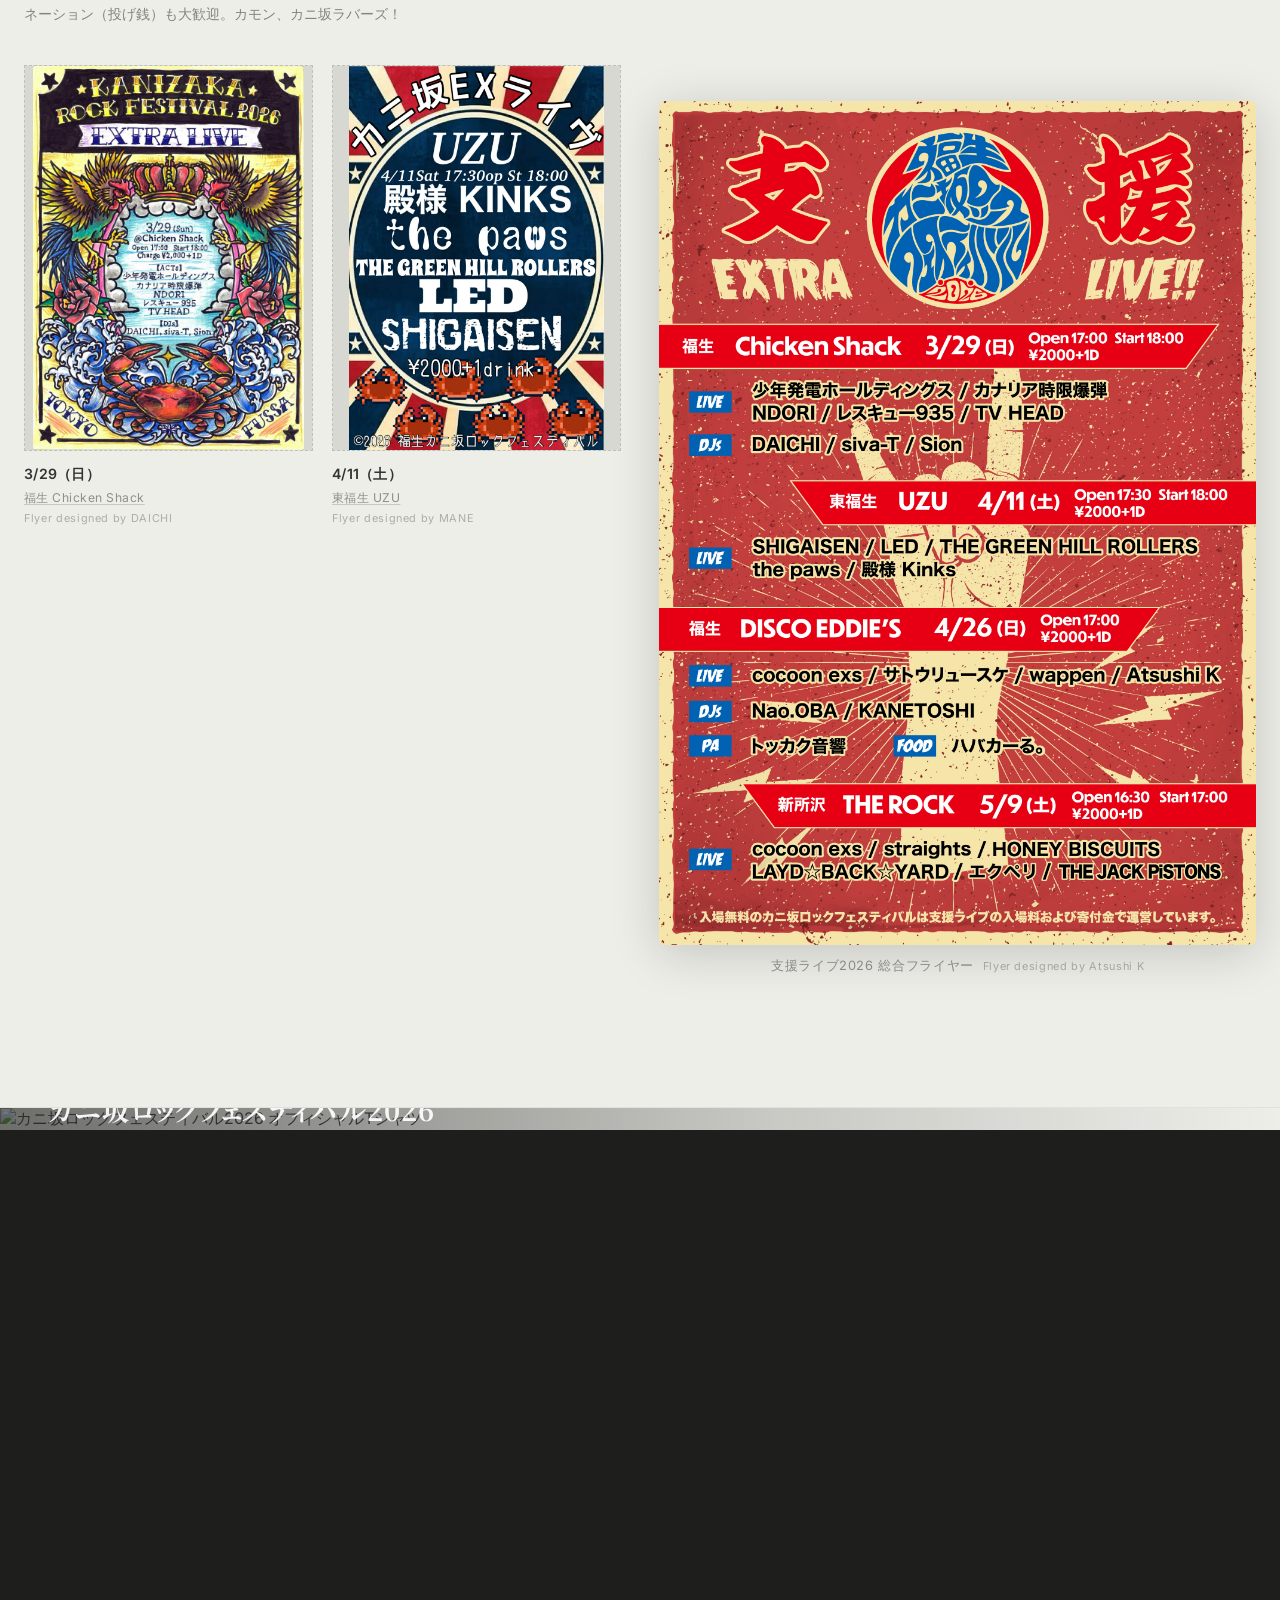
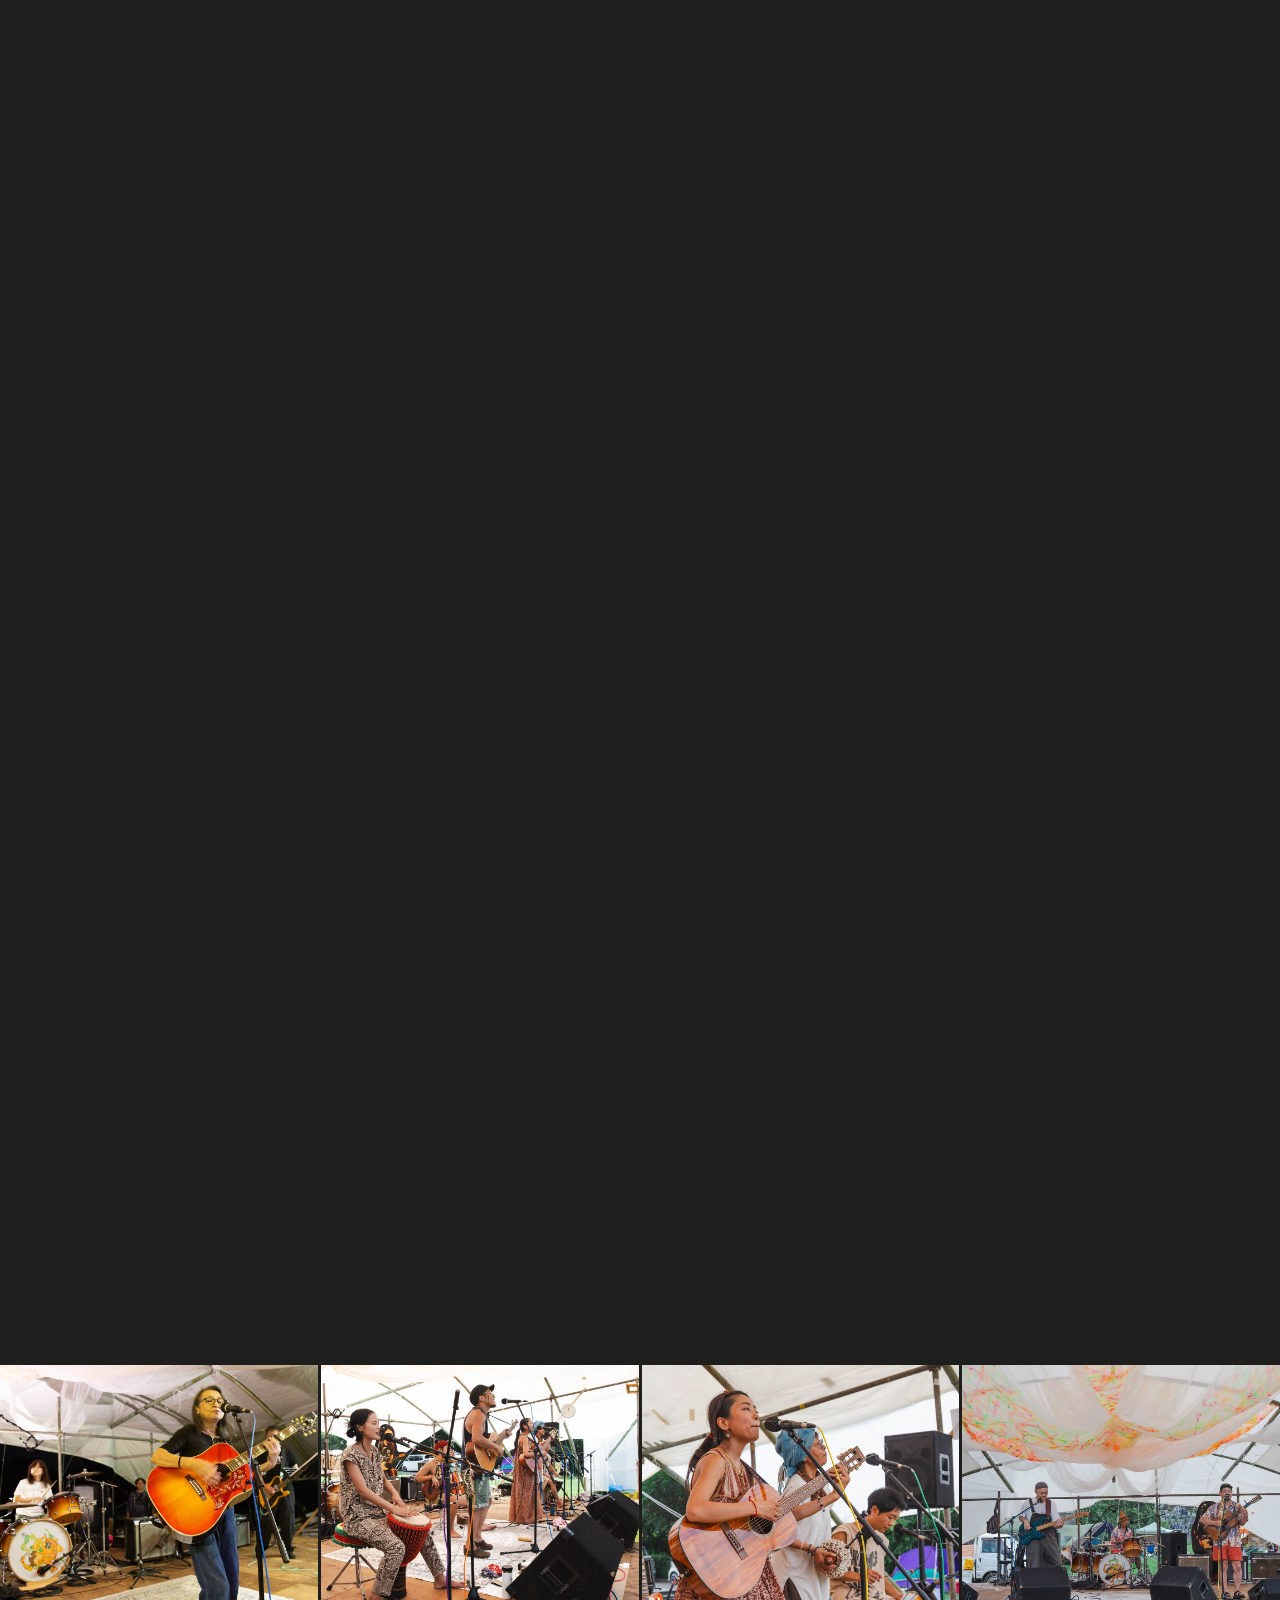
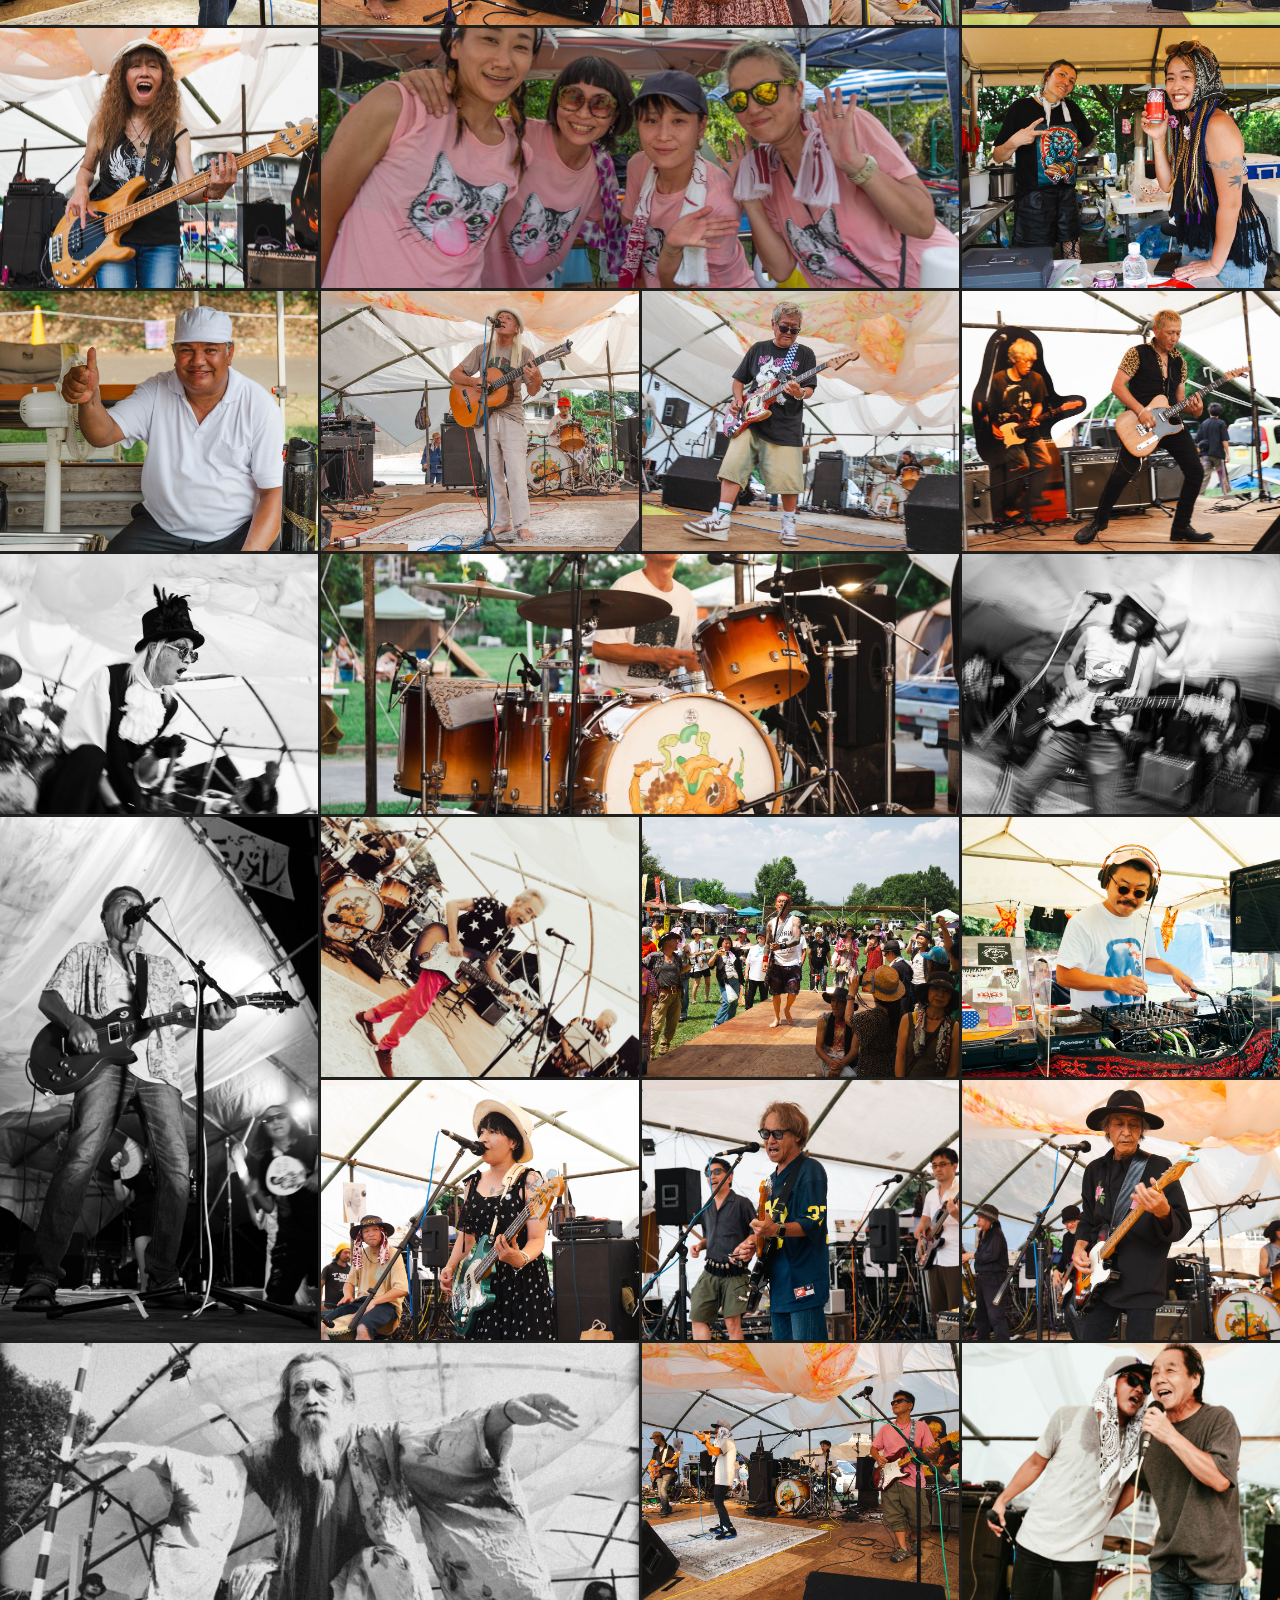
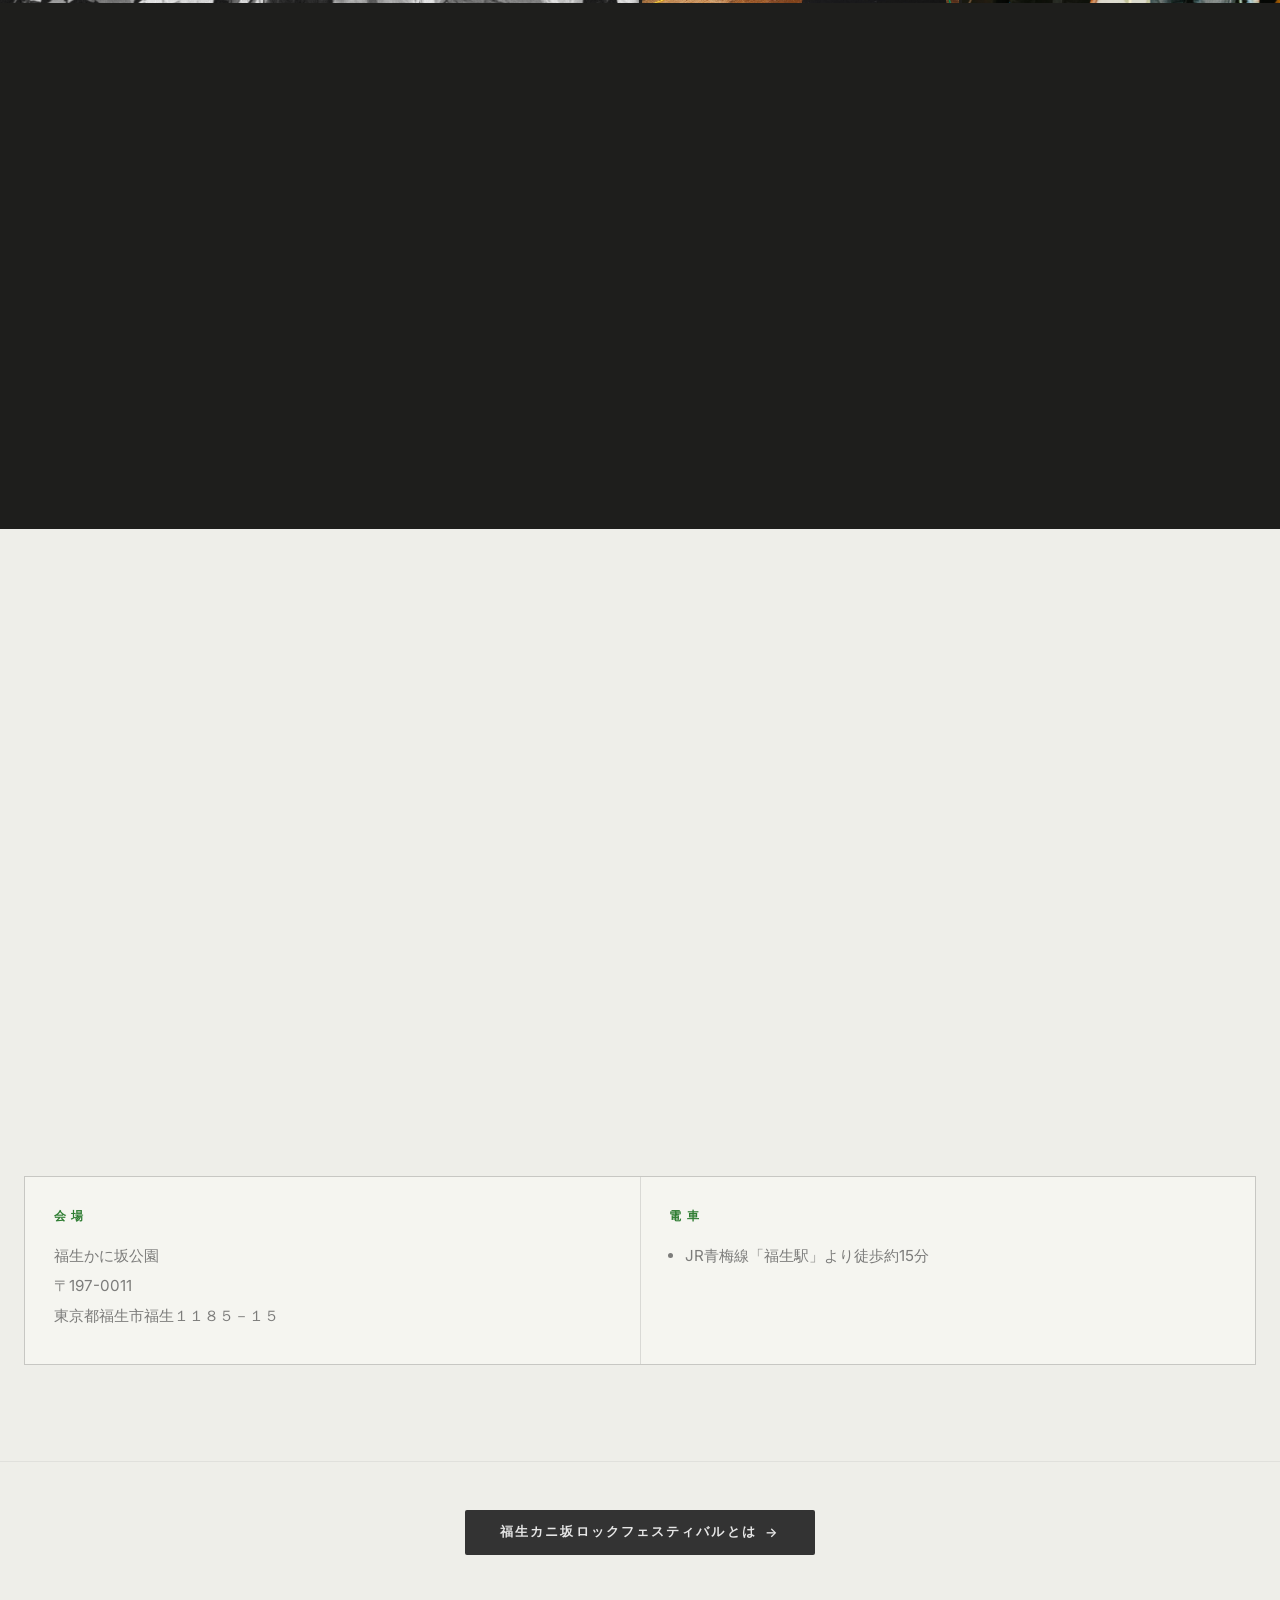
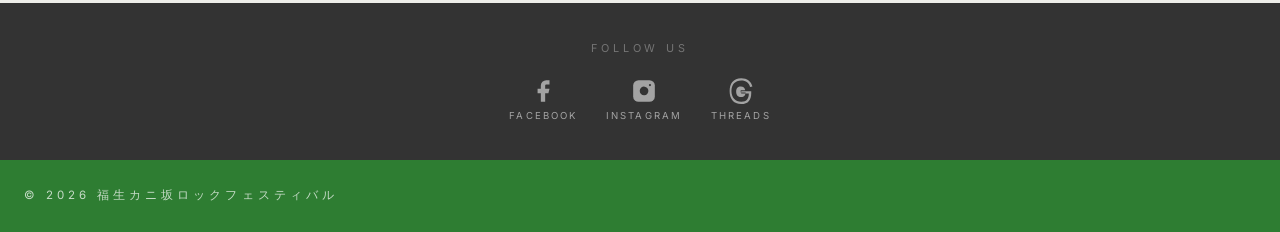
==== commit 453cf19d: "Add files via upload" ====
--- a/index.html
+++ b/index.html
@@ -301,7 +301,7 @@
     .hero-slide img.pan-left {
       animation: heroPanLeft 6s ease-in-out forwards;
     }
-    .hero-slide img.hero-img-hero00 { object-position: 10% center; }
+    .hero-slide img.hero-img-hero00 { object-position: 20% center; }
     /* Slider dots */
     .hero-dots {
       position: absolute;
@@ -674,6 +674,31 @@
         width: auto;
         max-width: none;
       }
+    }
+
+    /* ═══════════════════════════════════
+       TIMETABLE
+    ═══════════════════════════════════ */
+    .timetable {
+      background: var(--paper);
+      padding: 5rem 0 0;
+    }
+    .timetable .container {
+      max-width: 1280px;
+    }
+    .timetable-img-wrap {
+      margin-top: 2.5rem;
+      max-width: 1250px;
+      margin-left: auto;
+      margin-right: auto;
+    }
+    .timetable-img-wrap img {
+      width: 100%;
+      height: auto;
+      display: block;
+    }
+    @media (max-width: 767px) {
+      .timetable { padding: 3.5rem 0 0; }
     }
 
     /* ═══════════════════════════════════
@@ -1135,6 +1160,64 @@
     .concept-card:hover .concept-card-rule { transform: scaleX(1); }
 
     /* ═══════════════════════════════════
+       GOODS BANNER
+    ═══════════════════════════════════ */
+    .goods-banner-section {
+      background: var(--paper2);
+      padding: 0;
+      border-top: 1px solid rgba(66,66,66,0.08);
+    }
+    .goods-banner-link {
+      display: block;
+      position: relative;
+      overflow: hidden;
+      text-decoration: none;
+      transition: opacity 0.25s;
+    }
+    .goods-banner-link:hover { opacity: 0.88; }
+    .goods-banner-link img {
+      width: 100%;
+      height: auto;
+      display: block;
+      max-height: 340px;
+      object-fit: cover;
+      object-position: center;
+    }
+    .goods-banner-overlay {
+      position: absolute; inset: 0;
+      background: linear-gradient(to right, rgba(30,30,28,0.62) 0%, rgba(30,30,28,0.18) 60%, transparent 100%);
+      display: flex; flex-direction: column; justify-content: center;
+      padding: 2.5rem 3rem;
+    }
+    @media (max-width: 767px) {
+      .goods-banner-overlay { padding: 1.8rem 1.5rem; }
+      .goods-banner-link img { max-height: 220px; }
+    }
+    .goods-banner-eyebrow {
+      font-size: 0.62rem; font-weight: 700; letter-spacing: 0.26em;
+      text-transform: uppercase; color: var(--forest2); margin-bottom: 0.5rem;
+    }
+    .goods-banner-title {
+      font-family: 'Noto Serif JP', serif;
+      font-size: clamp(1.05rem, 2.5vw, 1.7rem);
+      font-weight: 700; color: rgba(255,255,255,0.92);
+      letter-spacing: 0.04em; line-height: 1.5;
+      margin-bottom: 1rem;
+    }
+    .goods-banner-cta {
+      display: inline-flex; align-items: center; gap: 0.45rem;
+      padding: 0.65rem 1.5rem;
+      background: var(--forest);
+      color: #fff; font-size: 0.75rem; font-weight: 700;
+      letter-spacing: 0.14em; border-radius: 2px;
+      transition: background 0.2s, transform 0.2s;
+      width: fit-content;
+    }
+    .goods-banner-link:hover .goods-banner-cta {
+      background: var(--forest2); transform: translateX(3px);
+    }
+
+    /* ═══════════════════════════════════
        GALLERY
     ═══════════════════════════════════ */
     .gallery {
@@ -1590,22 +1673,24 @@
   <header class="hdr" id="hdr">
     <div class="hdr-inner">
       <nav class="hdr-nav">
-        <a href="about.html">About</a>
         <a href="#lineup">Lineup</a>
         <a href="#extra-live">Ex Live</a>
         <a href="#gallery">Gallery</a>
         <a href="#access">Access</a>
+        <a href="about.html">About</a>
+        <a href="goods.html">Goods</a>
       </nav>
       <button class="hdr-ham" id="hdrHam" aria-label="メニューを開く">
         <span></span><span></span><span></span>
       </button>
     </div>
     <nav class="hdr-mobile" id="hdrMobile">
-      <a href="about.html">About</a>
       <a href="#lineup">Lineup</a>
       <a href="#extra-live">Ex Live</a>
       <a href="#gallery">Gallery</a>
       <a href="#access">Access</a>
+      <a href="about.html">About</a>
+      <a href="goods.html">Goods</a>
     </nav>
   </header>
 
@@ -1793,6 +1878,17 @@
 
     </section><!-- /lineup -->
 
+    <!-- ═══ TIMETABLE ═══ -->
+    <section id="timetable" class="timetable">
+      <div class="container">
+        <span class="eyebrow reveal">Timetable</span>
+        <h2 class="section-heading reveal d1">タイムテーブル</h2>
+      </div>
+      <div class="timetable-img-wrap reveal d2">
+        <img src="images/timetable_ol.jpg" alt="カニ坂ロックフェスティバル2026 タイムテーブル" loading="lazy">
+      </div>
+    </section><!-- /timetable -->
+
     <!-- ═══ EXTRA LIVE / 支援ライブ ═══ -->
     <section id="extra-live" class="extra-live">
 
@@ -1850,14 +1946,11 @@
             </div>
           </div>
 
-          <!-- 4: Coming Soon -->
-          <div class="flyer-card coming-soon reveal d3">
+          <!-- 4: THE ROCK フライヤー -->
+          <div class="flyer-card reveal d3" tabindex="0" data-lb="3"
+               aria-label="フライヤーを拡大表示: 5/9 新所沢 THE ROCK">
             <div class="flyer-img-wrap">
-              <div class="flyer-coming-soon" aria-hidden="true">
-                <div class="flyer-coming-soon-line"></div>
-                <span class="flyer-coming-soon-text">Coming Soon</span>
-                <div class="flyer-coming-soon-line"></div>
-              </div>
+              <img src="images/therock2026.jpg" alt="5/9（土）新所沢 THE ROCK 支援ライブフライヤー" loading="lazy">
             </div>
             <div class="flyer-caption">
               <span class="flyer-date">5/9（土）</span>
@@ -1878,6 +1971,18 @@
 
       </div><!-- /container -->
     </section><!-- /extra-live -->
+
+    <!-- ═══ GOODS BANNER ═══ -->
+    <section class="goods-banner-section">
+      <a href="goods.html" class="goods-banner-link" aria-label="カニ坂ロックフェスティバル2026 オフィシャルTシャツ先行予約はこちら">
+        <img src="images/official-t.jpg" alt="カニ坂ロックフェスティバル2026 オフィシャルTシャツ" loading="lazy">
+        <div class="goods-banner-overlay">
+          <span class="goods-banner-eyebrow">Goods</span>
+          <p class="goods-banner-title">カニ坂ロックフェスティバル2026<br>Official Tシャツ先行予約はこちら</p>
+          <span class="goods-banner-cta">予約フォームへ →</span>
+        </div>
+      </a>
+    </section><!-- /goods-banner -->
 
     <!-- ═══ GALLERY LIGHTBOX ═══ -->
     <div class="glb-overlay" id="glbOverlay" role="dialog" aria-modal="true" aria-label="ギャラリー拡大表示">
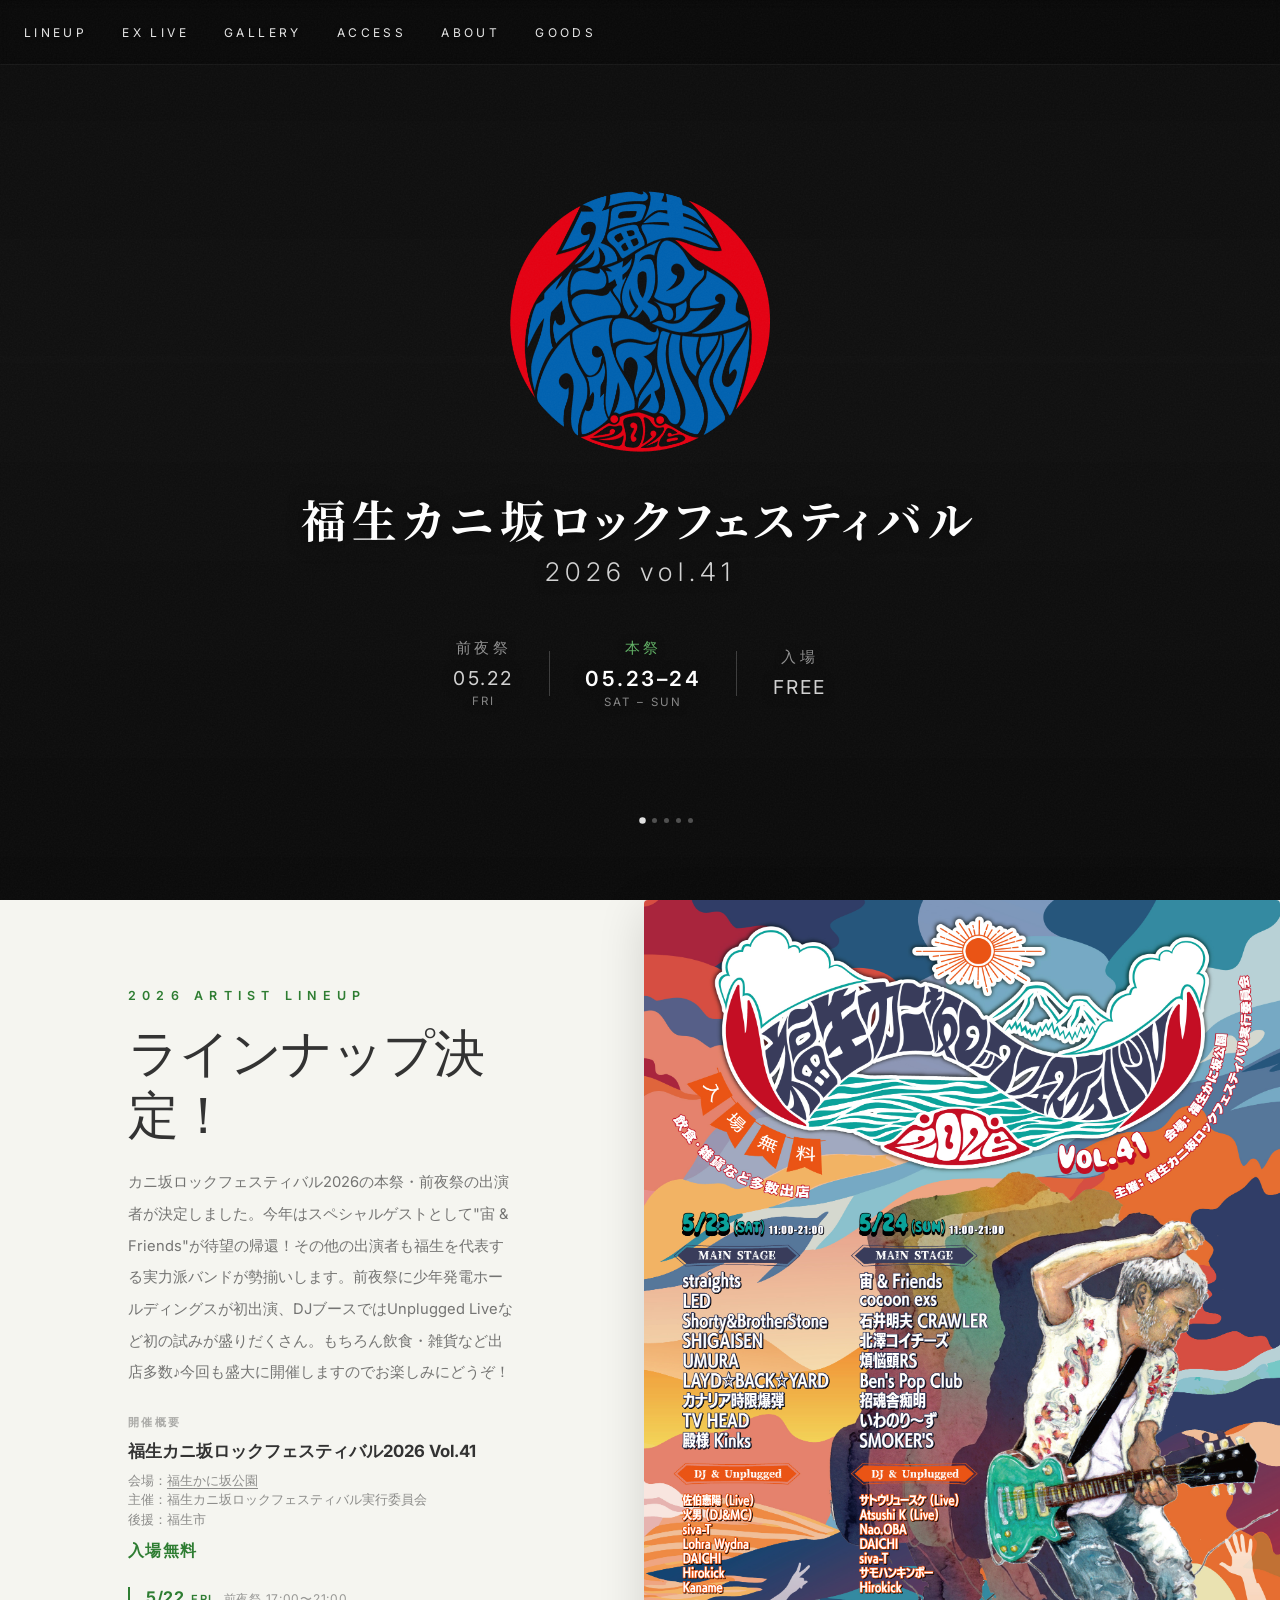
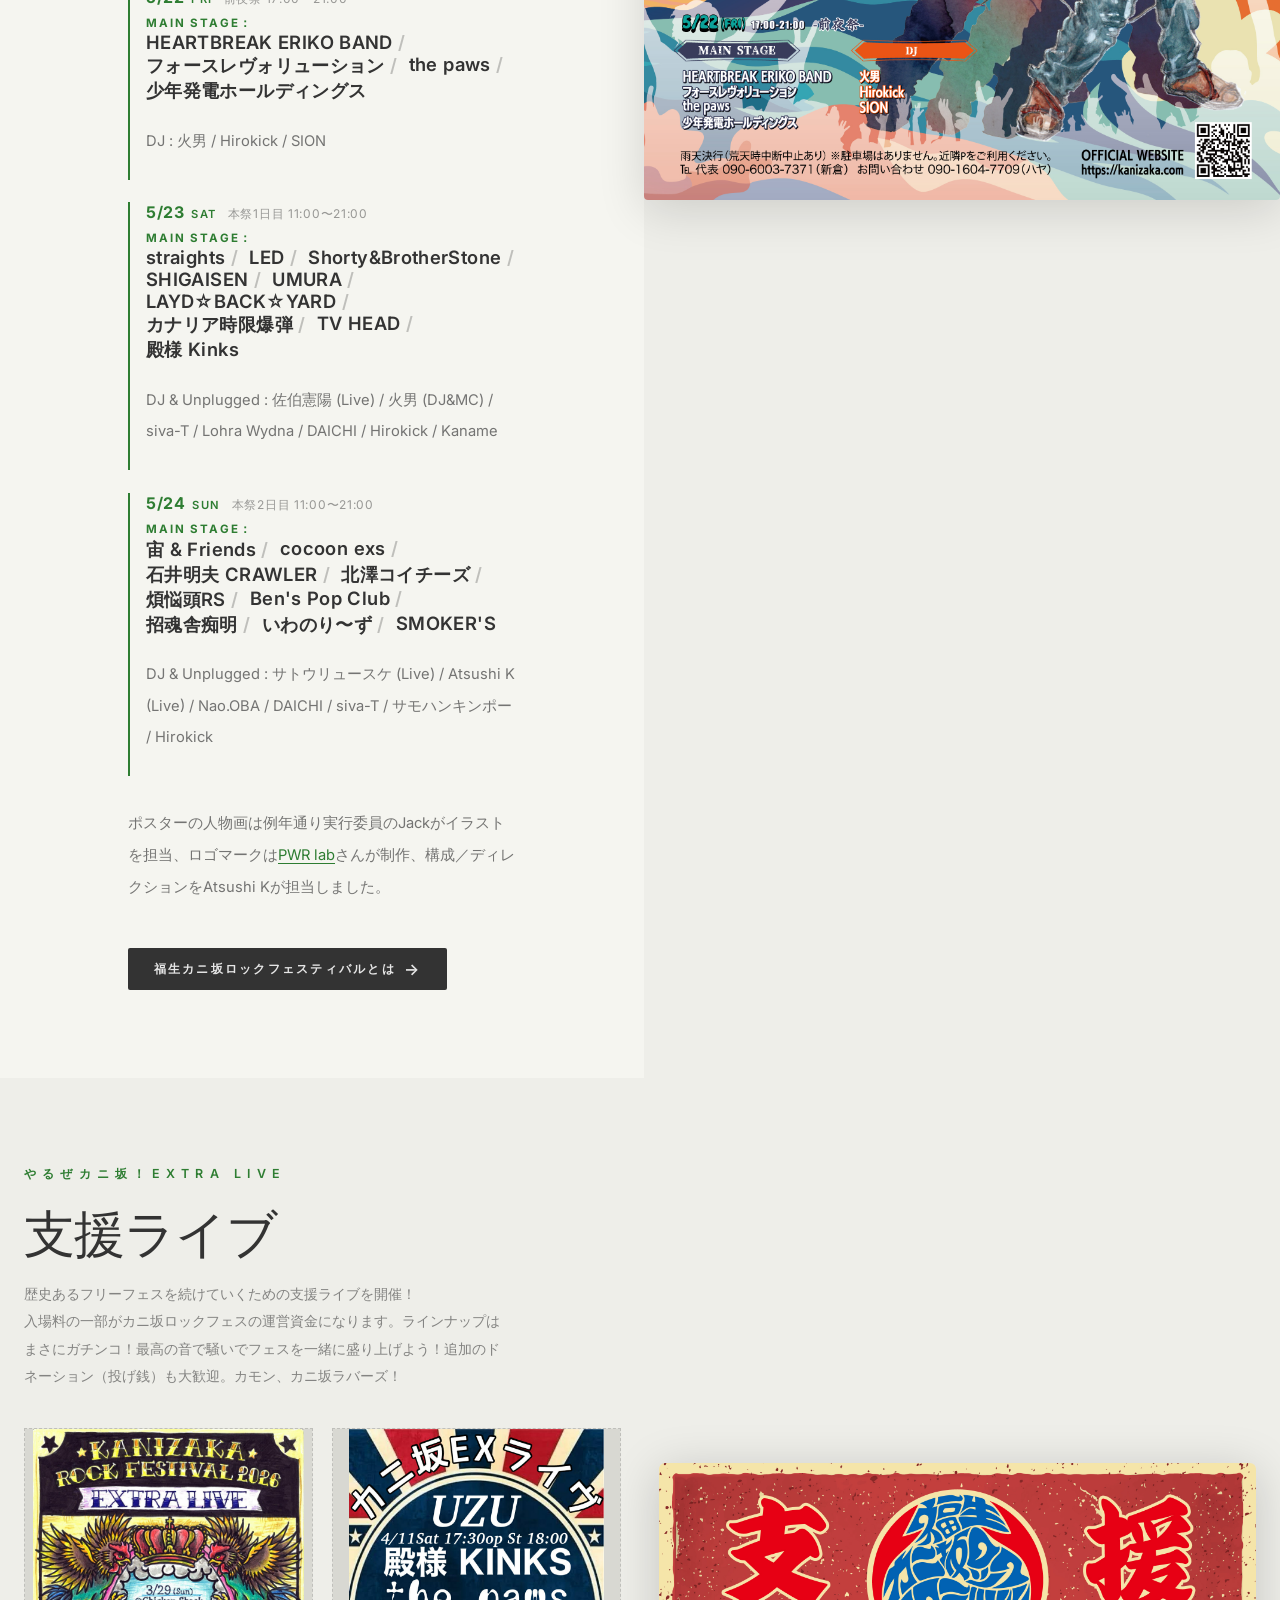
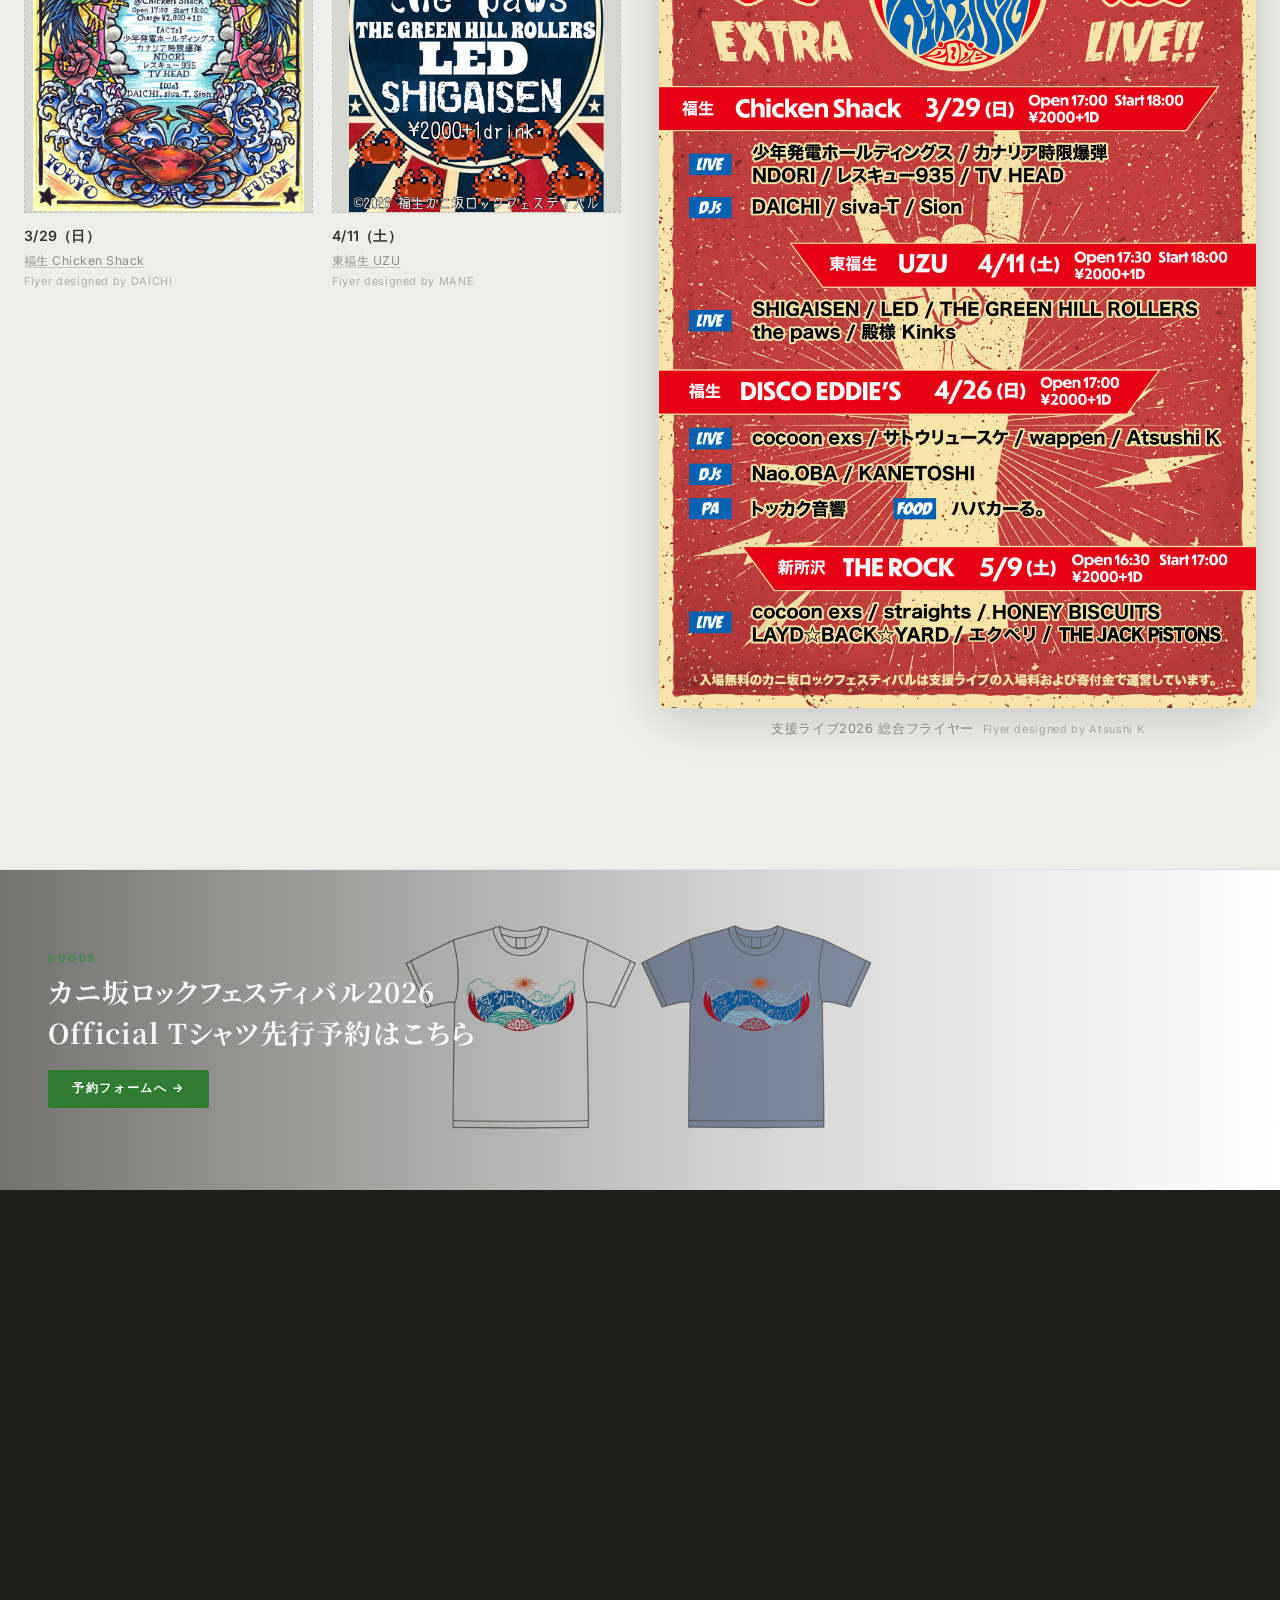
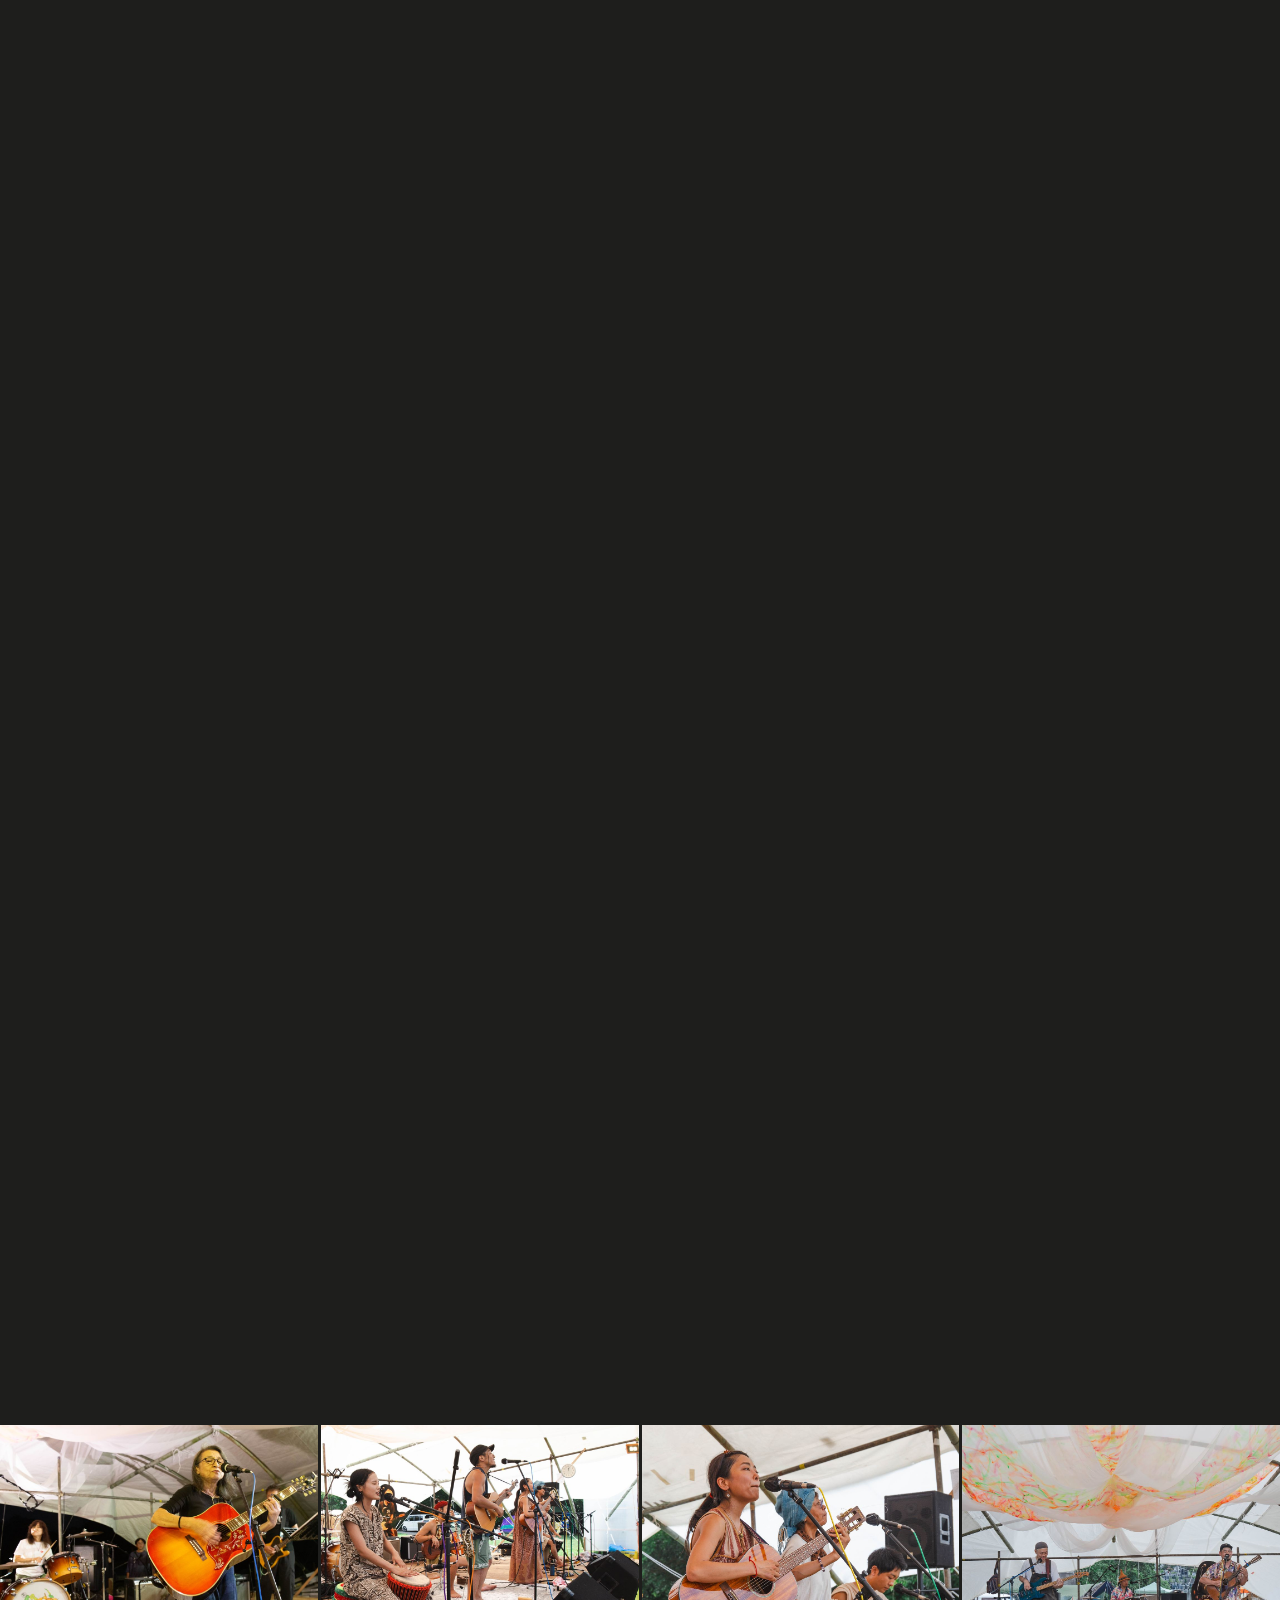
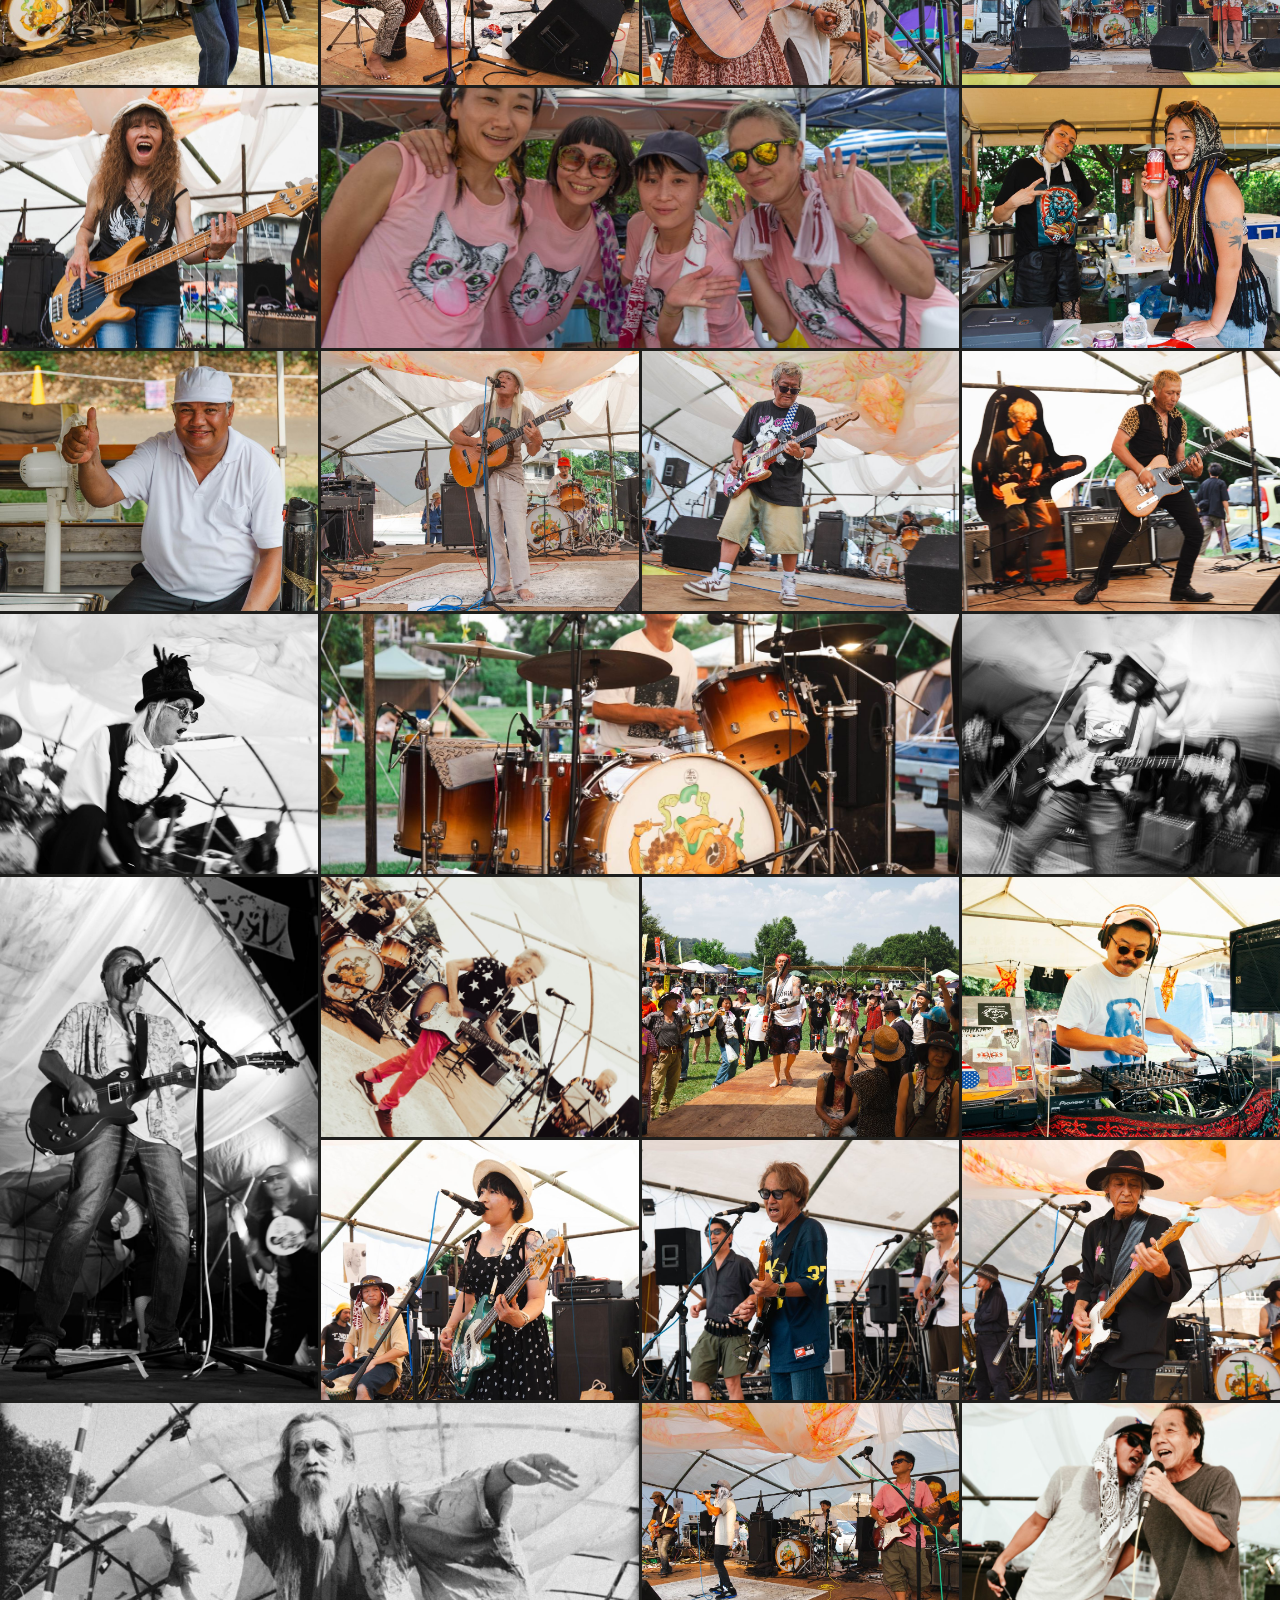
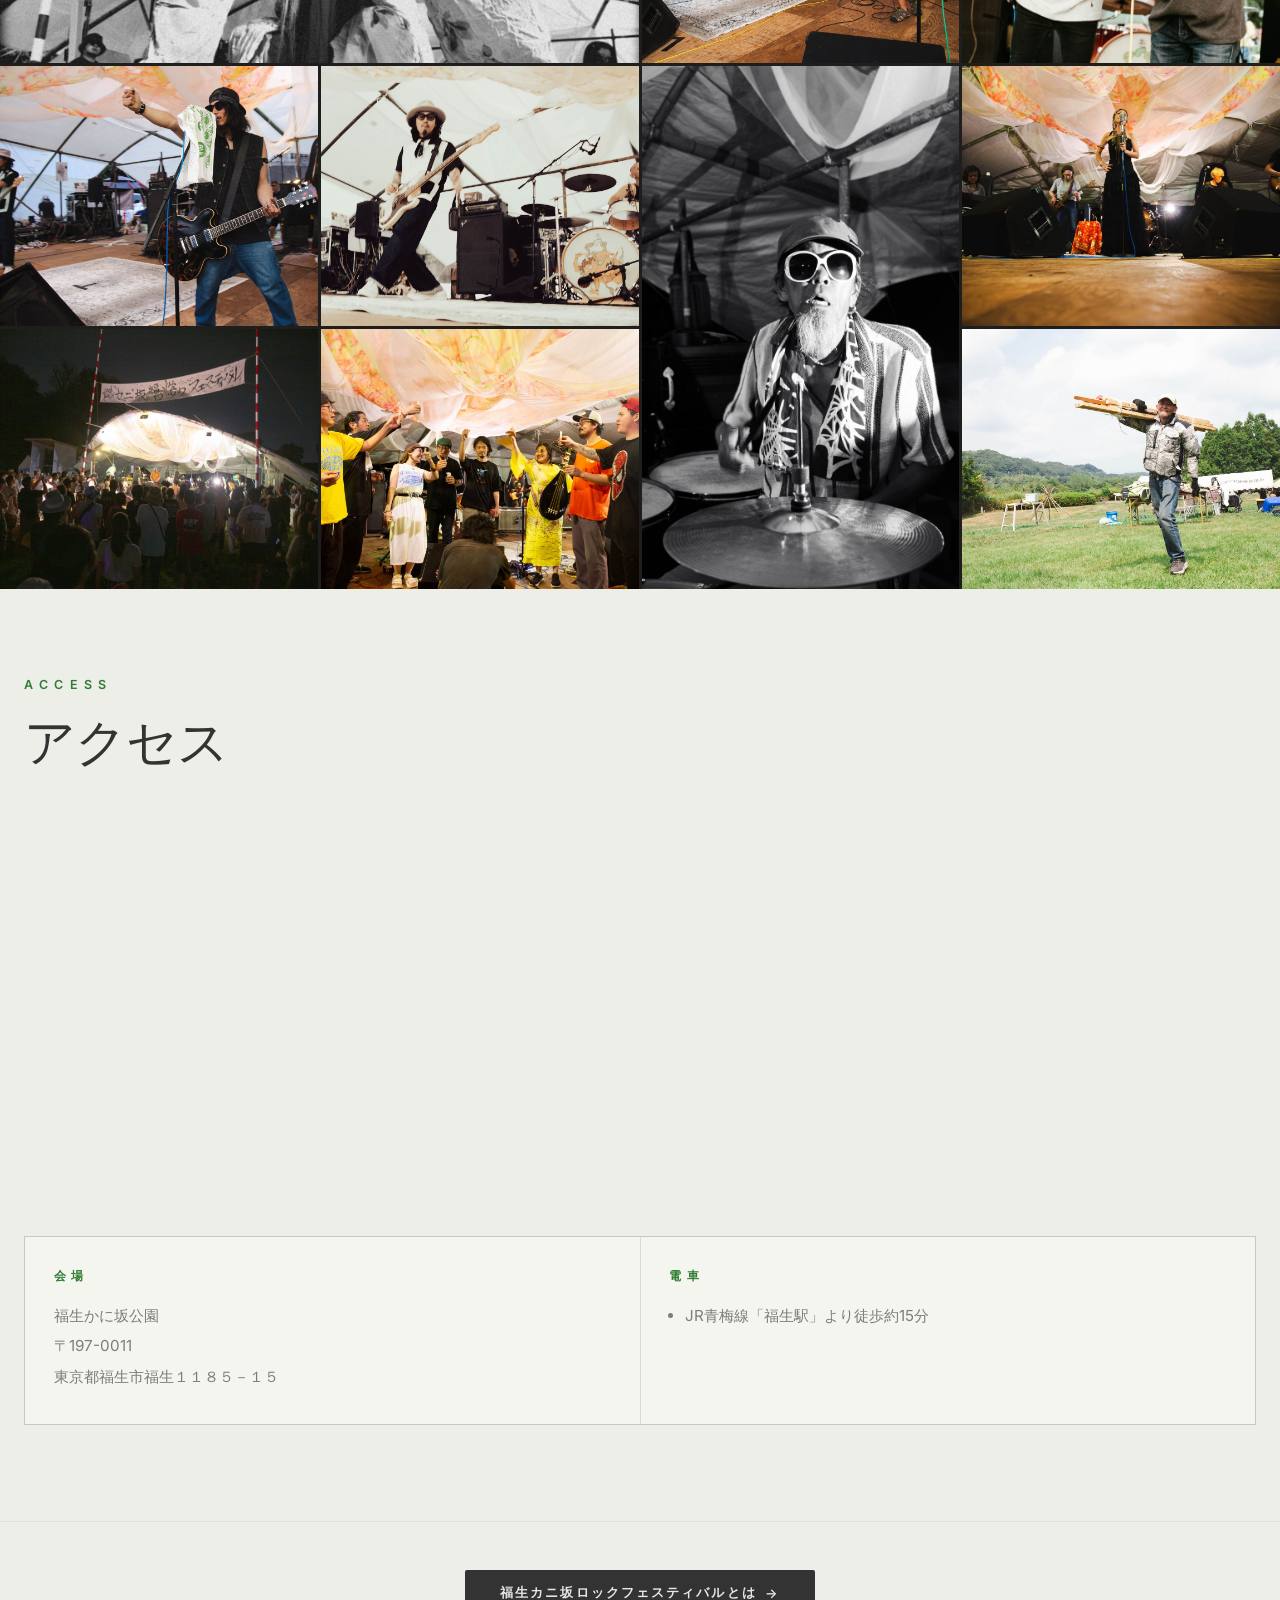
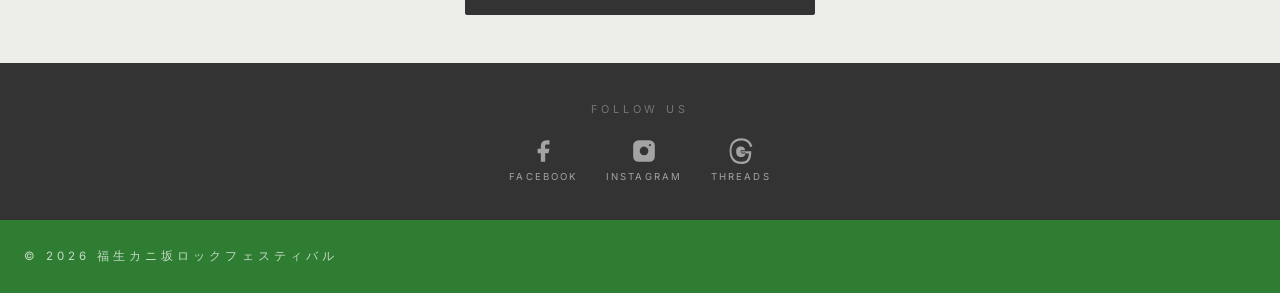
==== commit 0604f2c4: "Add files via upload" ====
--- a/index.html
+++ b/index.html
@@ -1879,7 +1879,7 @@
     </section><!-- /lineup -->
 
     <!-- ═══ TIMETABLE ═══ -->
-    <section id="timetable" class="timetable">
+    <section id="timetable" class="timetable" style="display:none">
       <div class="container">
         <span class="eyebrow reveal">Timetable</span>
         <h2 class="section-heading reveal d1">タイムテーブル</h2>
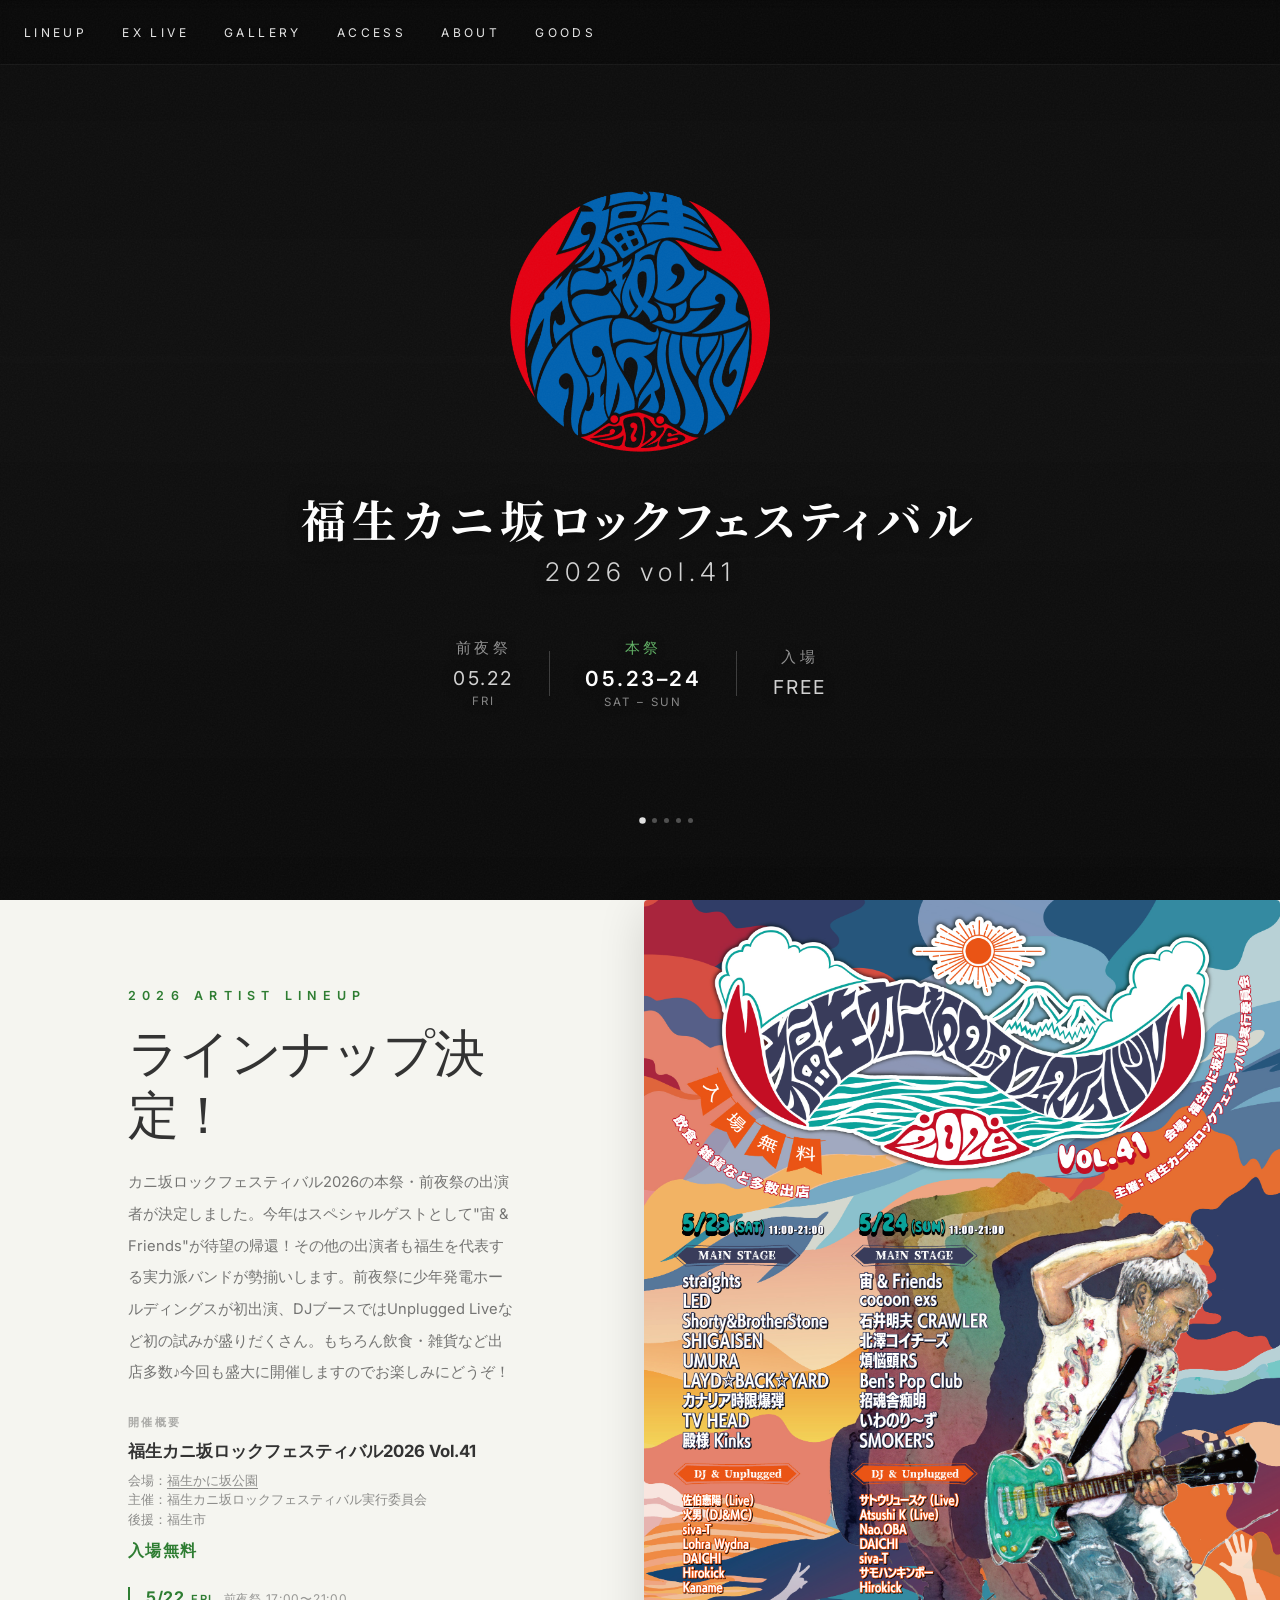
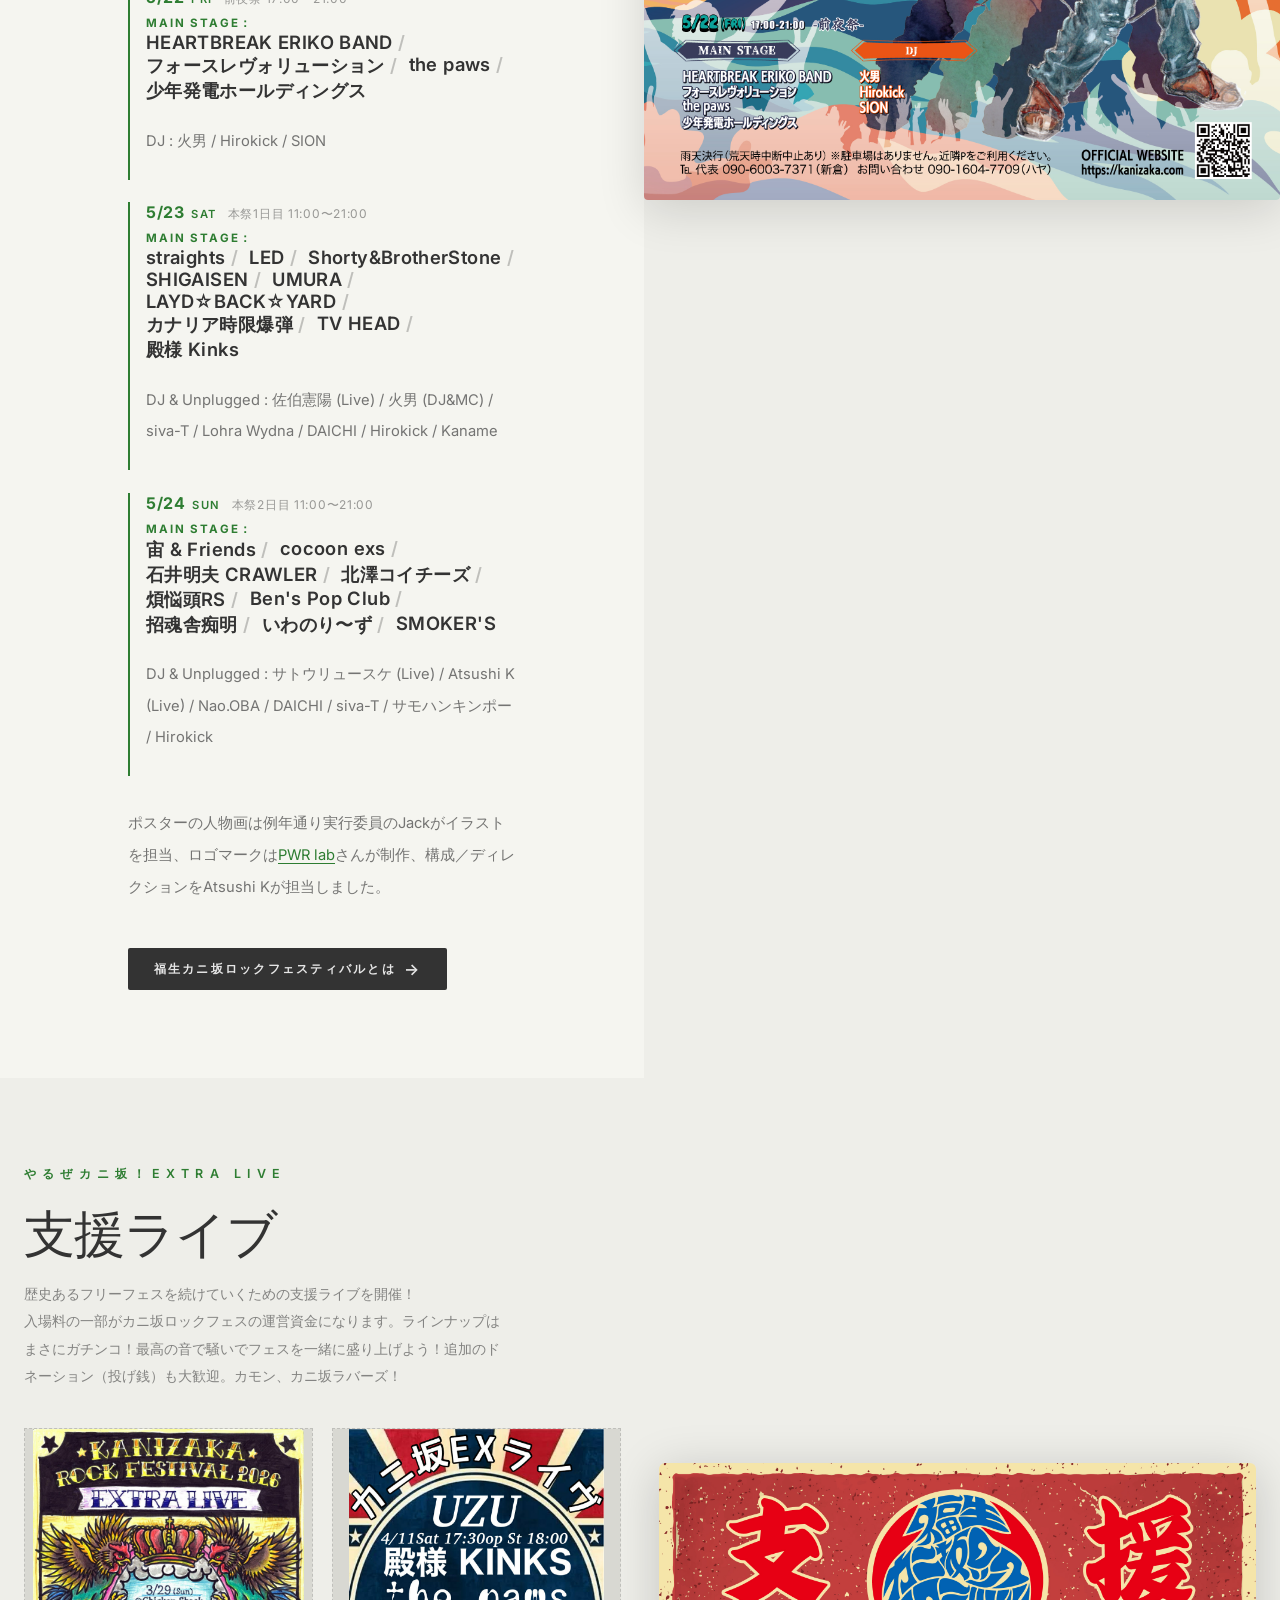
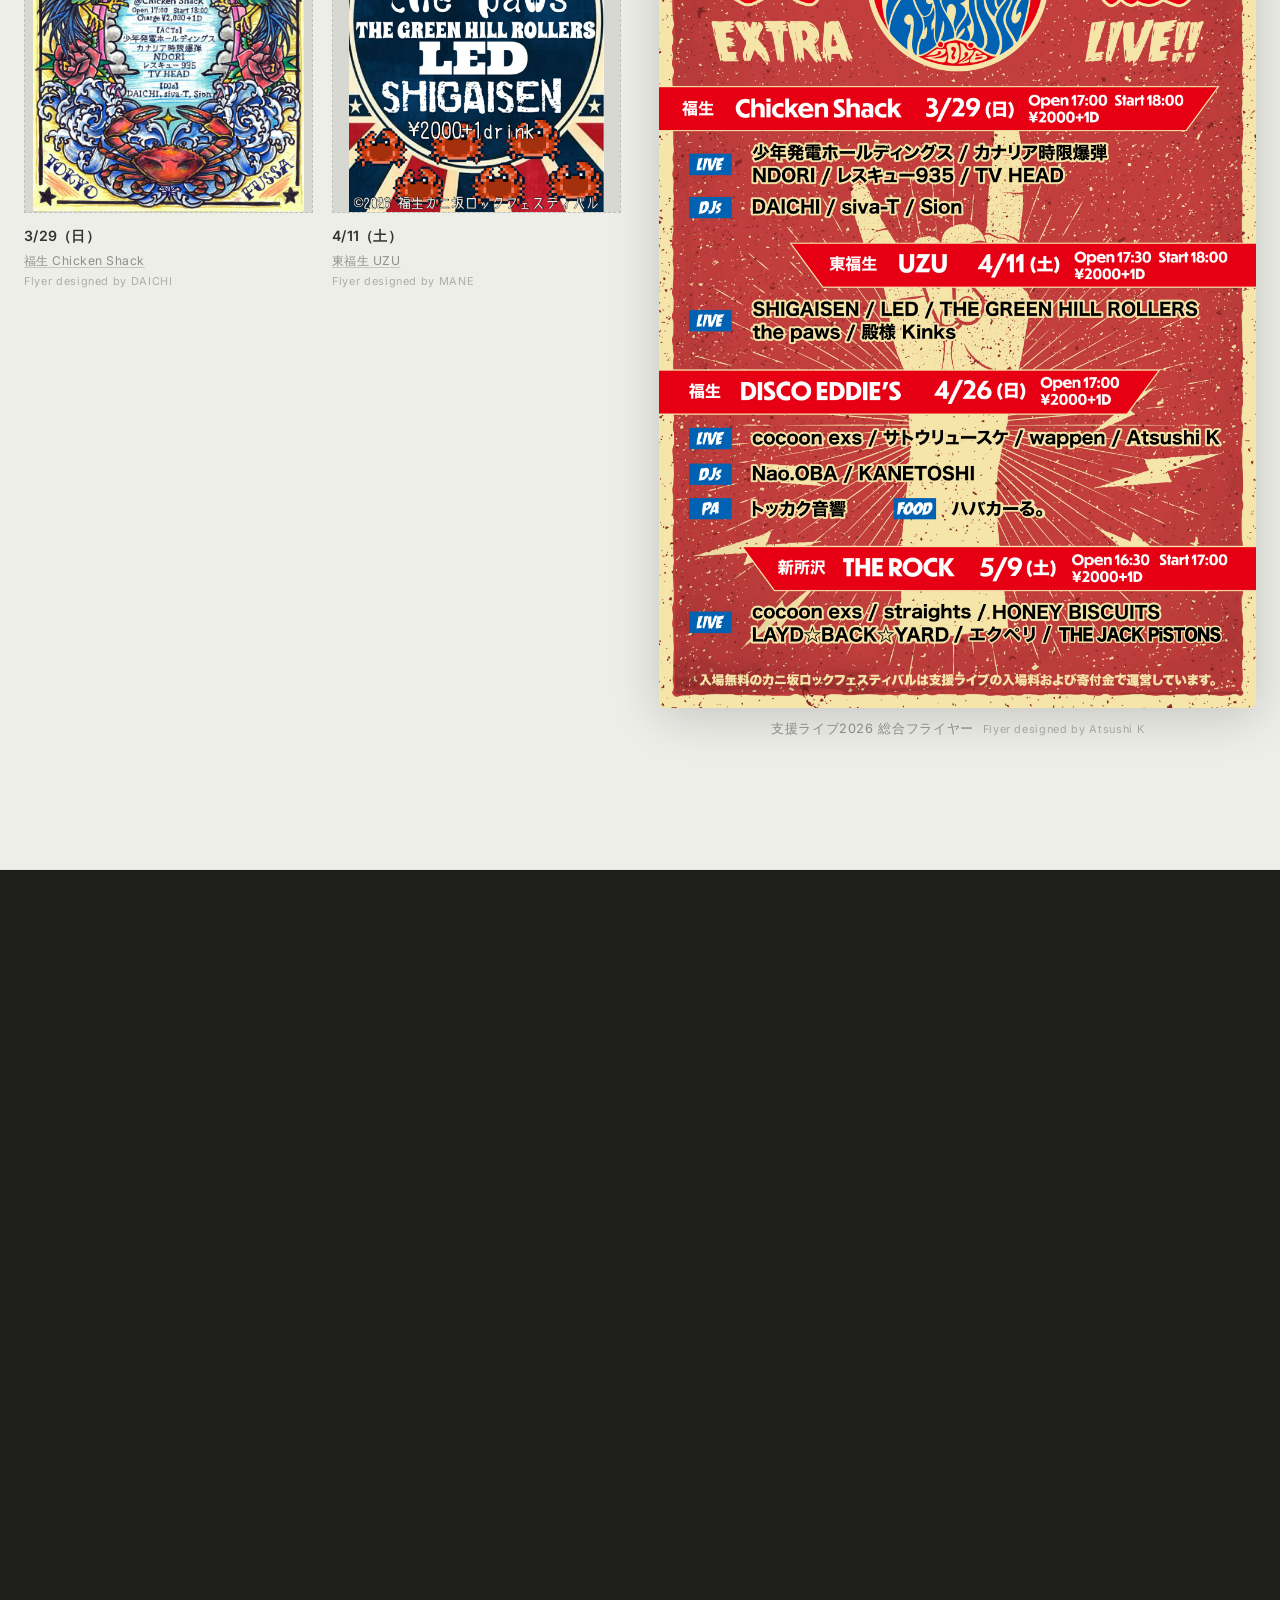
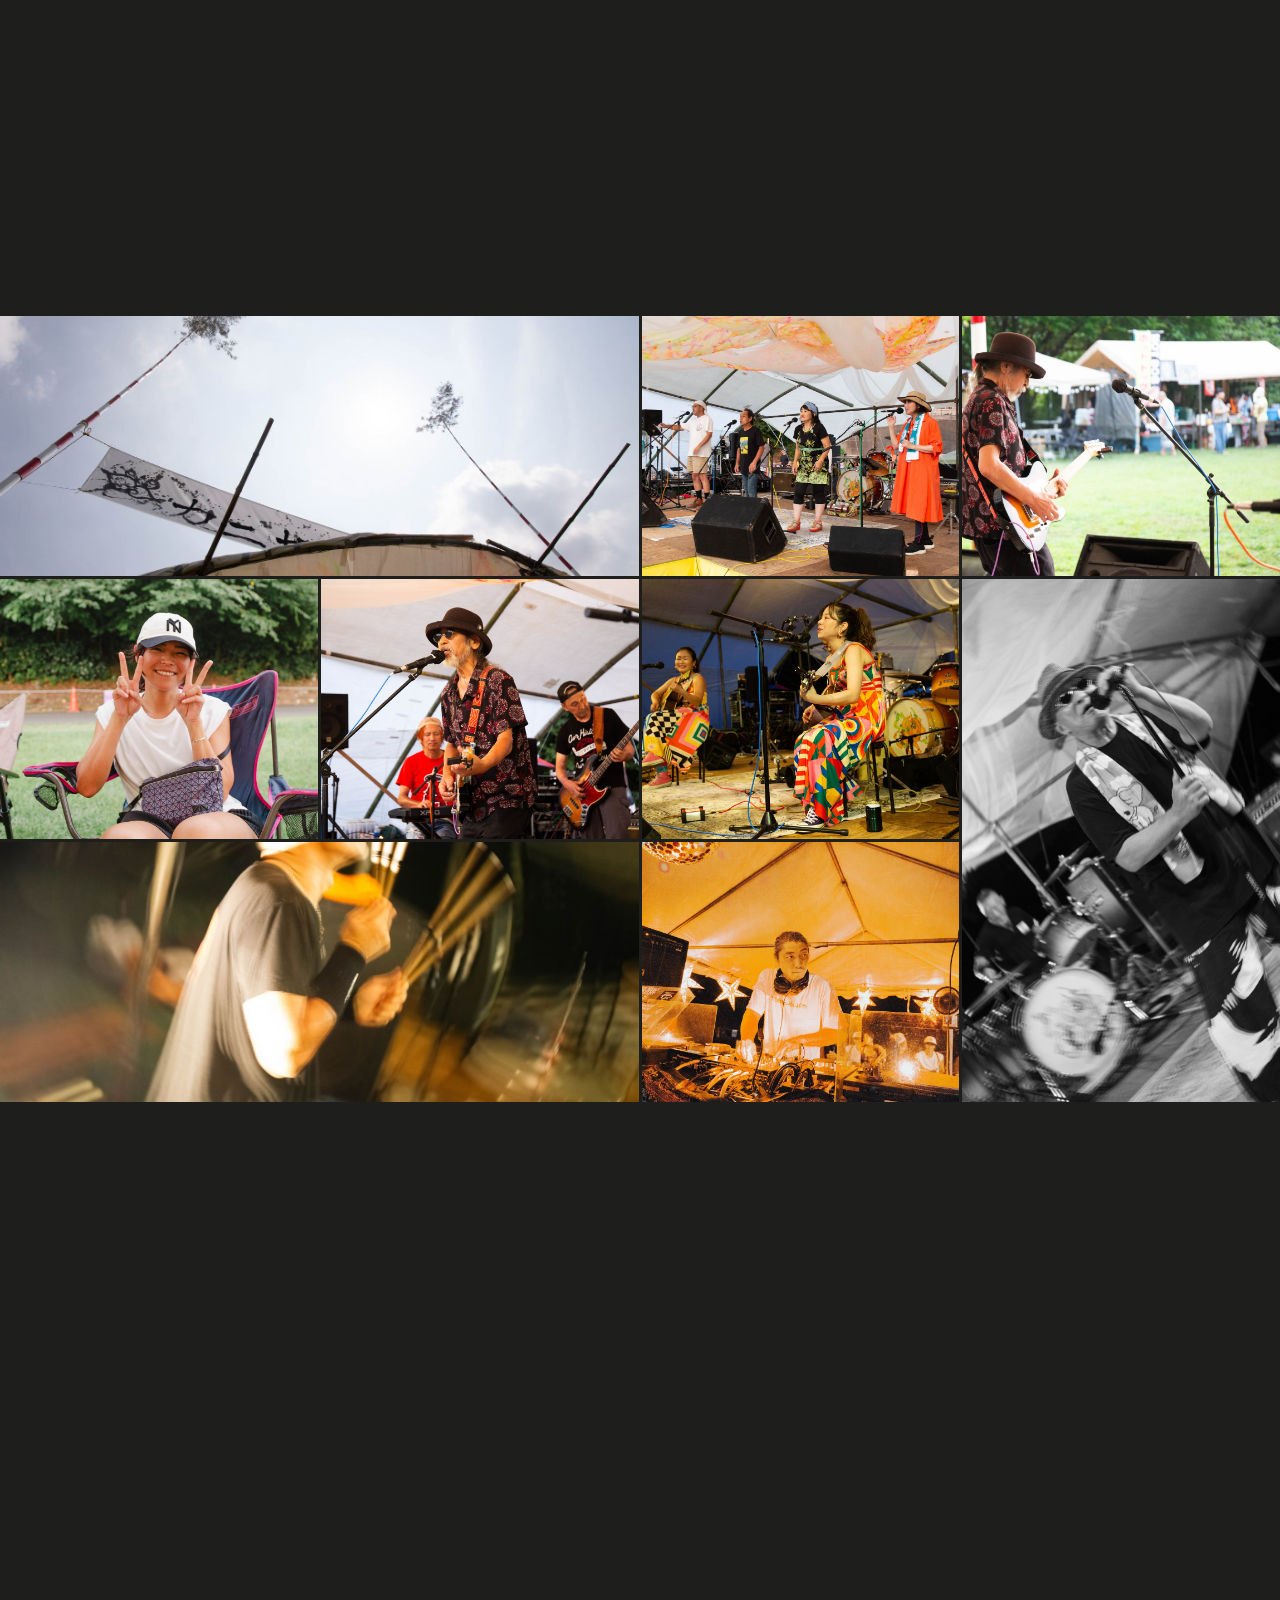
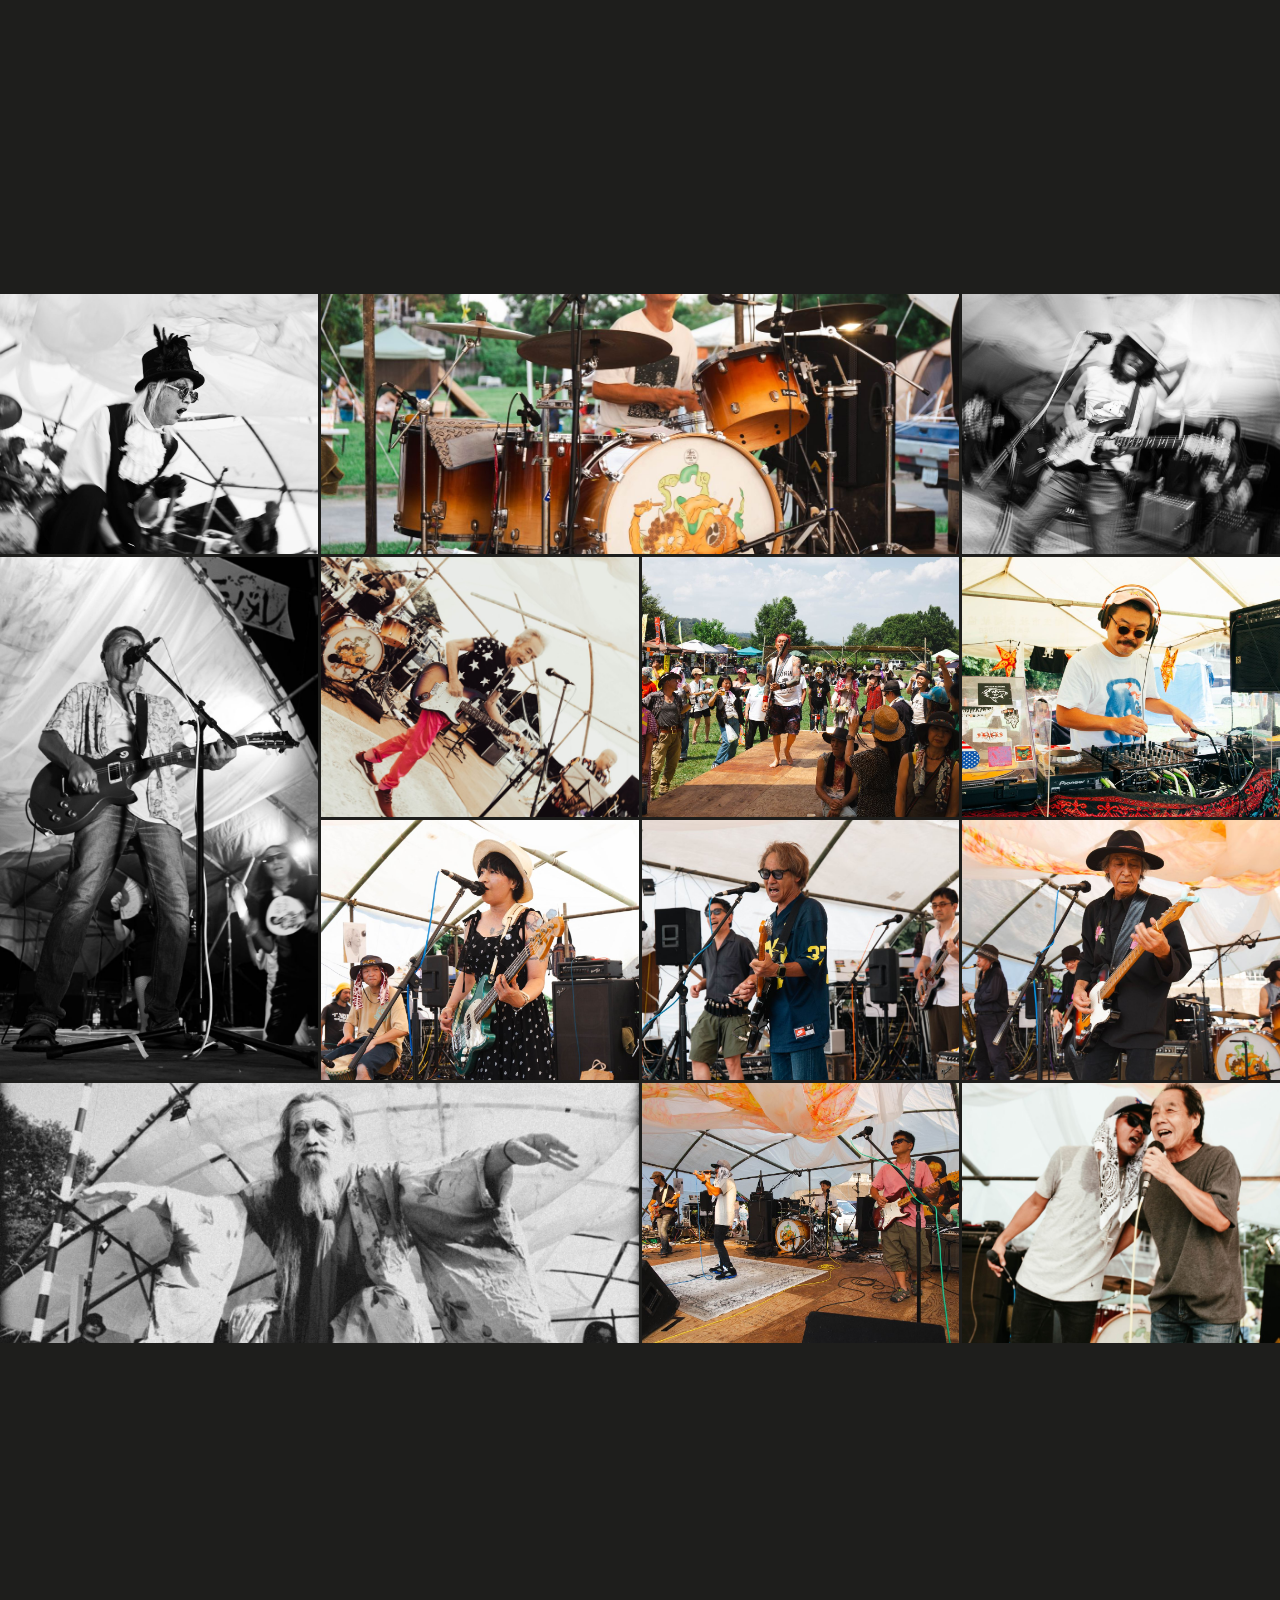
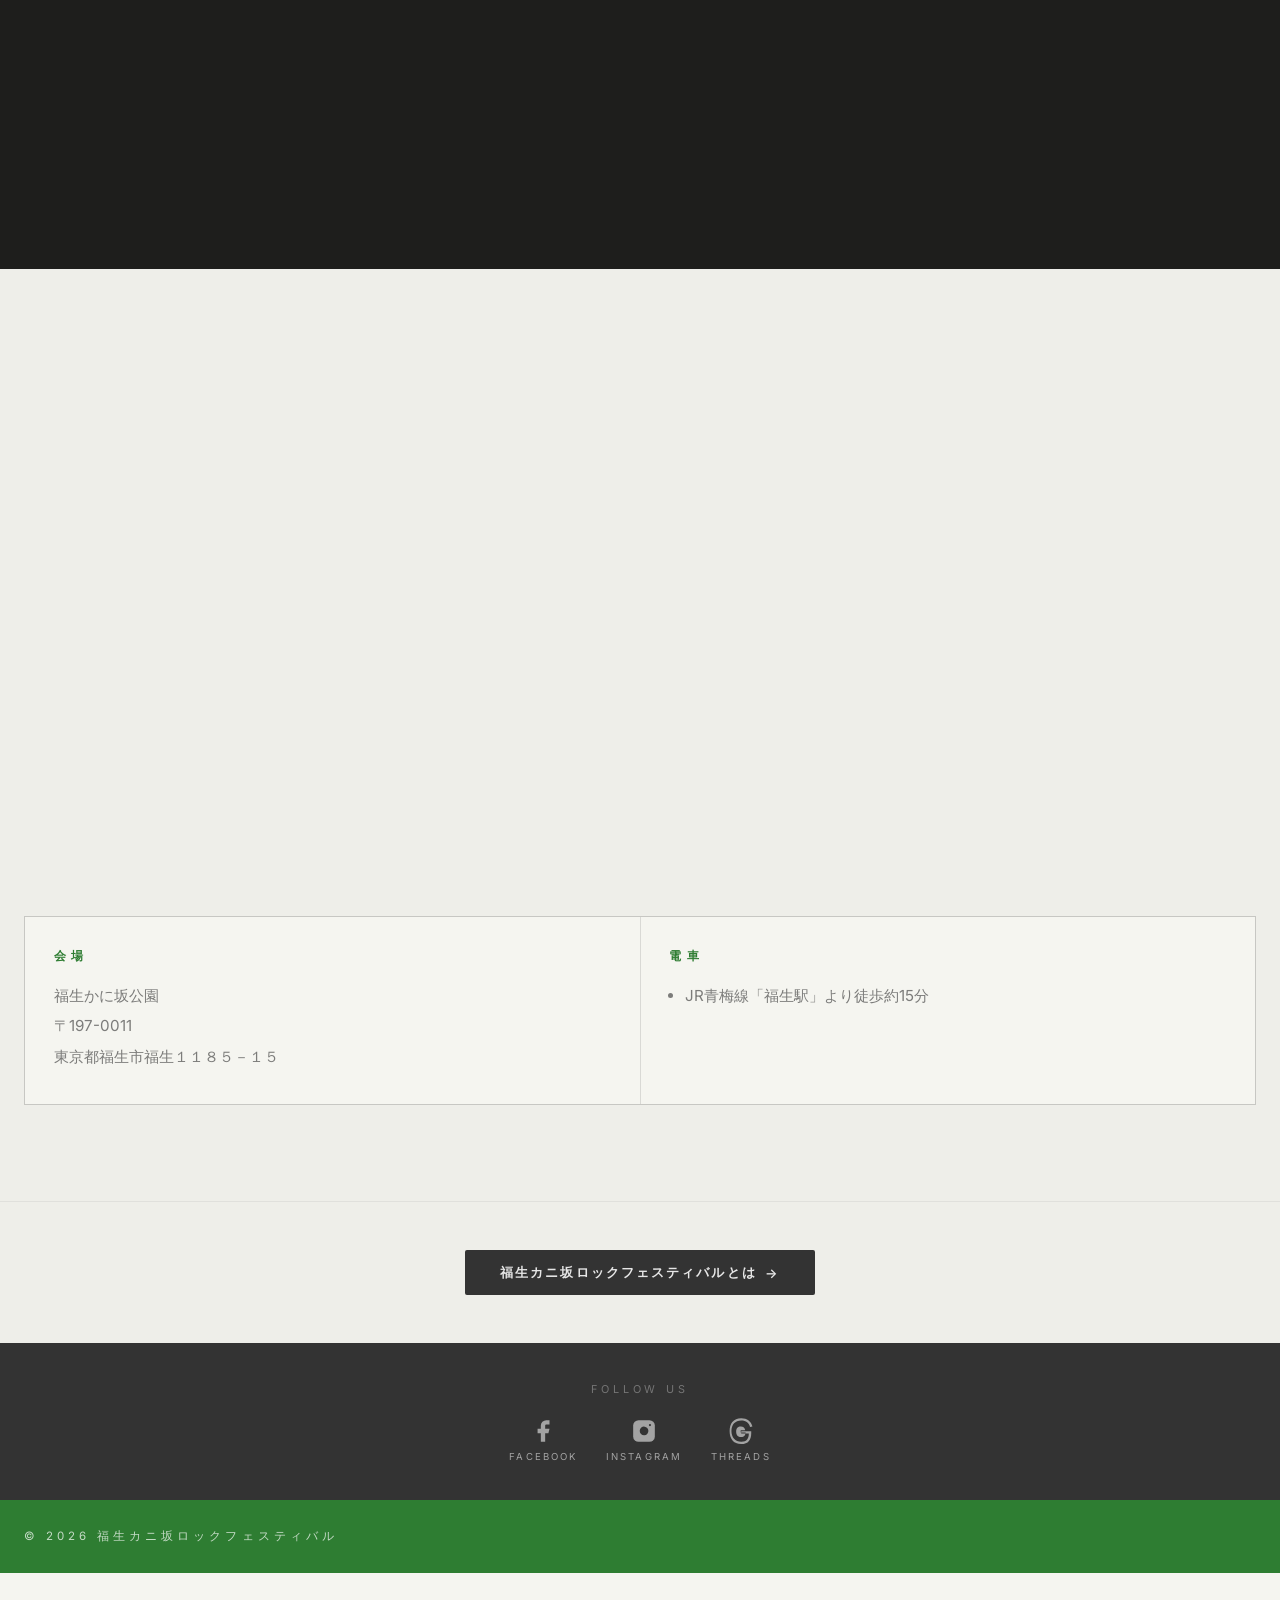
==== commit 56dcf8f0: "Add files via upload" ====
--- a/index.html
+++ b/index.html
@@ -1975,7 +1975,10 @@
     <!-- ═══ GOODS BANNER ═══ -->
     <section class="goods-banner-section">
       <a href="goods.html" class="goods-banner-link" aria-label="カニ坂ロックフェスティバル2026 オフィシャルTシャツ先行予約はこちら">
-        <img src="images/official-t.jpg" alt="カニ坂ロックフェスティバル2026 オフィシャルTシャツ" loading="lazy">
+        <picture>
+          <source media="(max-width: 767px)" srcset="images/T-SNS.jpg">
+          <img src="images/official-t.jpg" alt="カニ坂ロックフェスティバル2026 オフィシャルTシャツ" loading="lazy">
+        </picture>
         <div class="goods-banner-overlay">
           <span class="goods-banner-eyebrow">Goods</span>
           <p class="goods-banner-title">カニ坂ロックフェスティバル2026<br>Official Tシャツ先行予約はこちら</p>
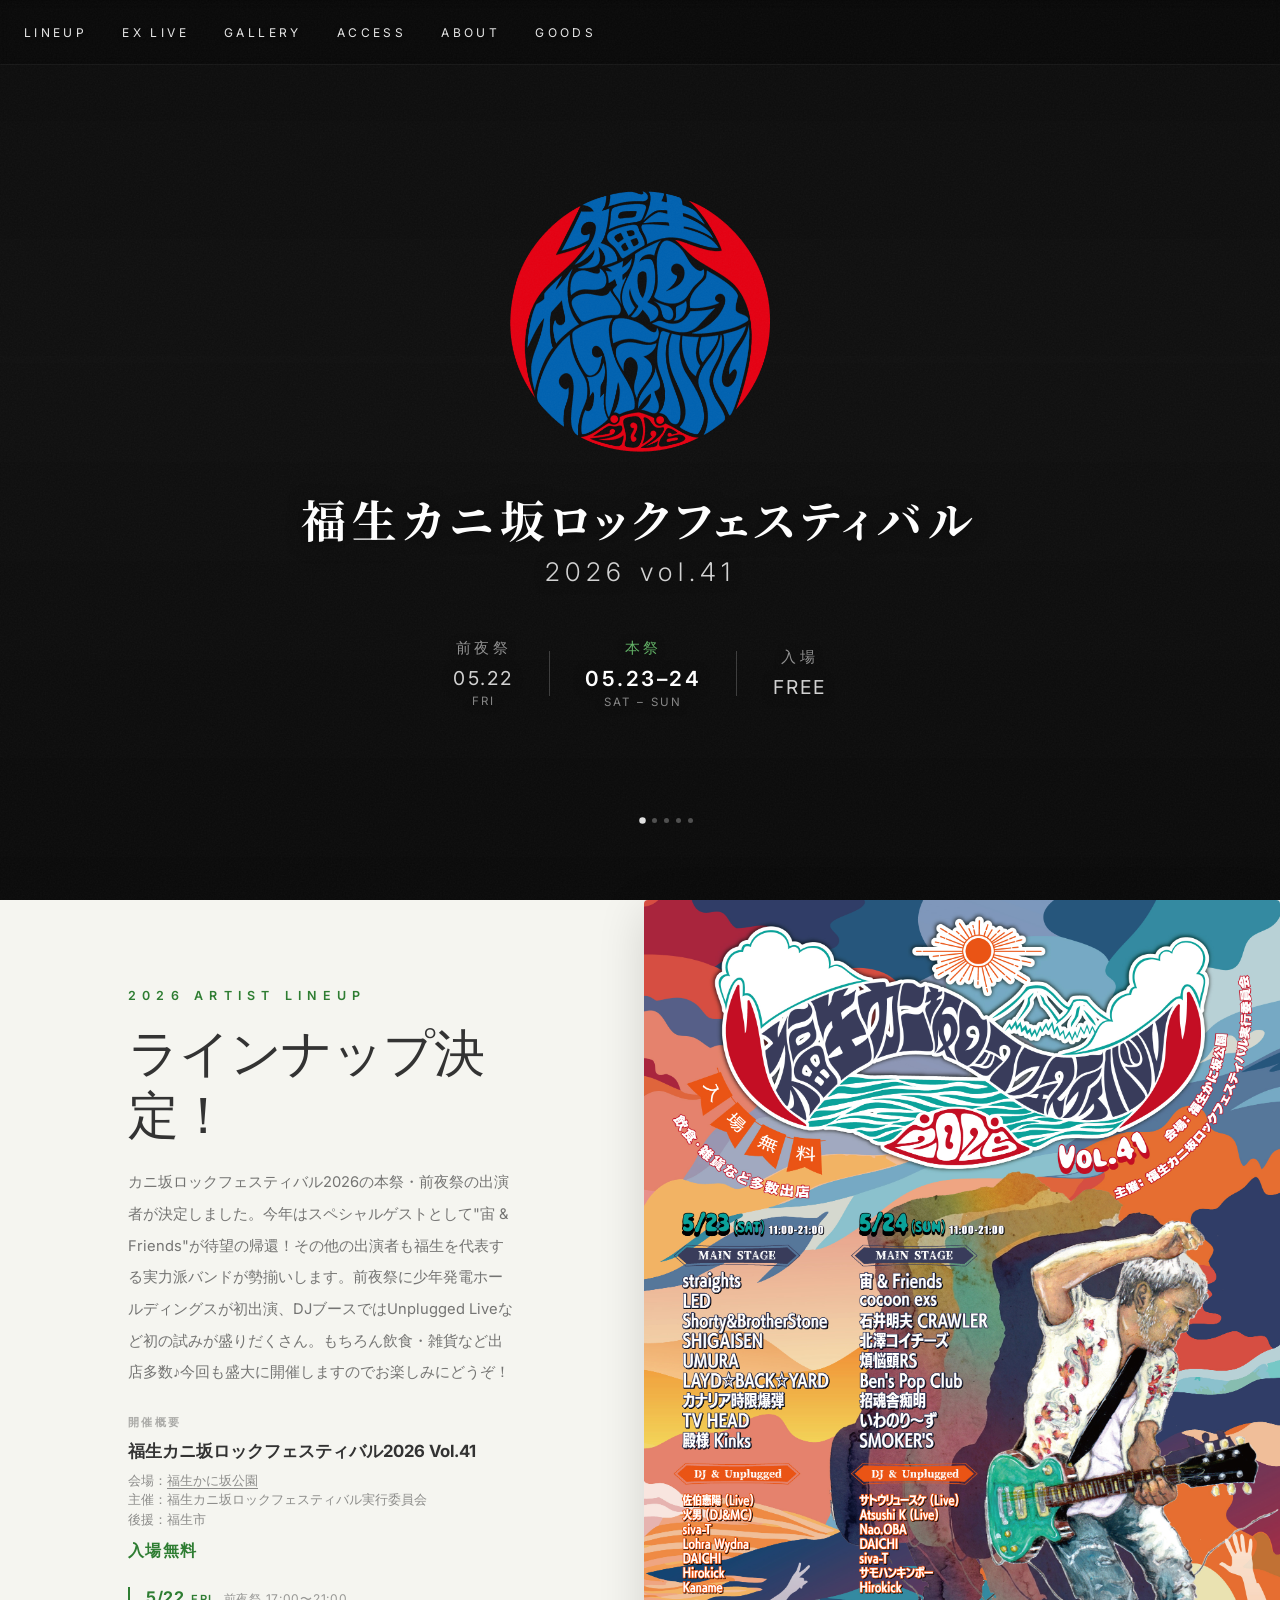
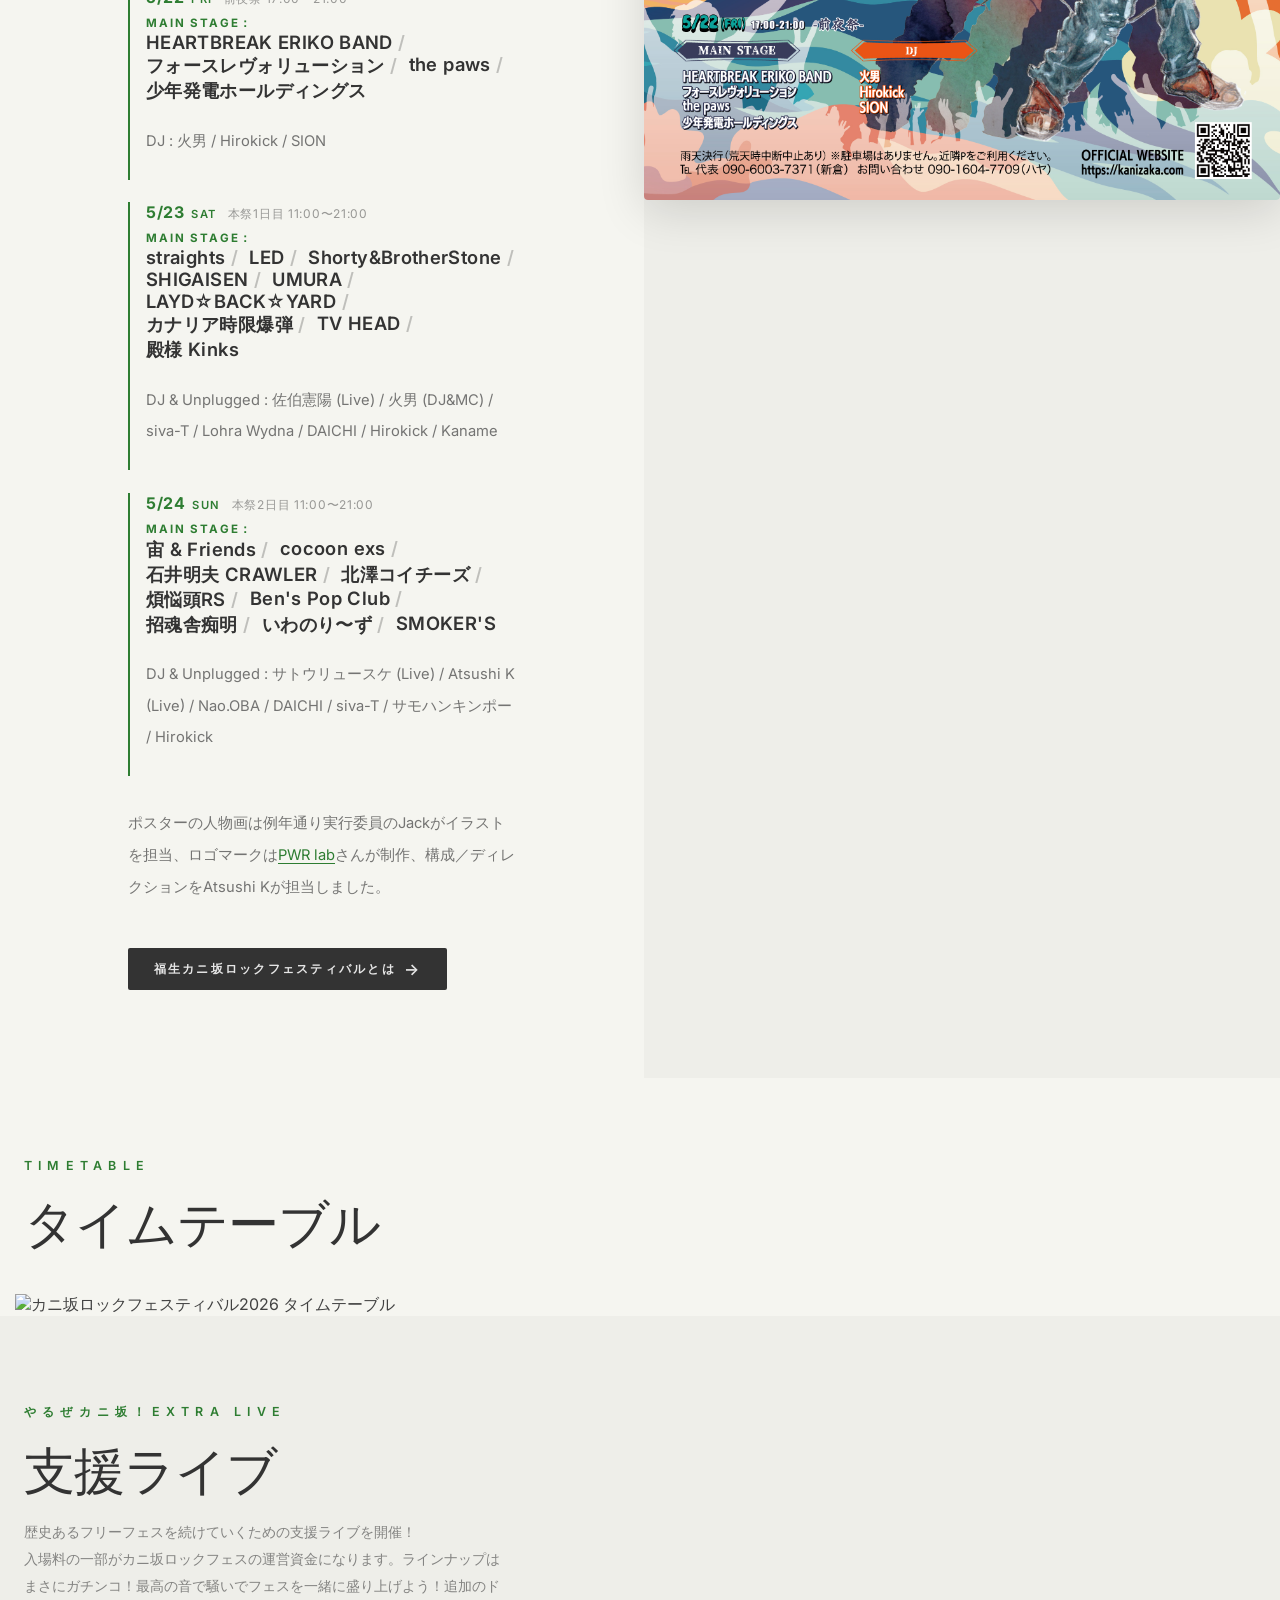
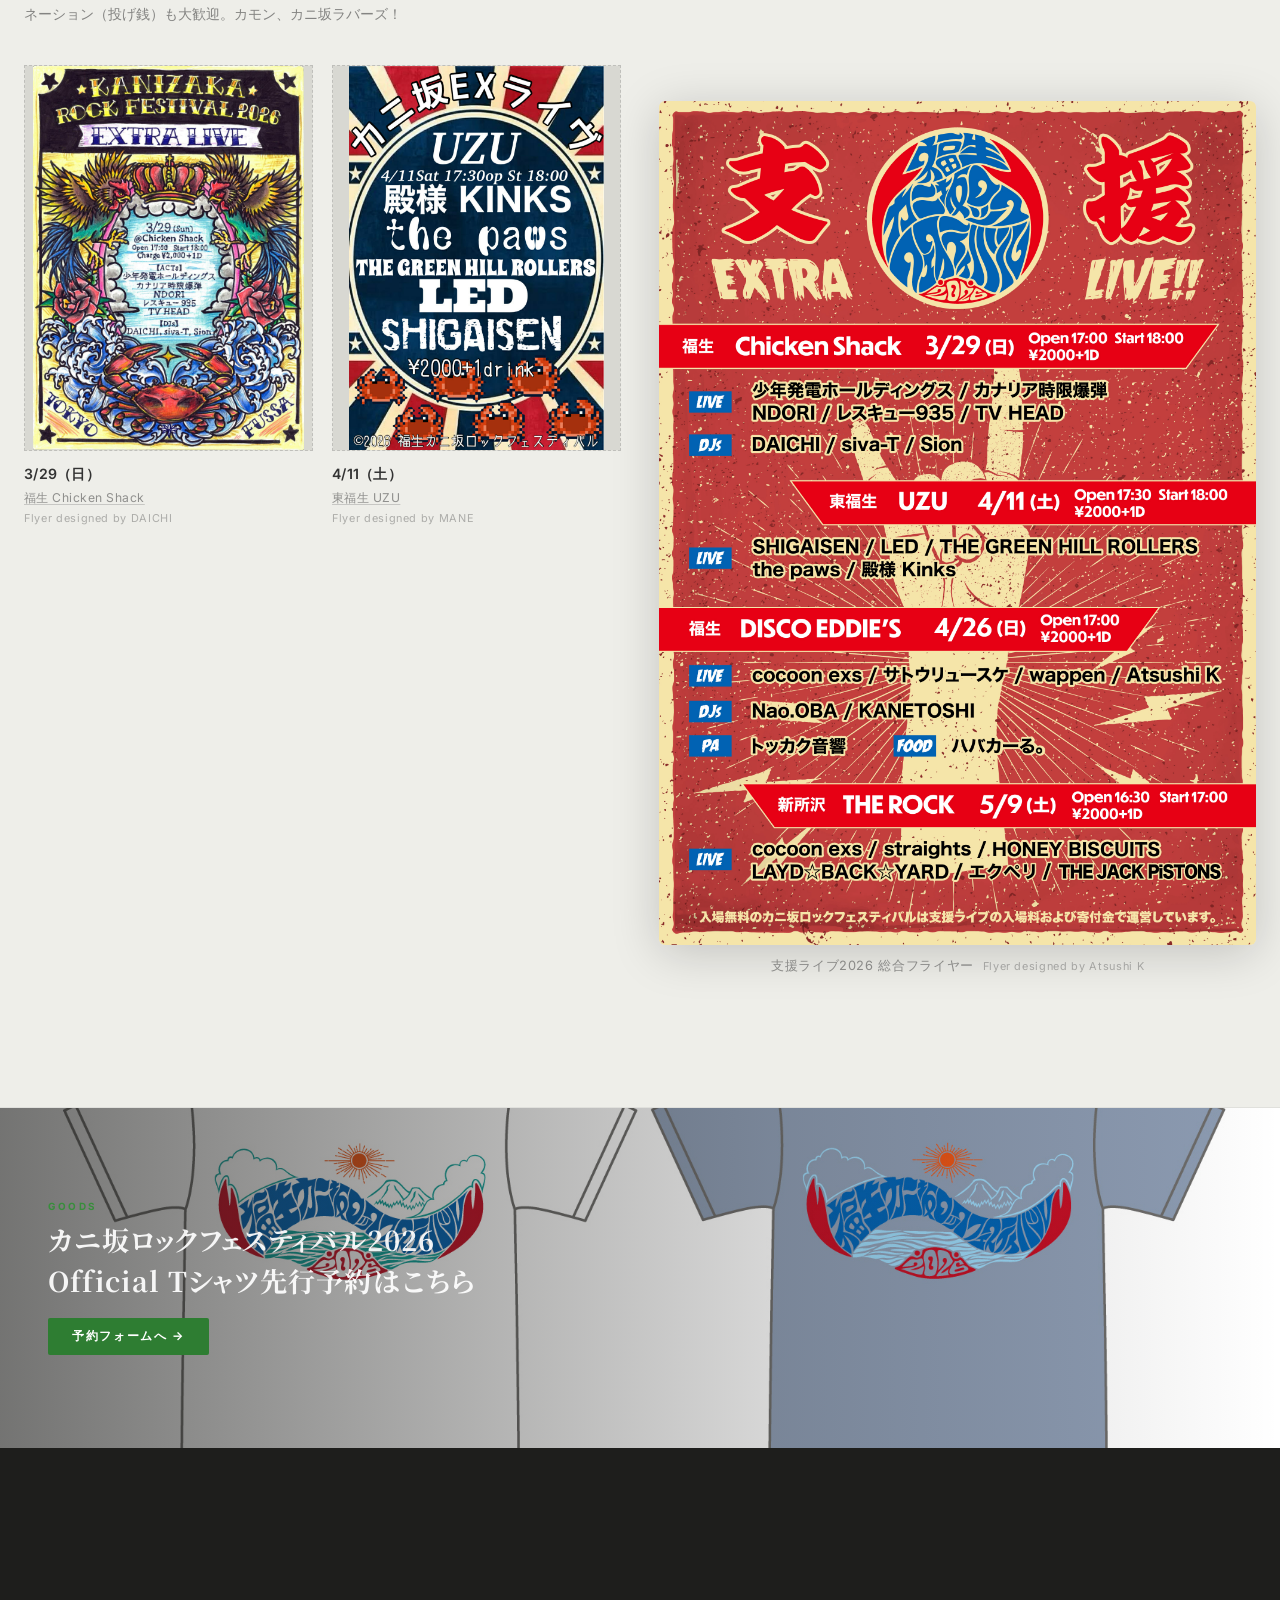
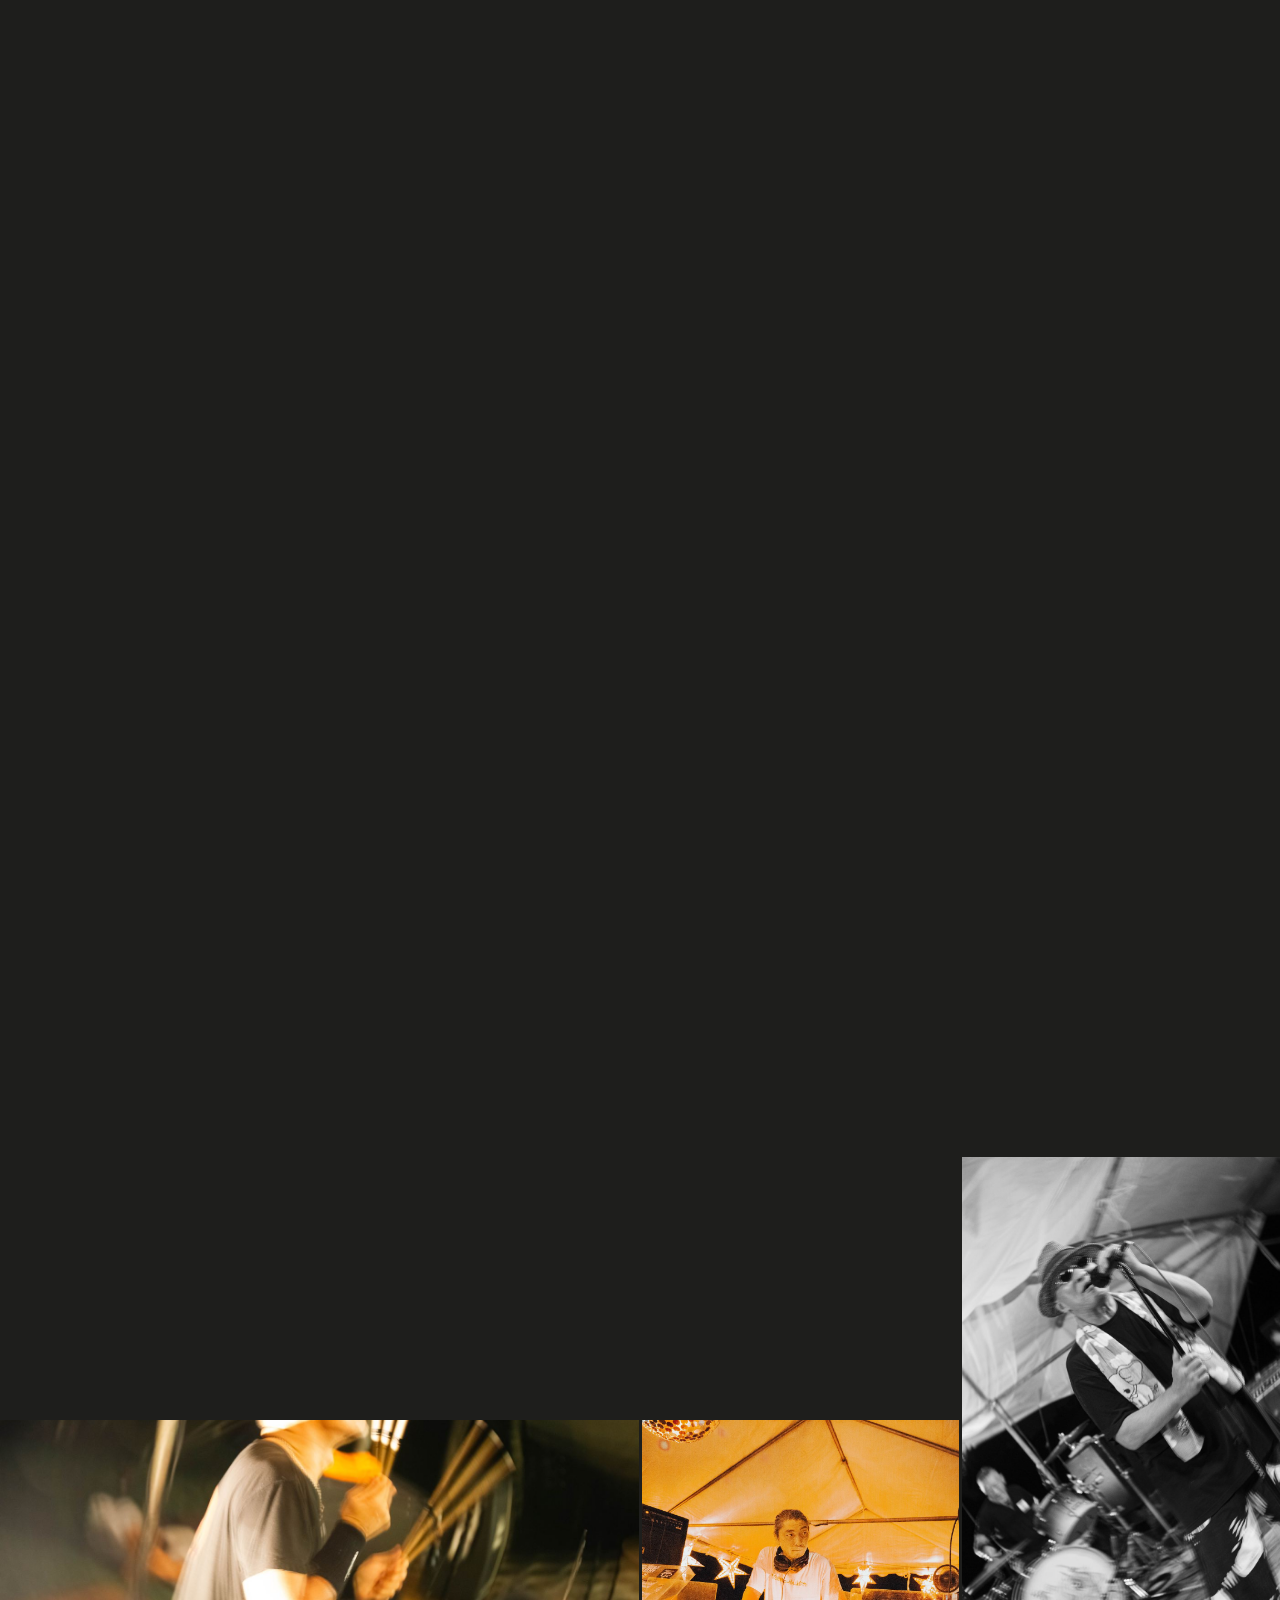
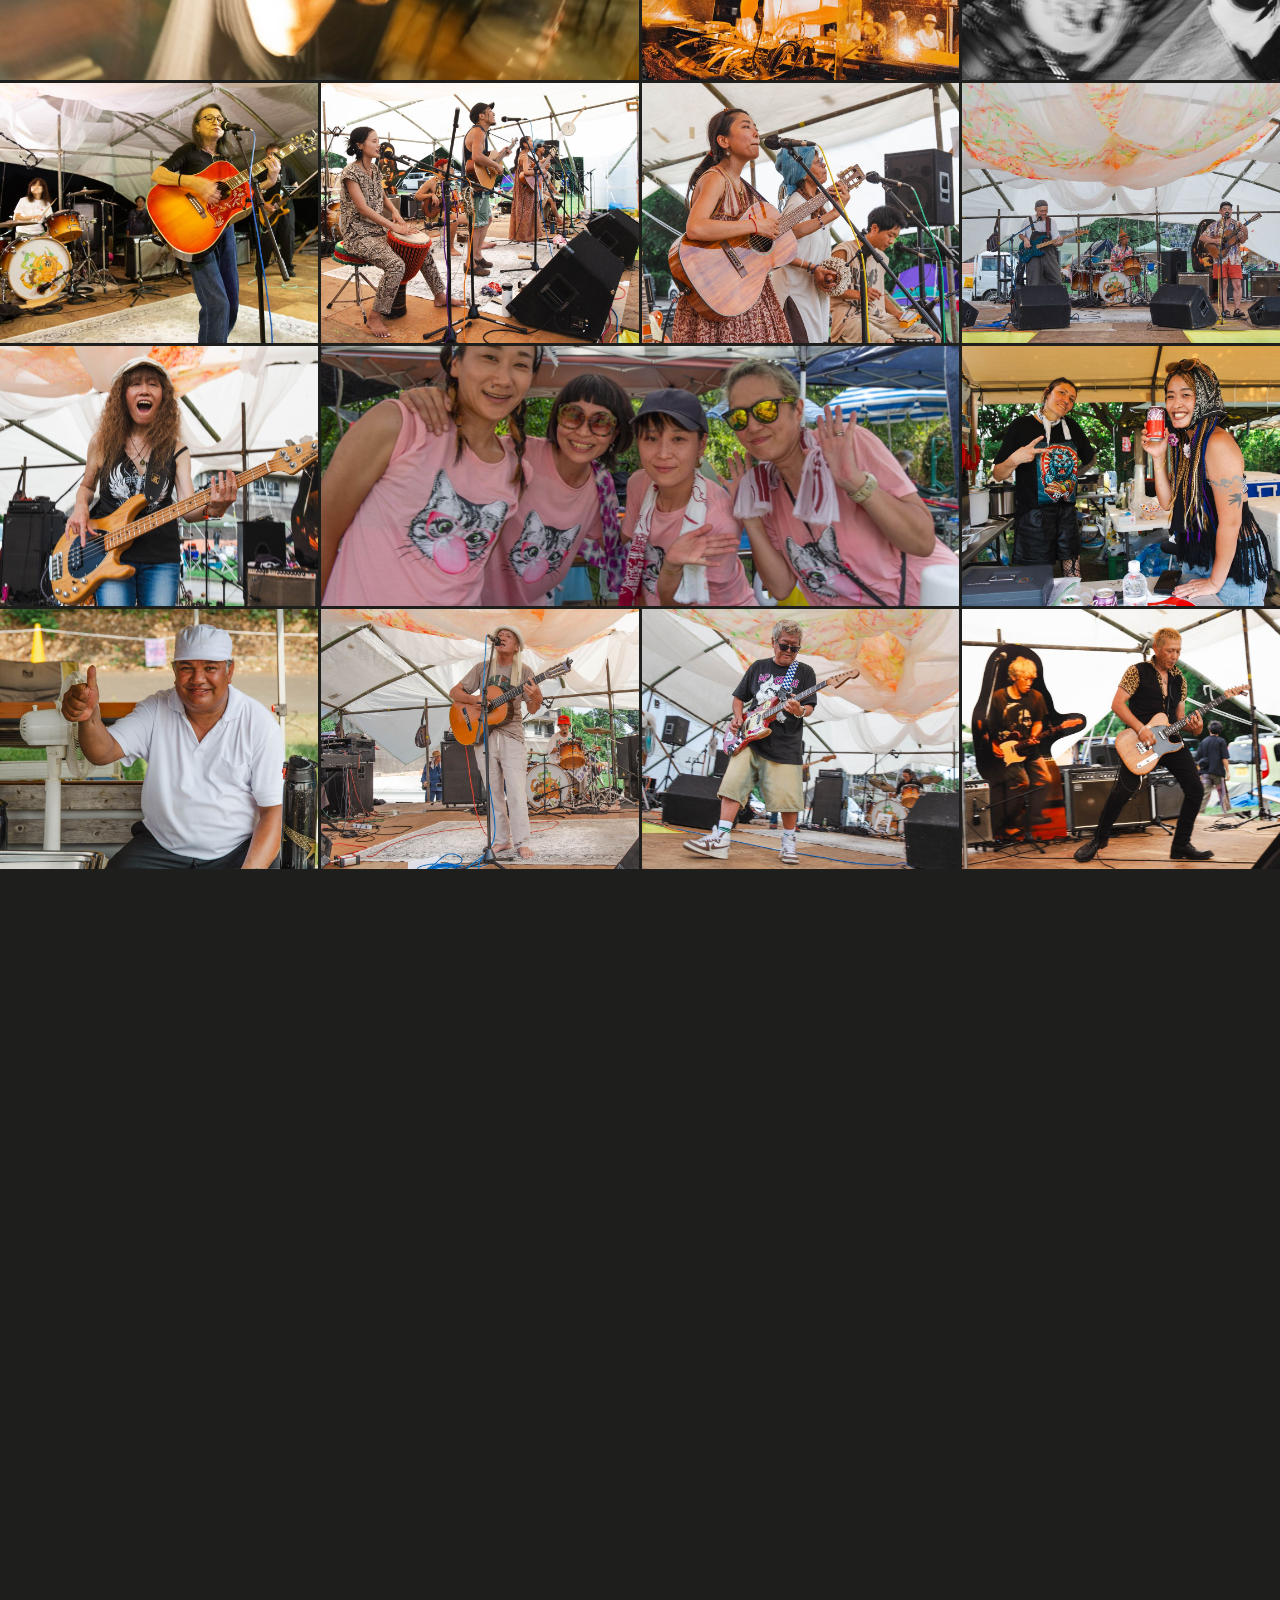
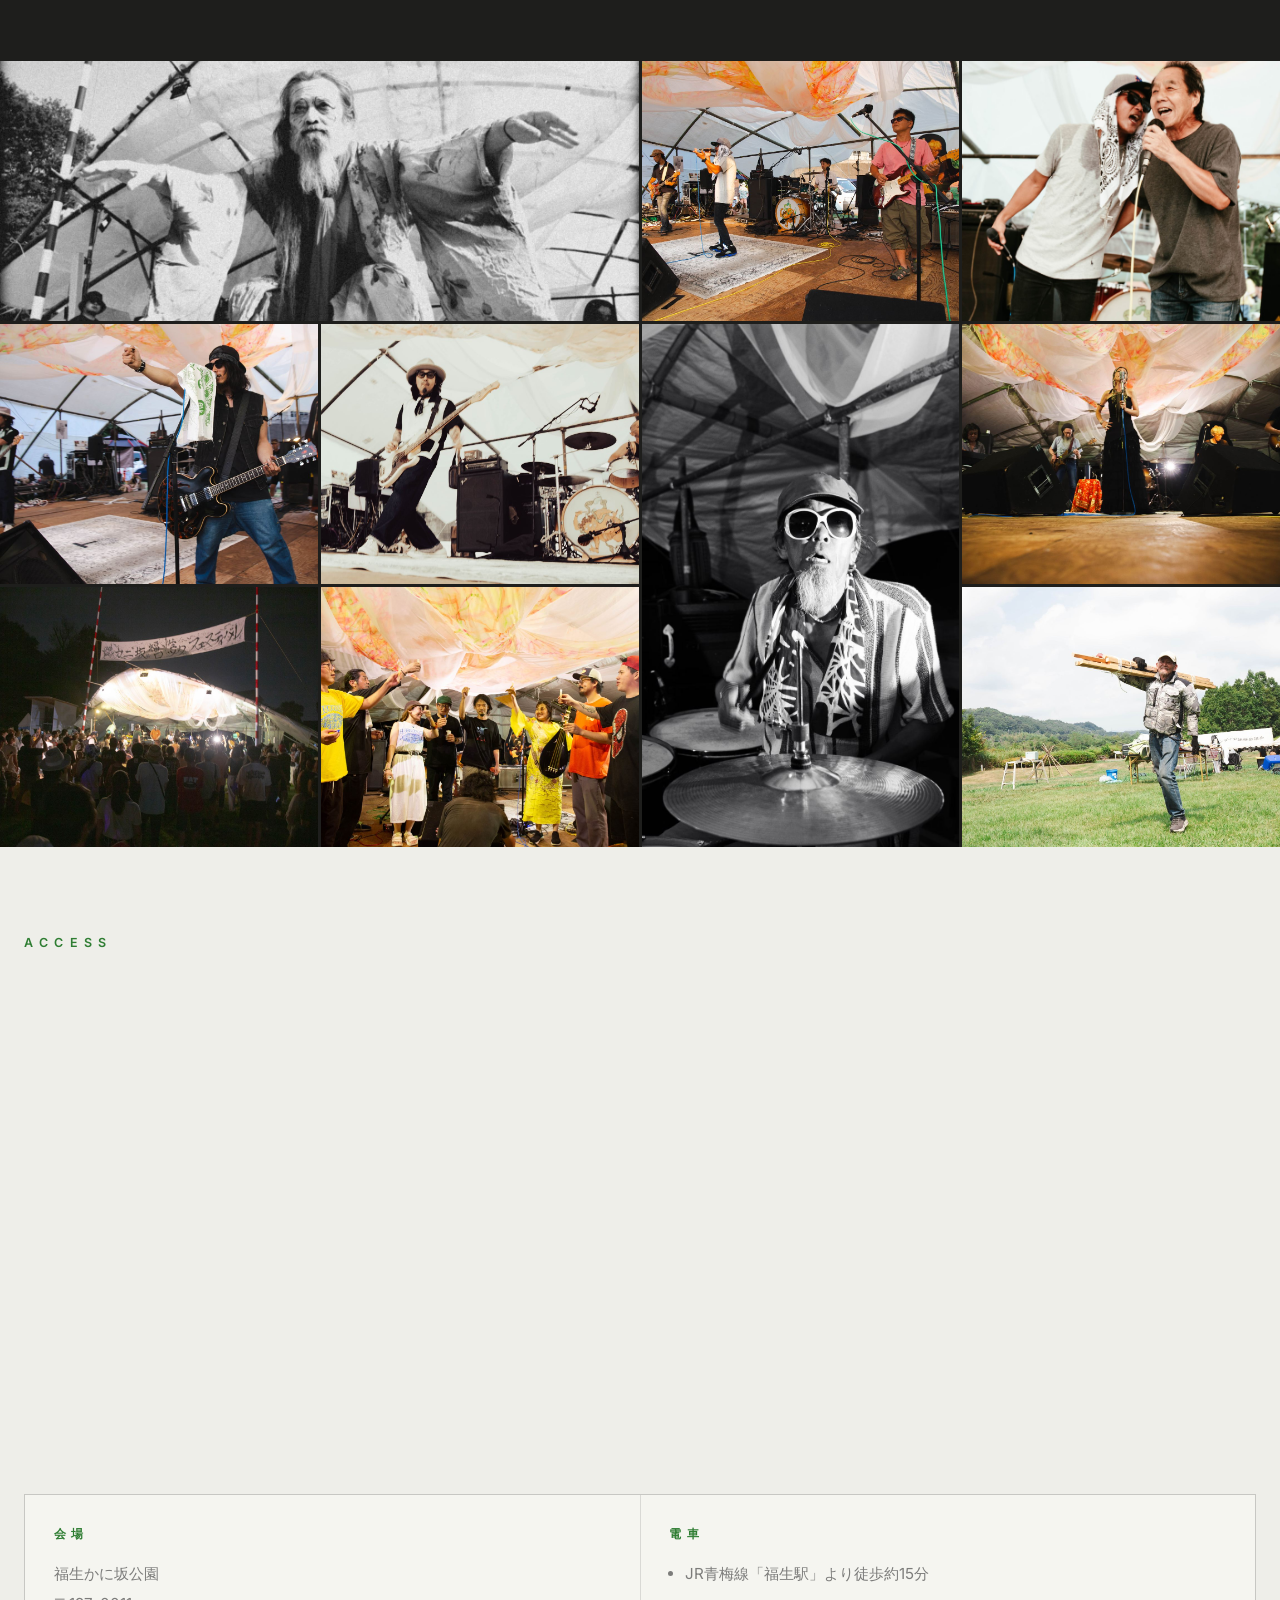
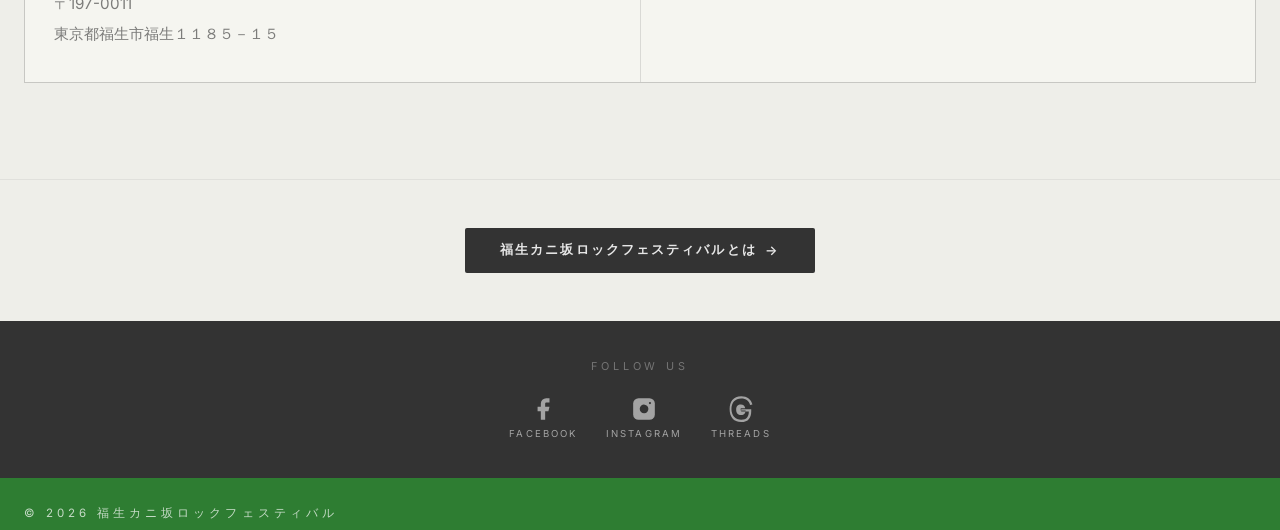
==== commit 3ae25e61: "Add files via upload" ====
--- a/index.html
+++ b/index.html
@@ -1879,7 +1879,7 @@
     </section><!-- /lineup -->
 
     <!-- ═══ TIMETABLE ═══ -->
-    <section id="timetable" class="timetable" style="display:none">
+    <section id="timetable" class="timetable">
       <div class="container">
         <span class="eyebrow reveal">Timetable</span>
         <h2 class="section-heading reveal d1">タイムテーブル</h2>
